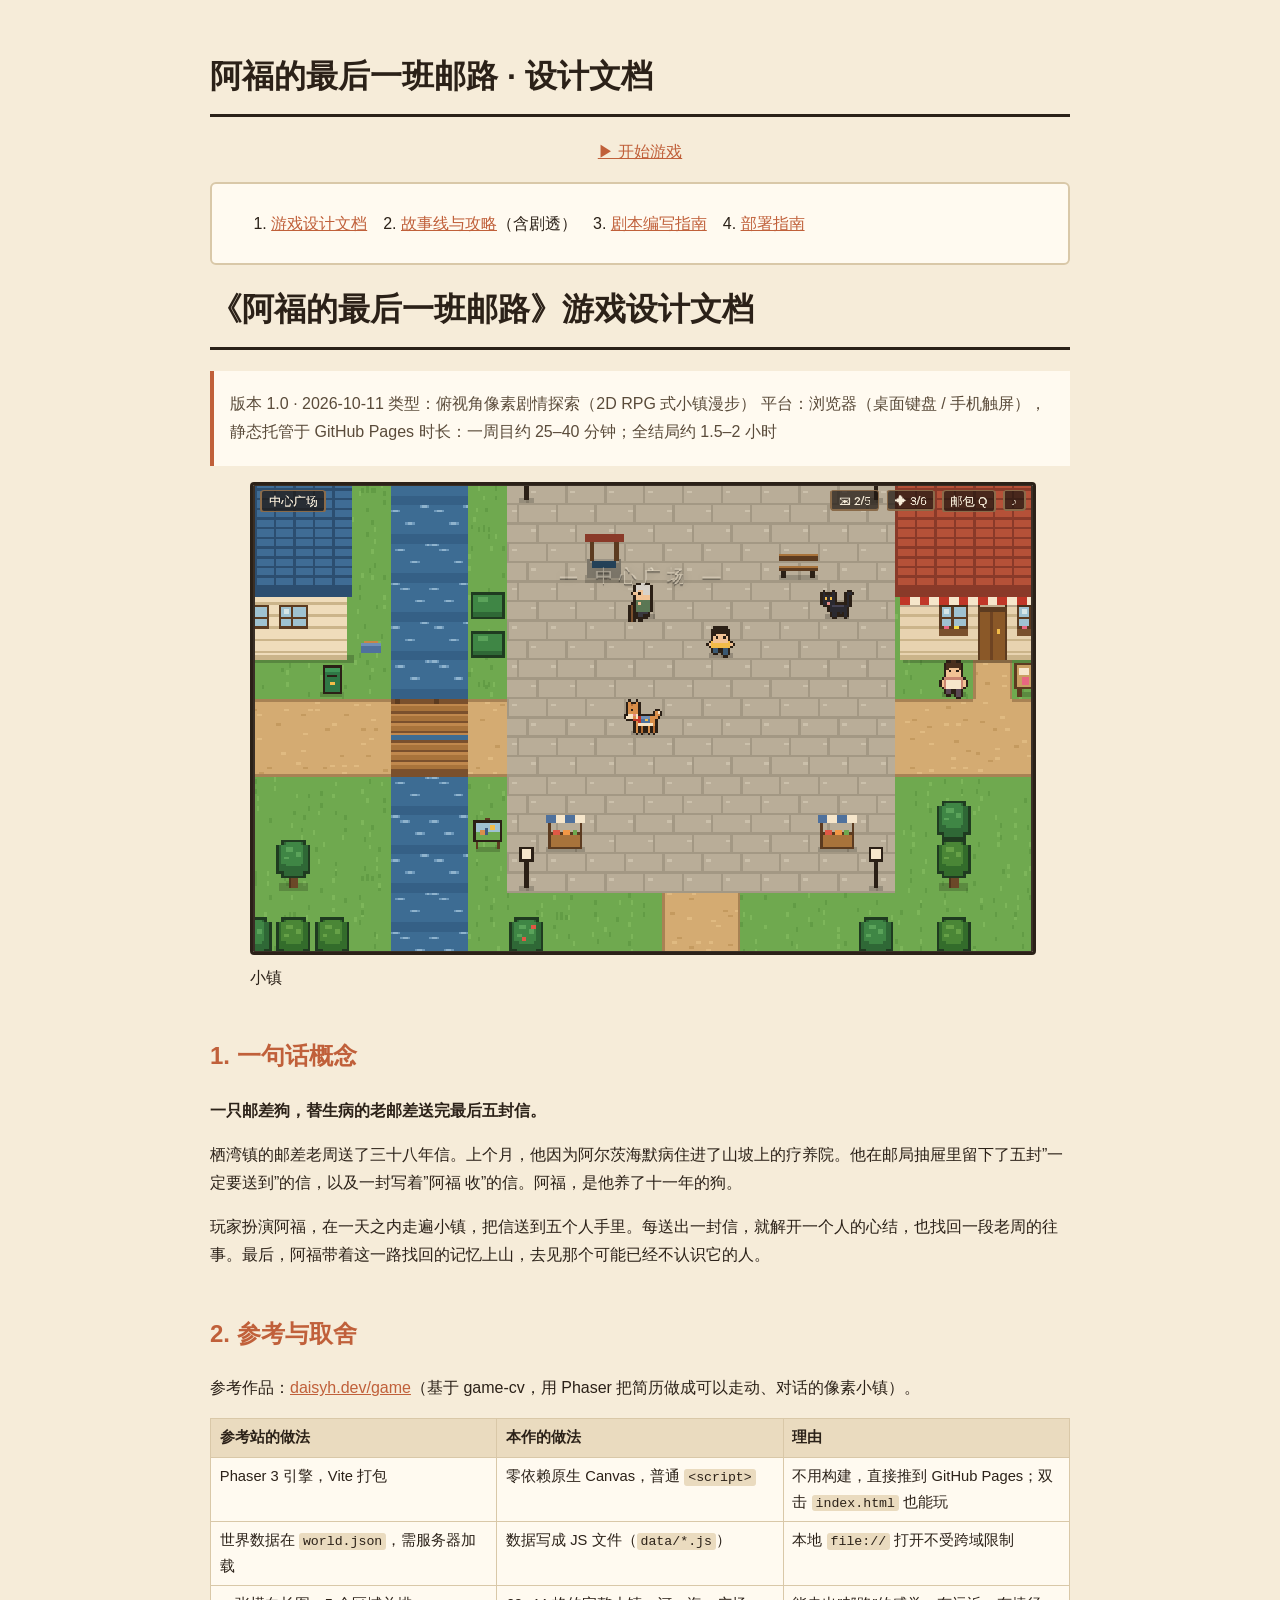
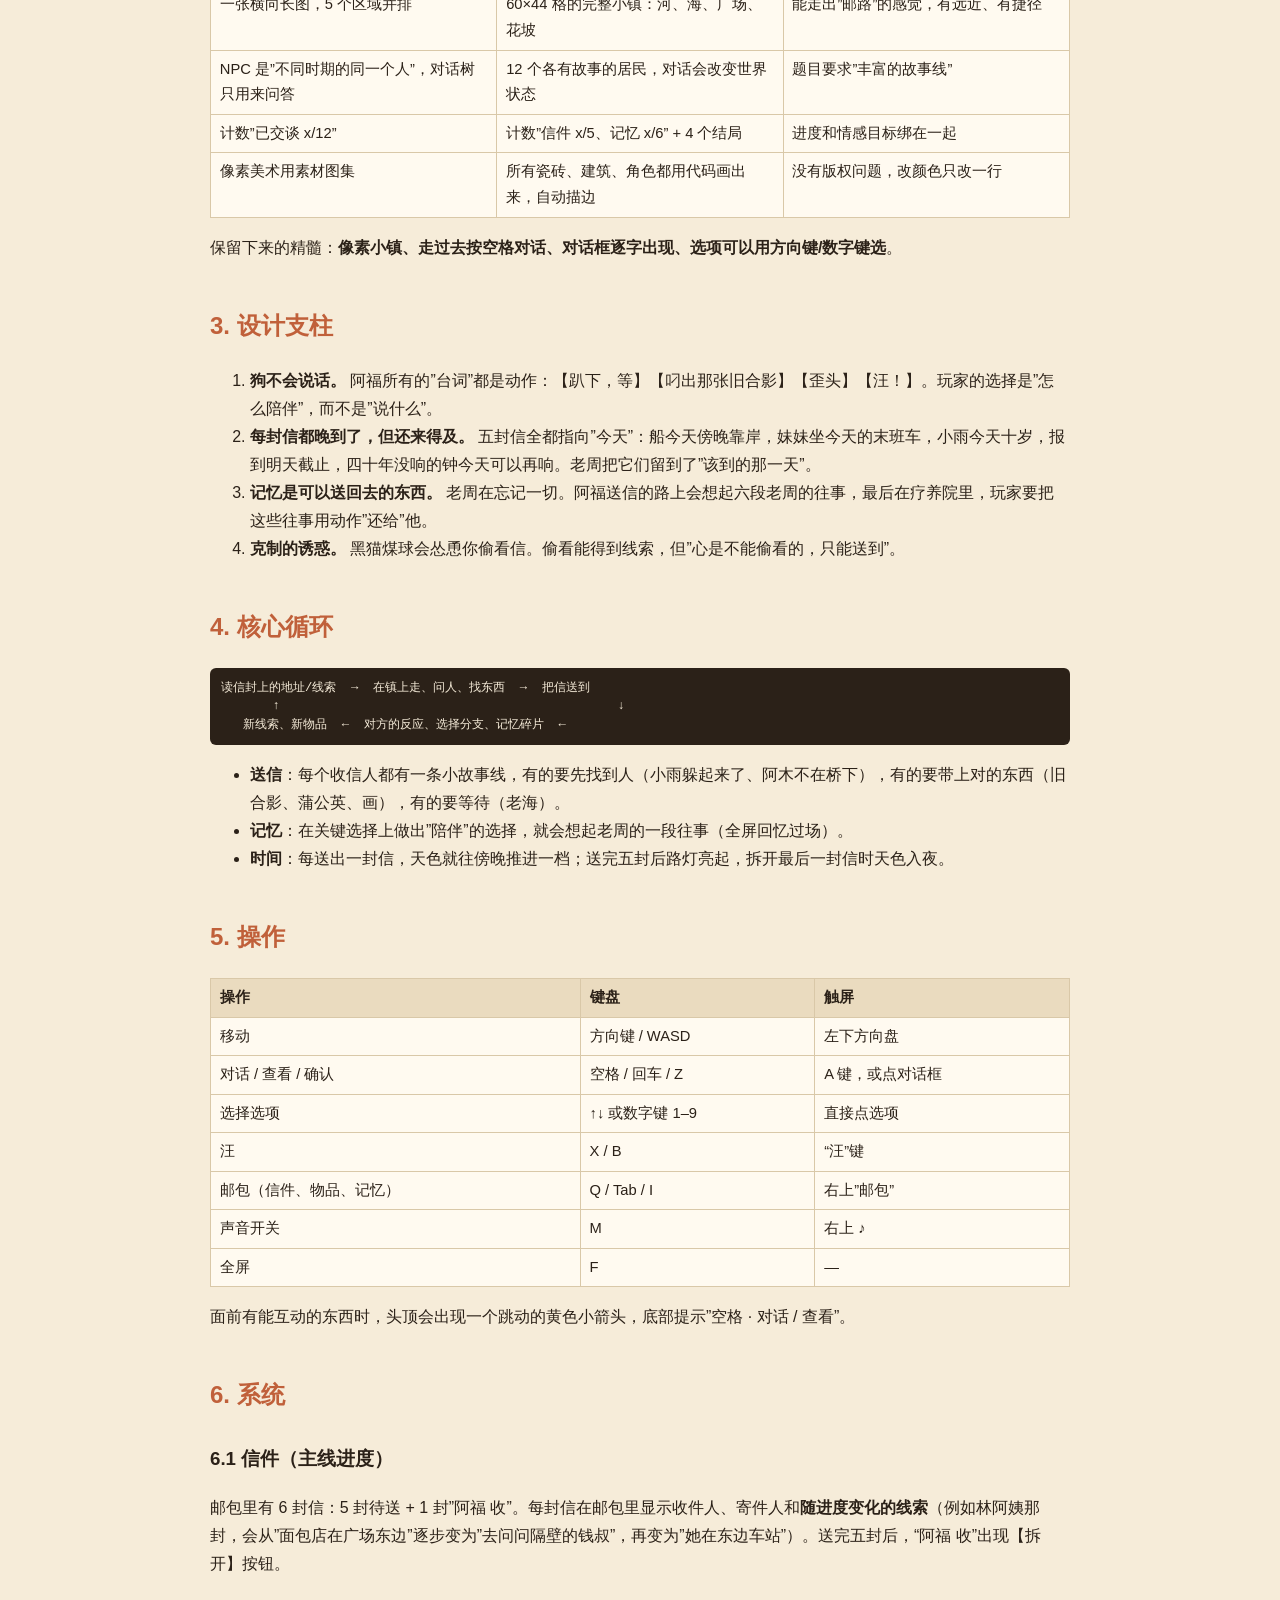
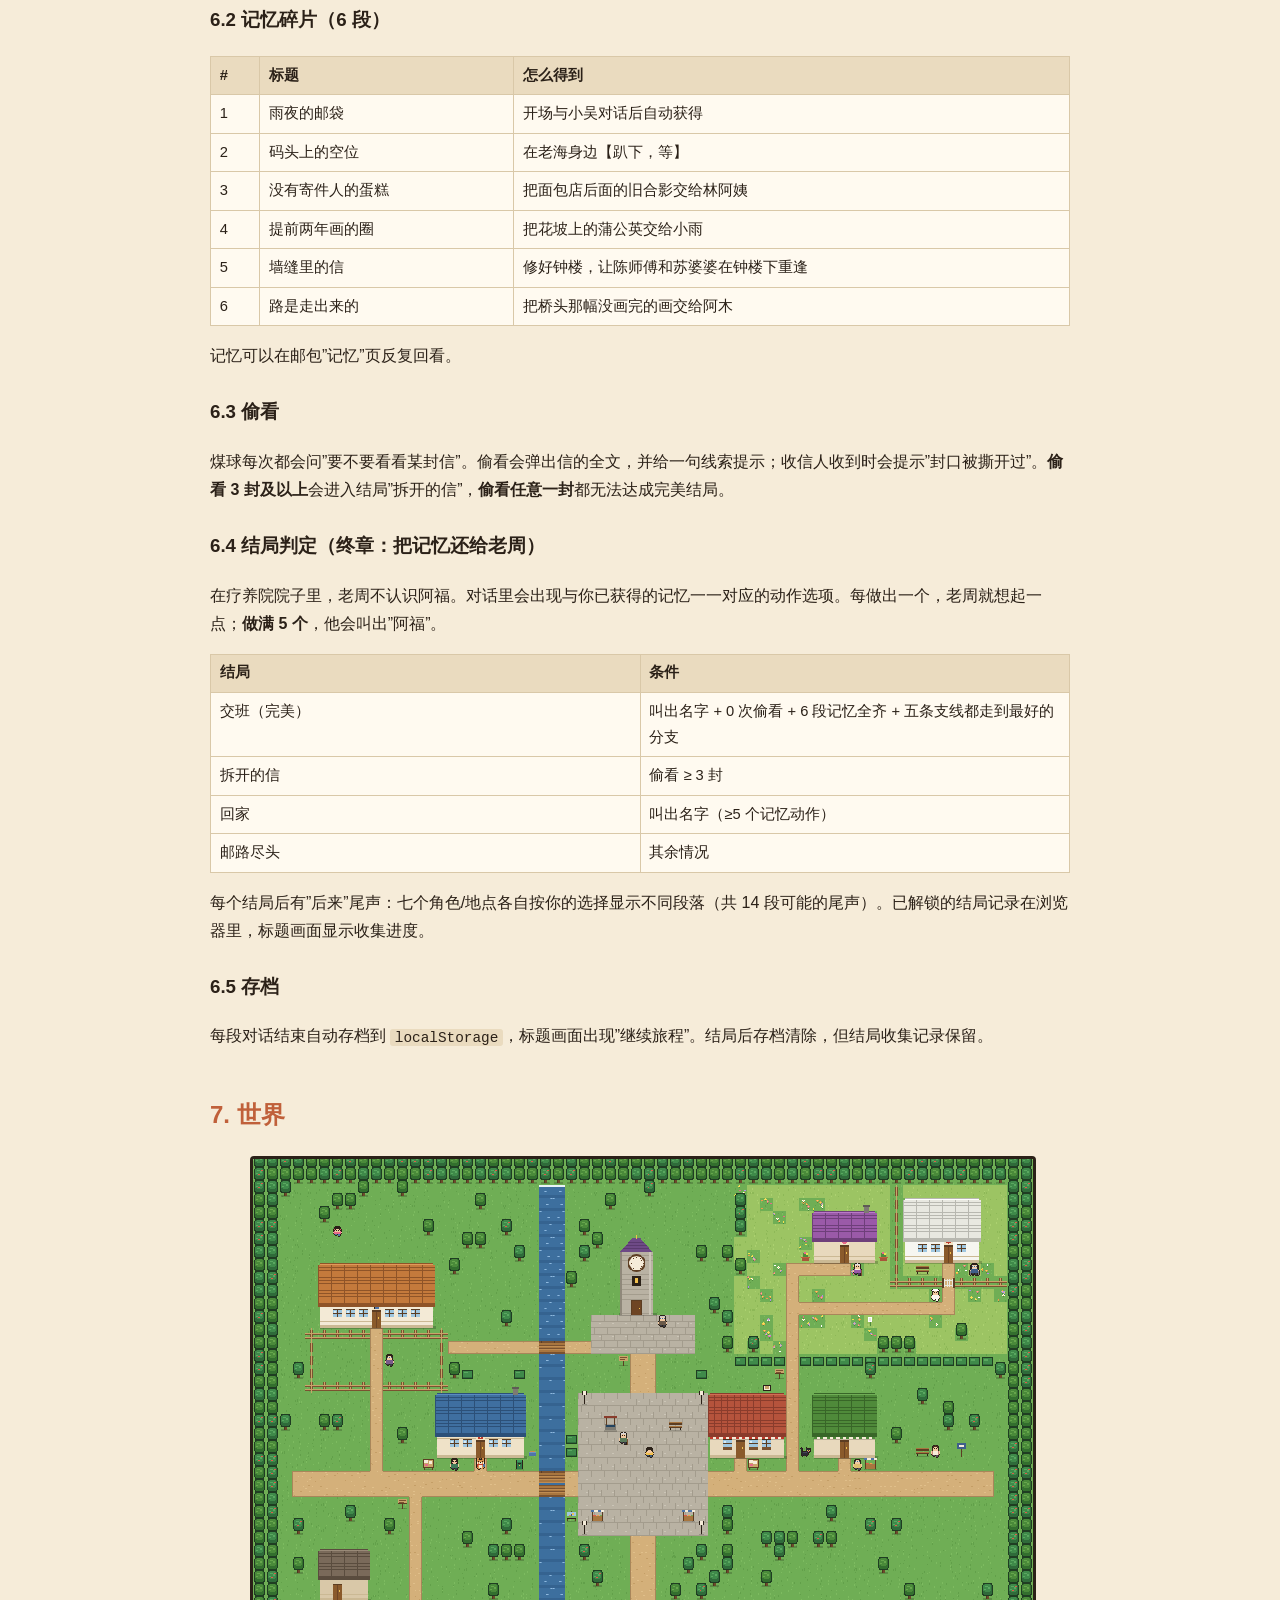
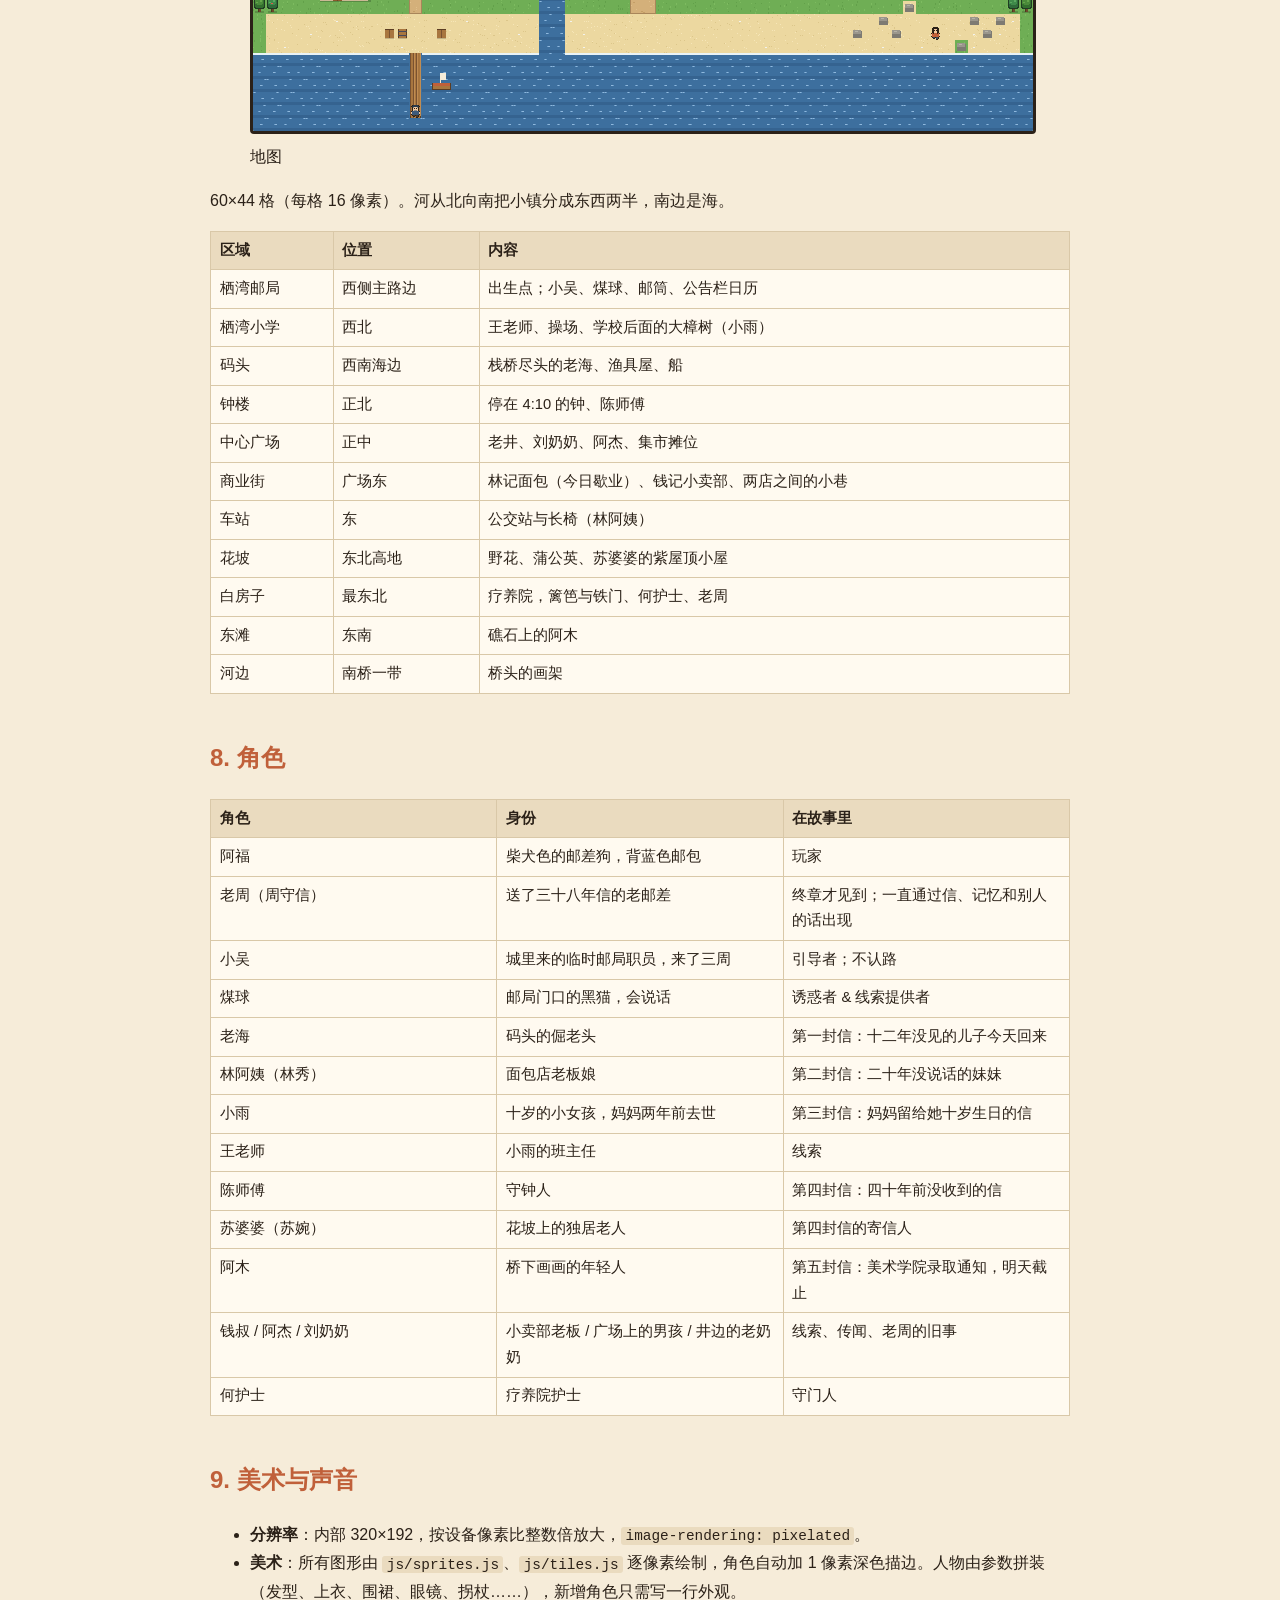
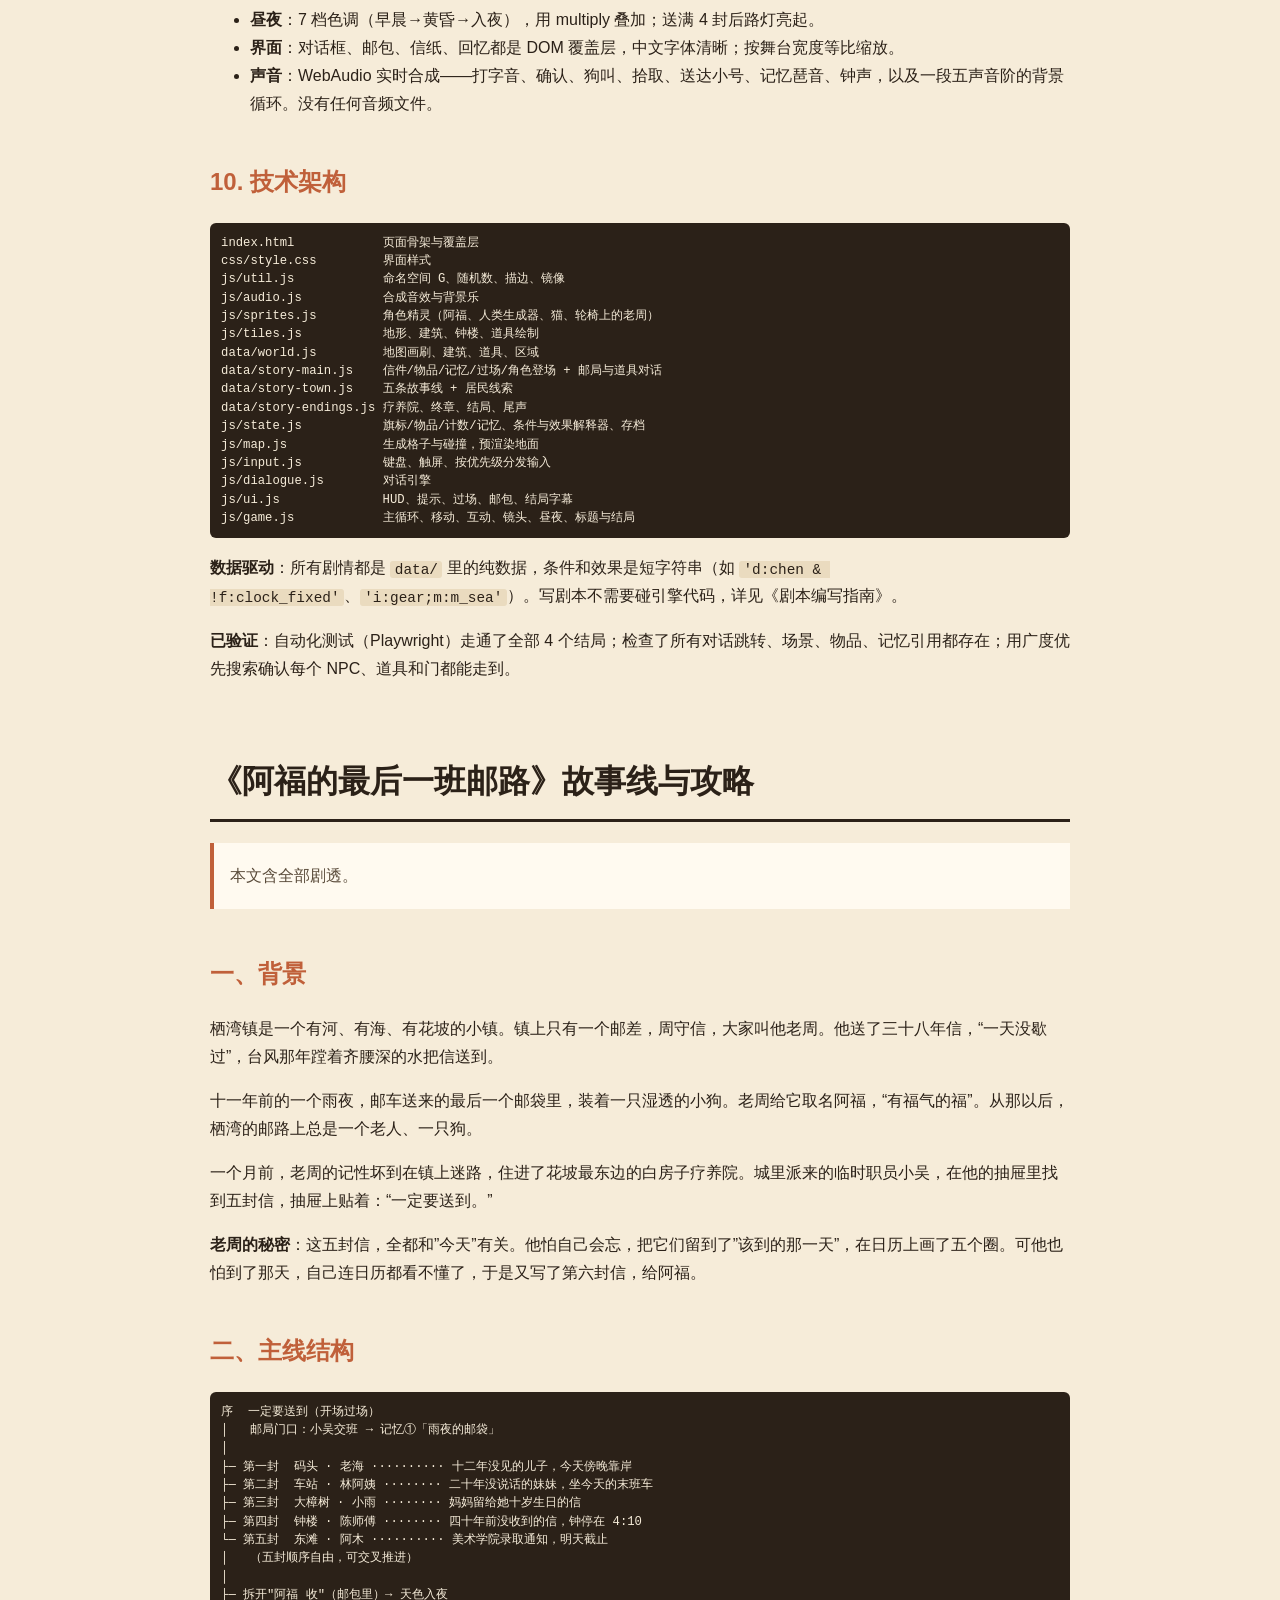
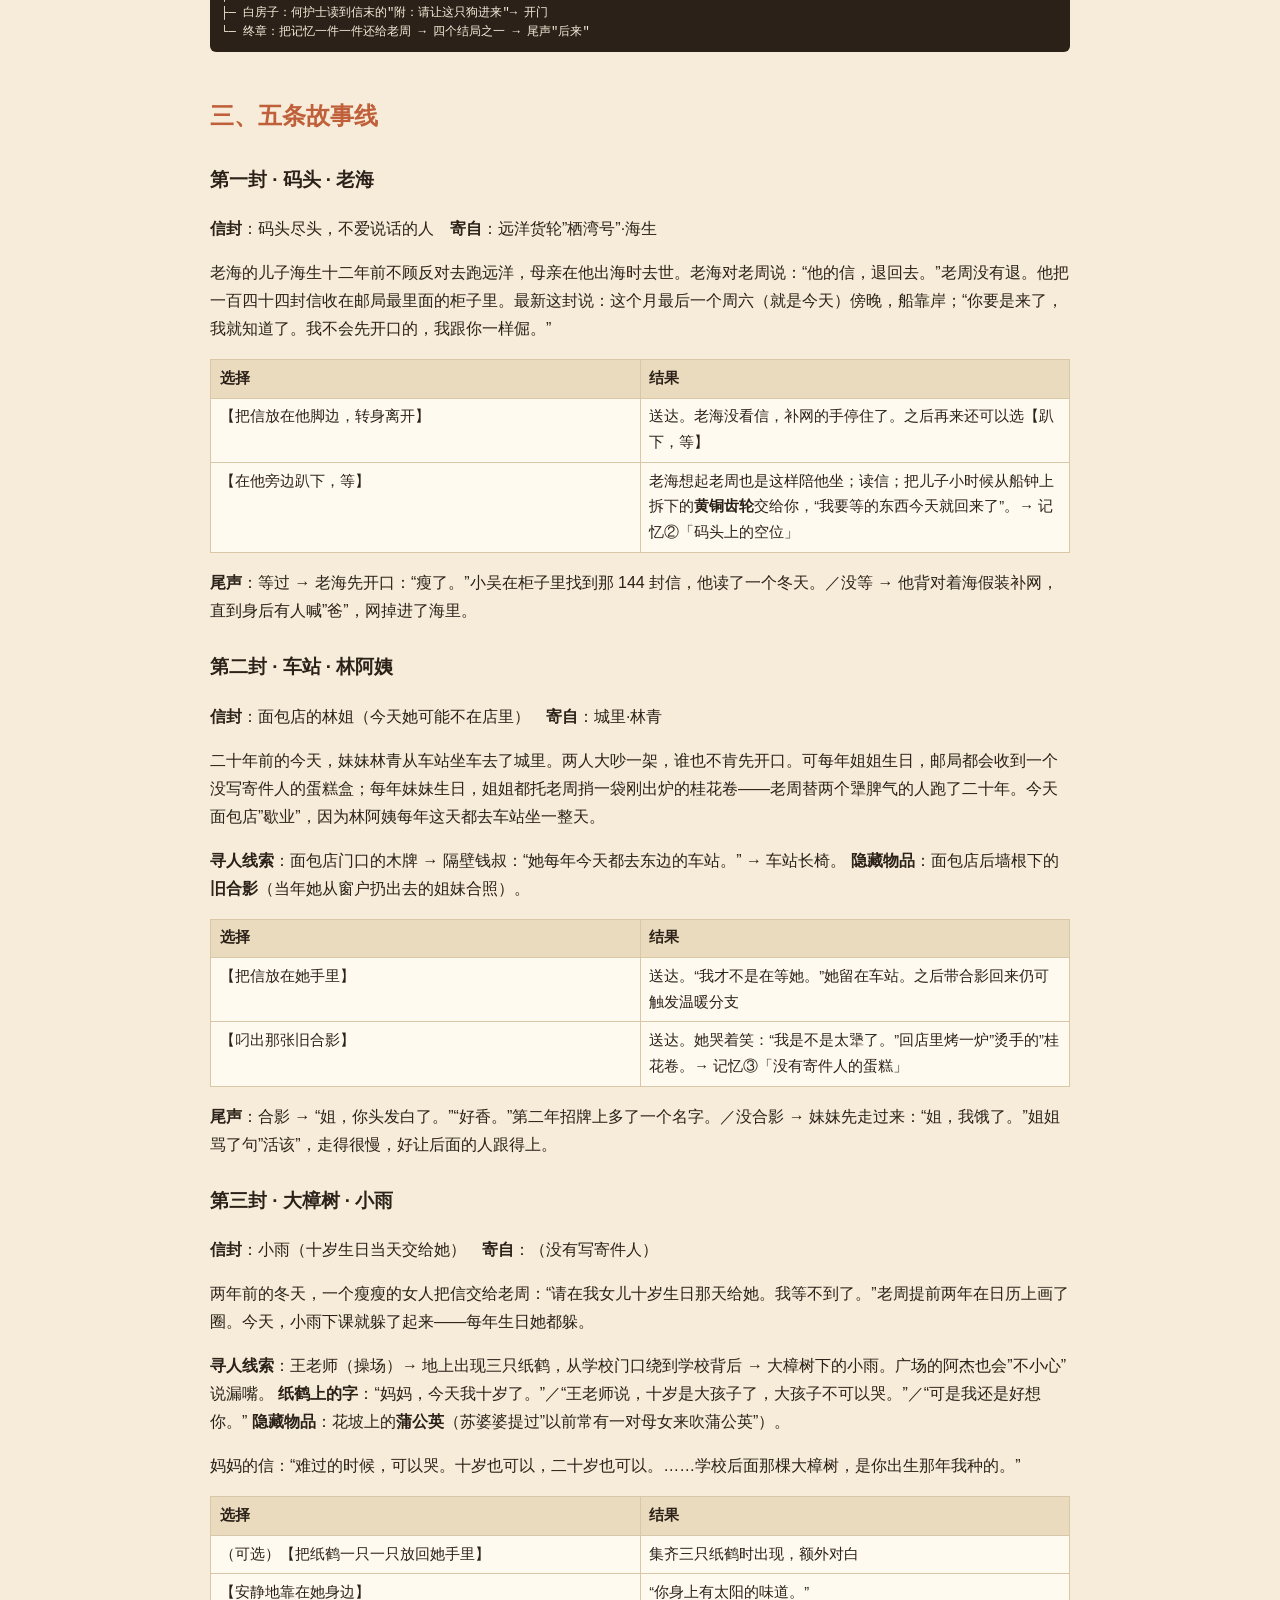
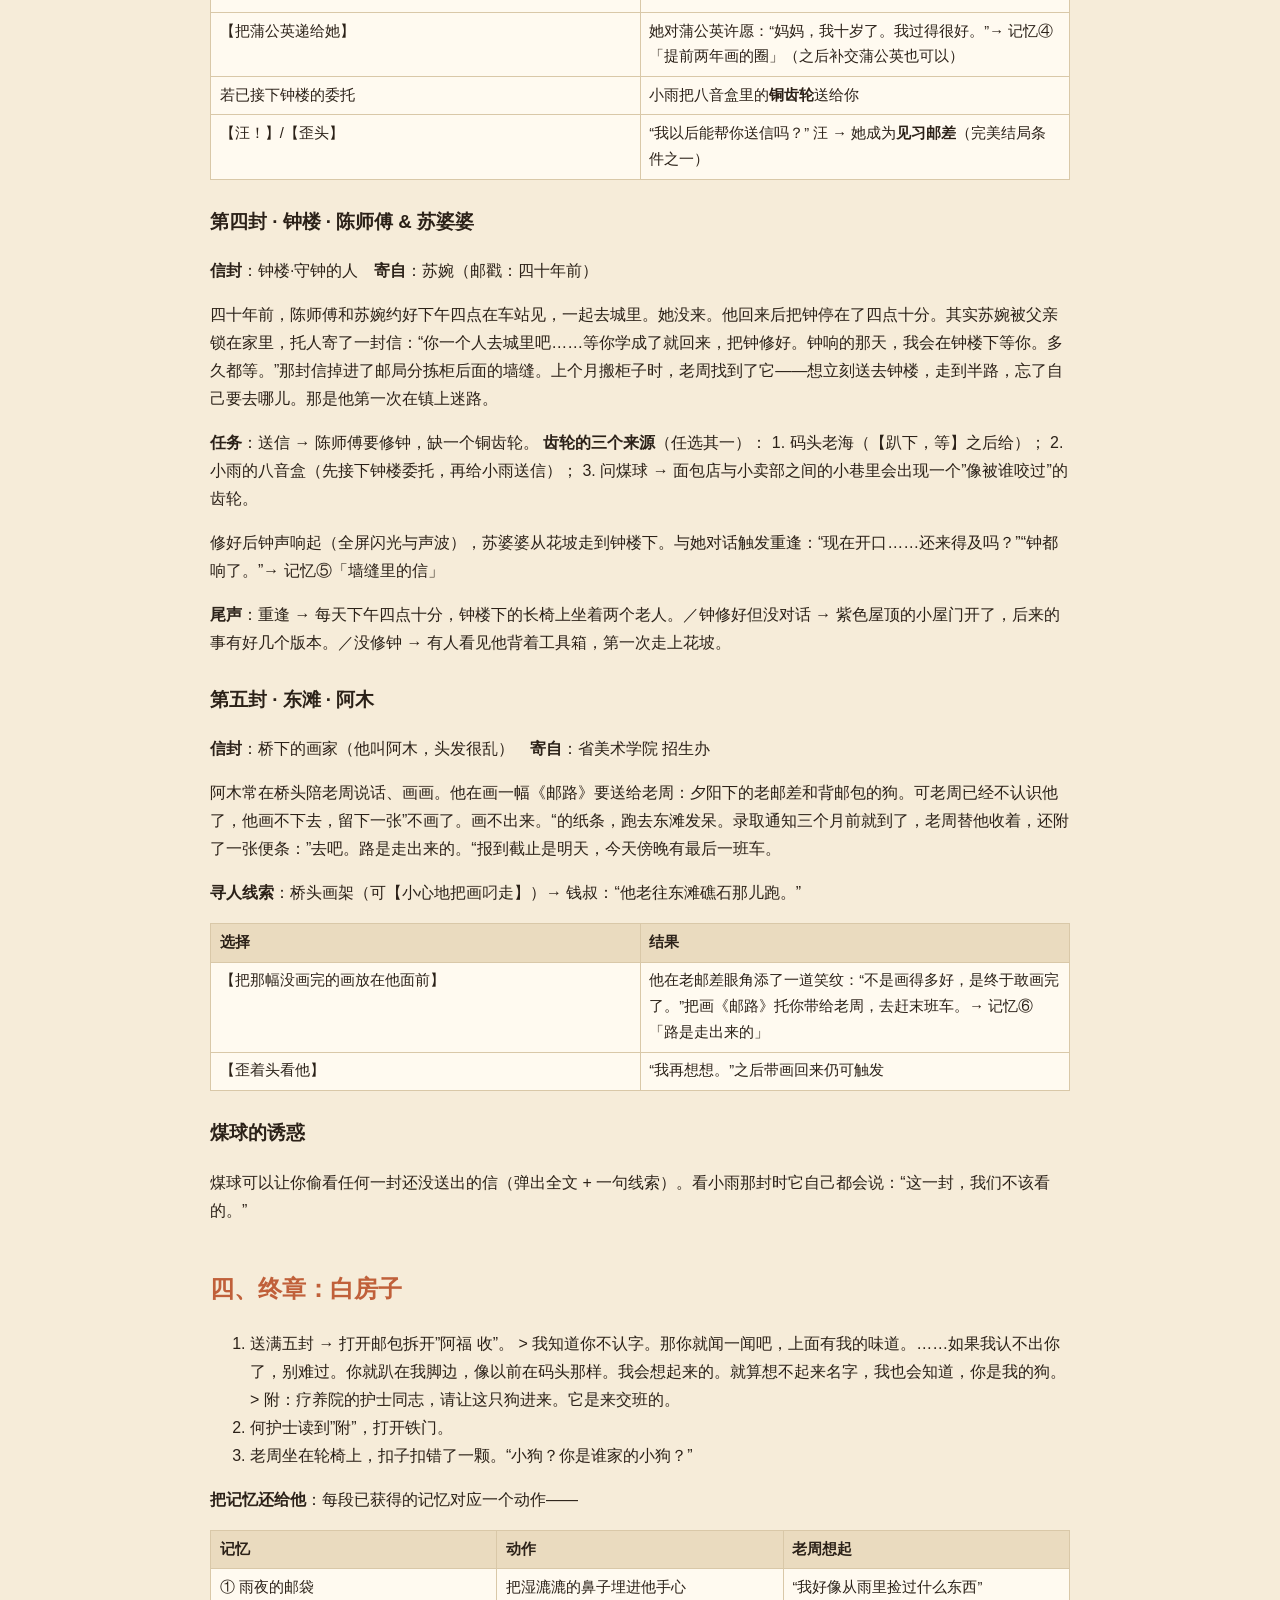
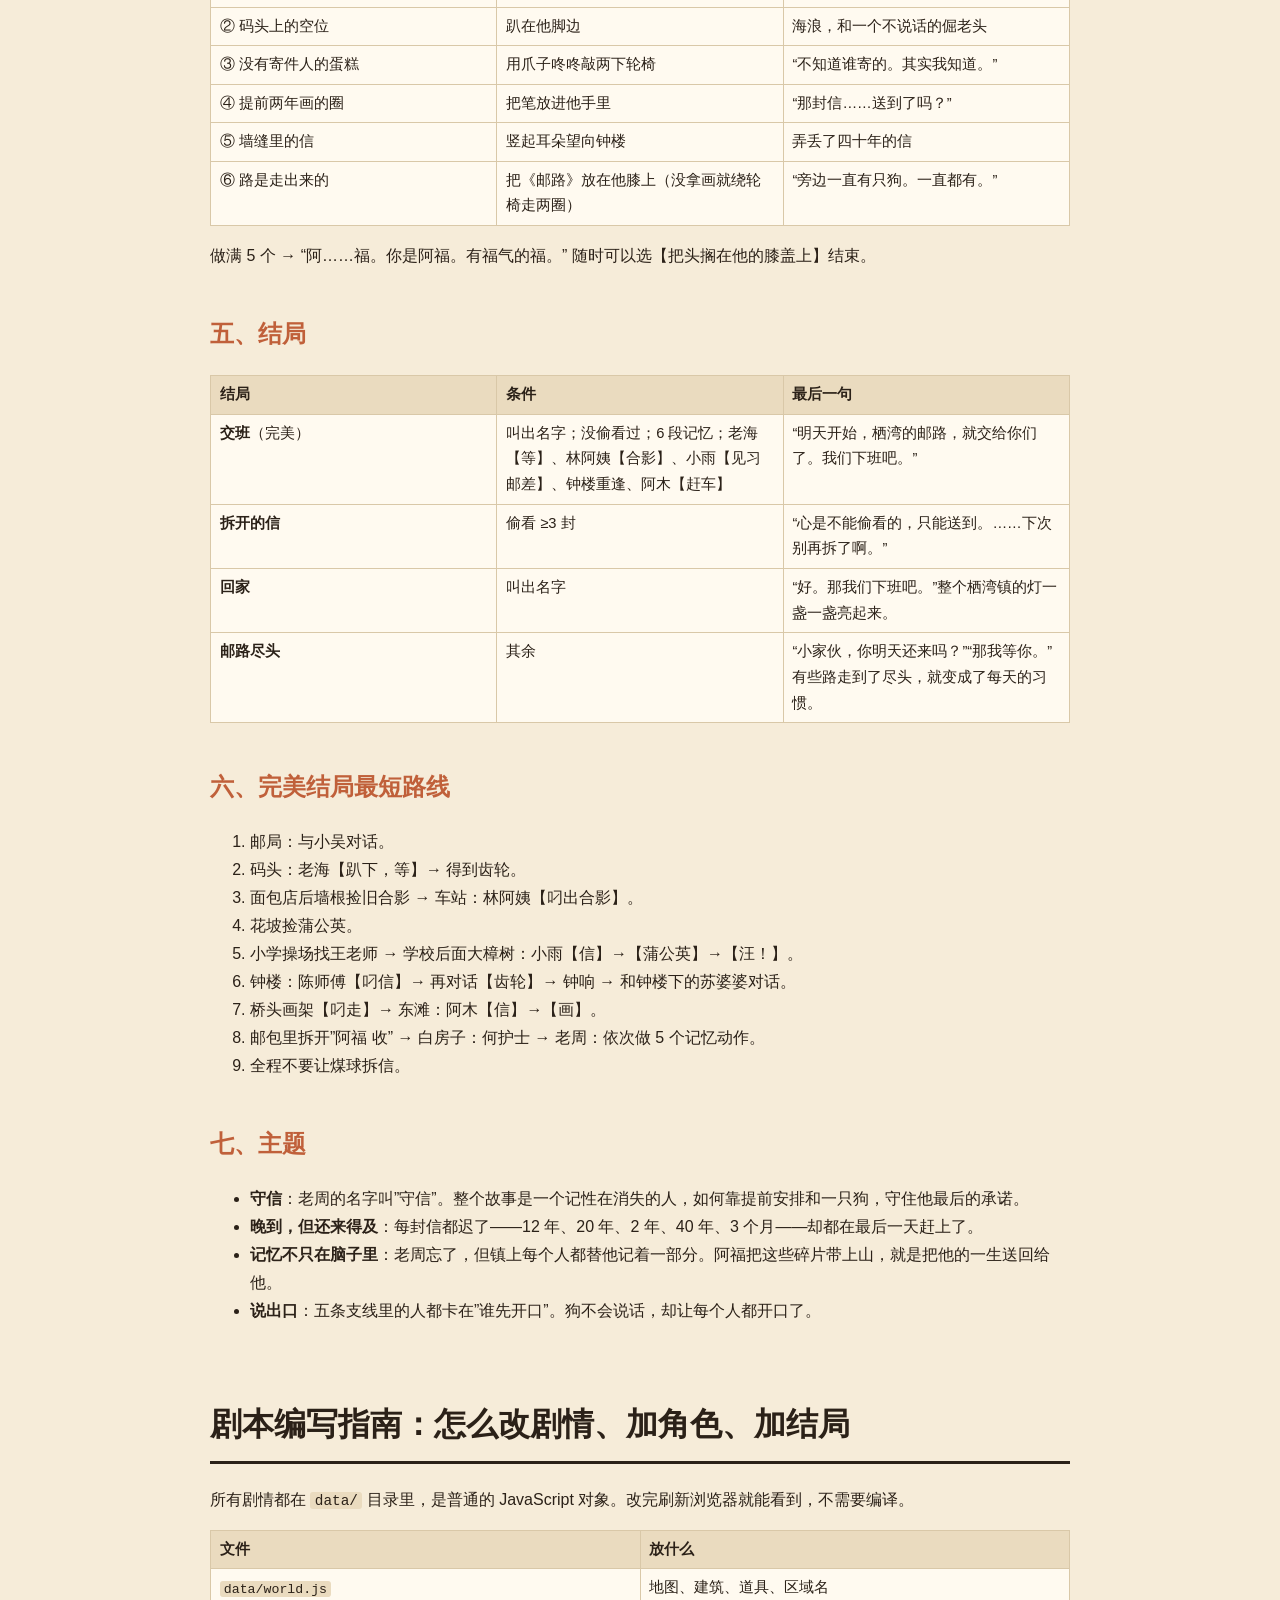
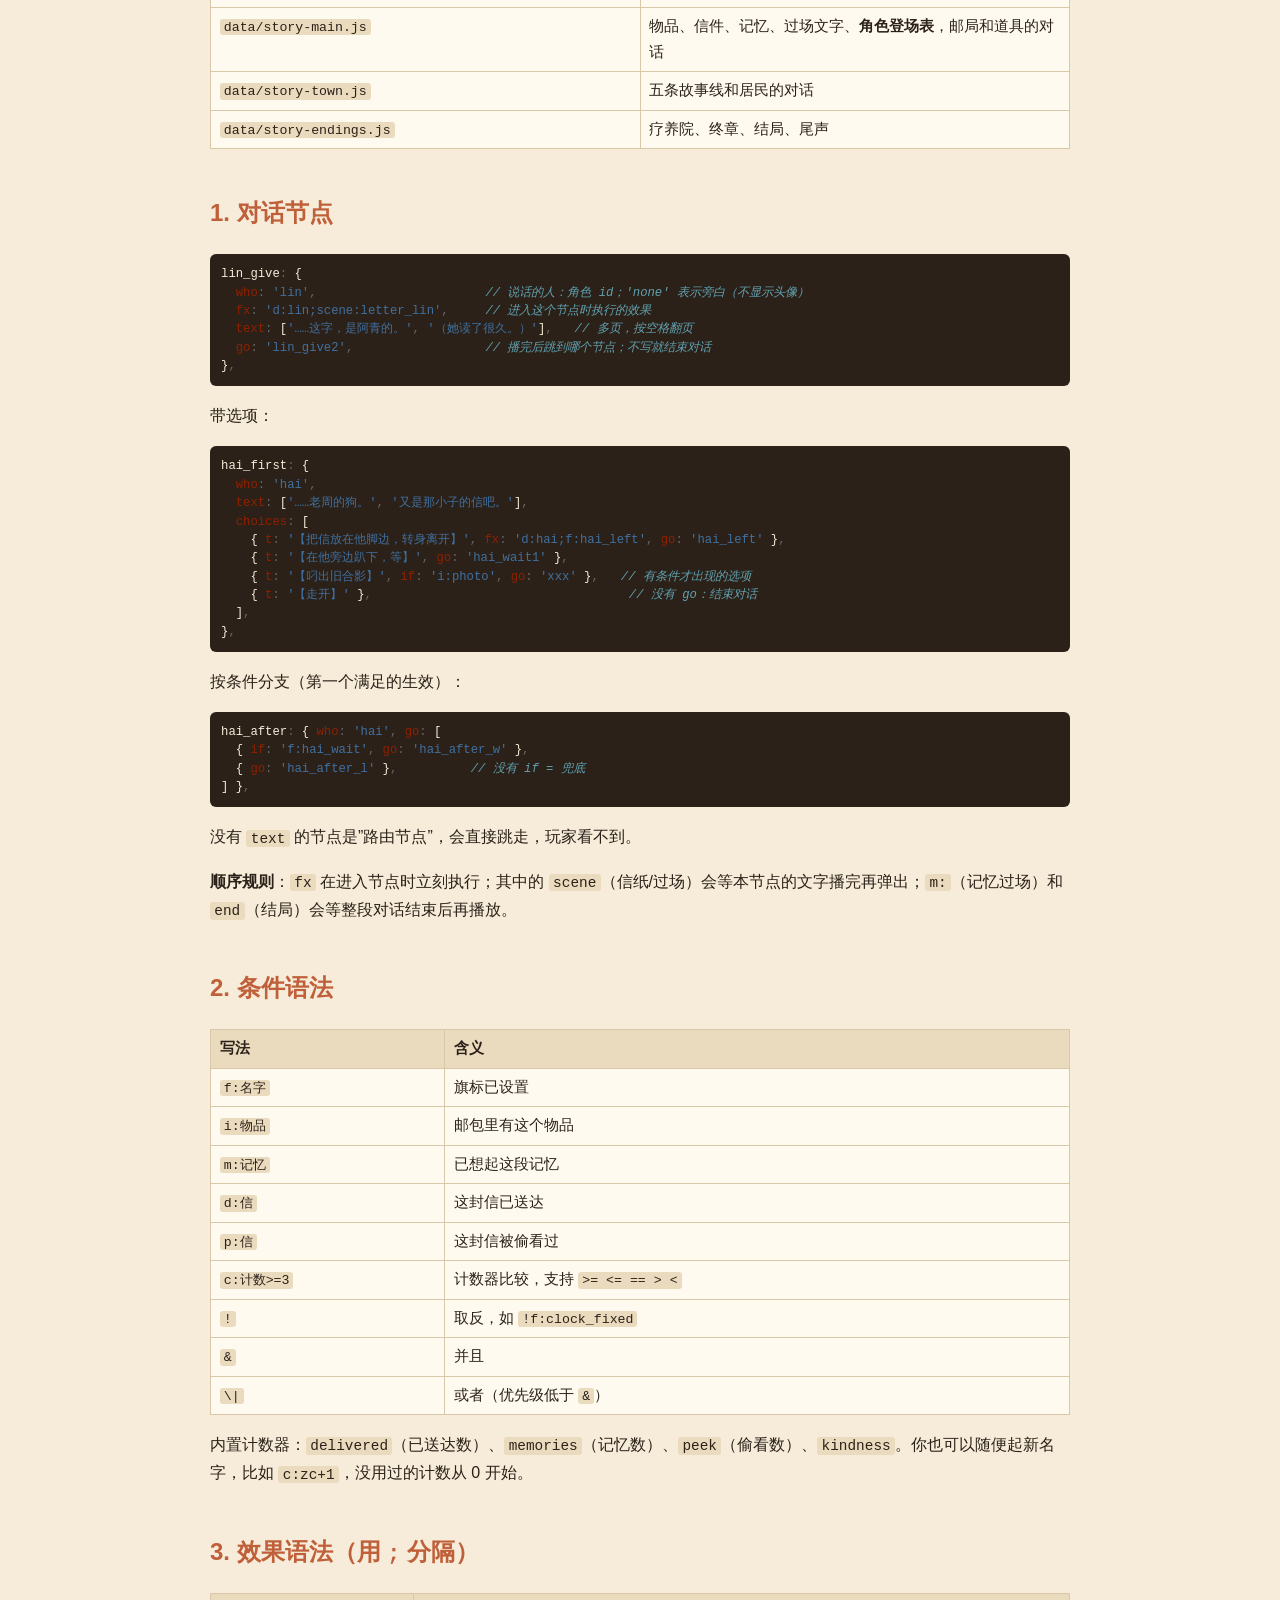
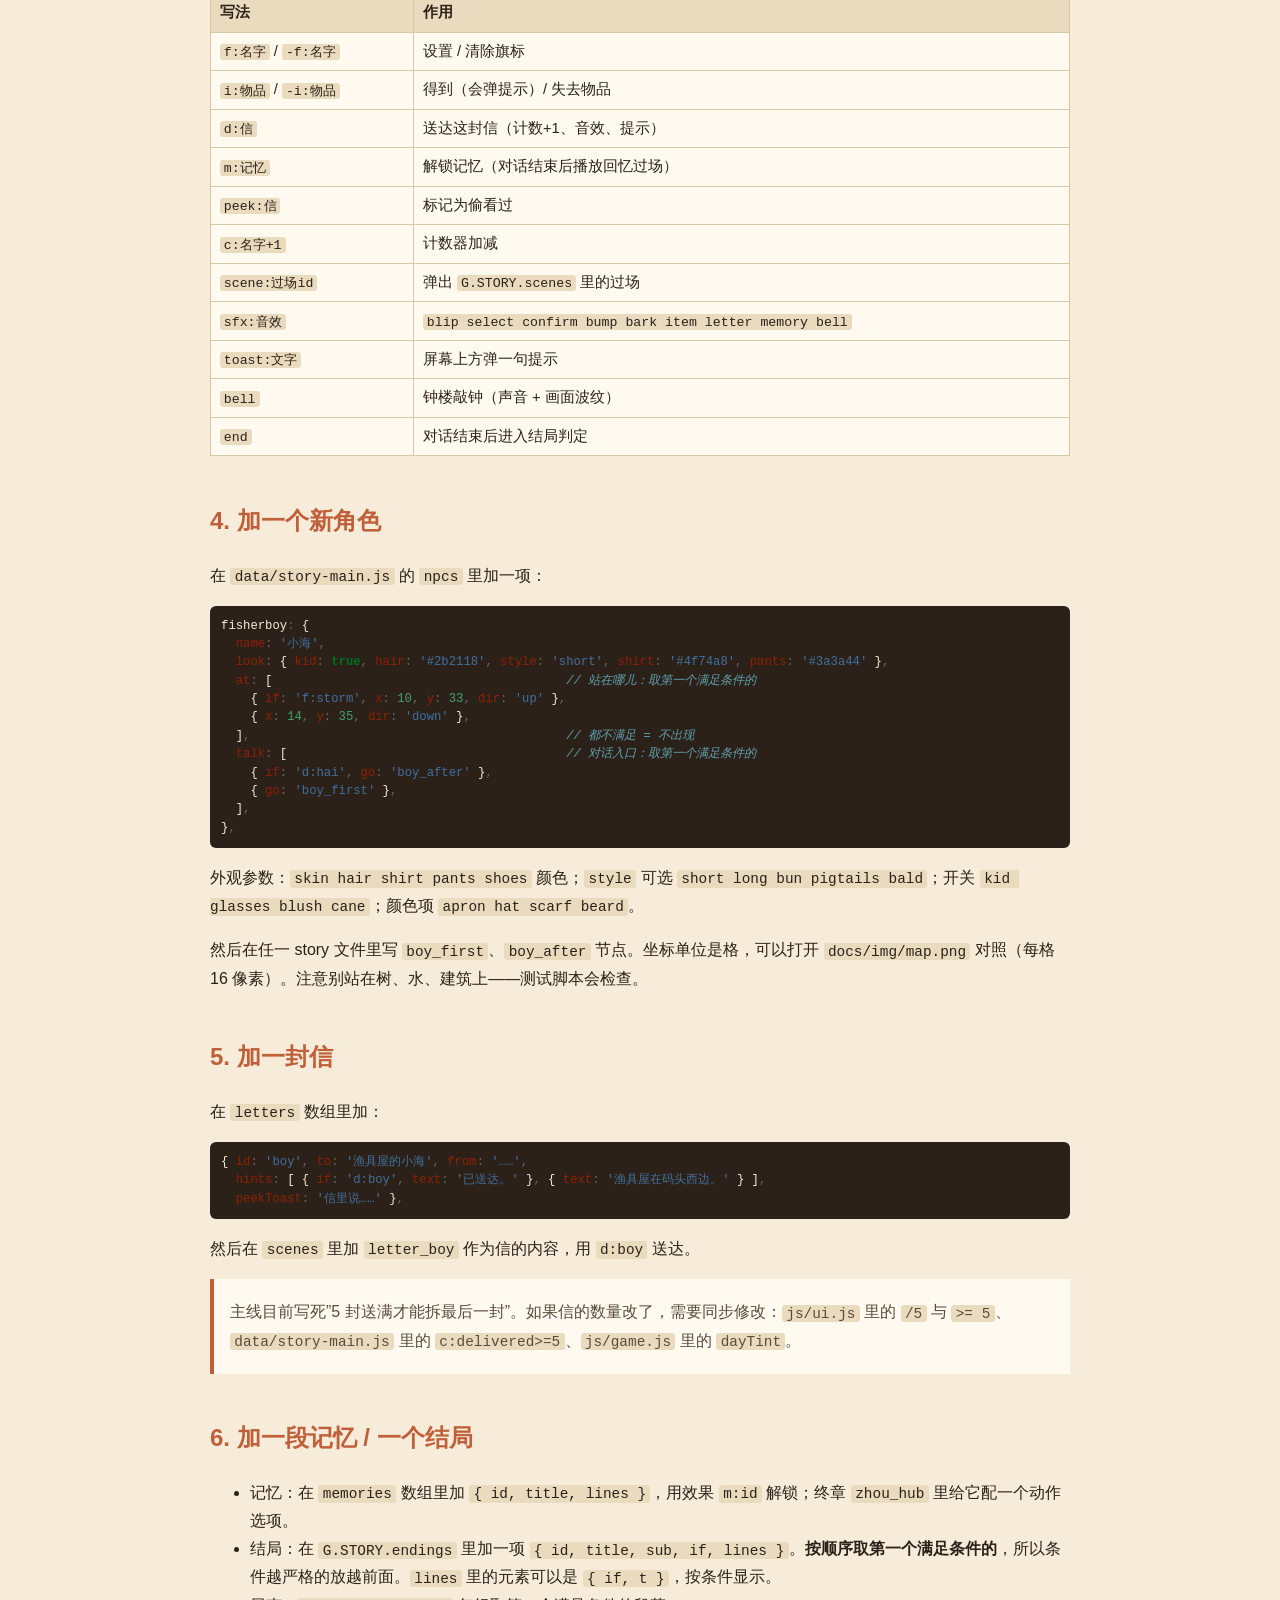
==== docs/index.html @ d3c2f581 "Initial Commit" ====
<!DOCTYPE html>
<html xmlns="http://www.w3.org/1999/xhtml" lang="zh-CN" xml:lang="zh-CN">
<head>
  <meta charset="utf-8" />
  <meta name="generator" content="pandoc" />
  <meta name="viewport" content="width=device-width, initial-scale=1.0, user-scalable=yes" />
  <title>阿福的最后一班邮路 · 设计文档</title>
  <style>
    code{white-space: pre-wrap;}
    span.smallcaps{font-variant: small-caps;}
    div.columns{display: flex; gap: min(4vw, 1.5em);}
    div.column{flex: auto; overflow-x: auto;}
    div.hanging-indent{margin-left: 1.5em; text-indent: -1.5em;}
    /* The extra [class] is a hack that increases specificity enough to
       override a similar rule in reveal.js */
    ul.task-list[class]{list-style: none;}
    ul.task-list li input[type="checkbox"] {
      font-size: inherit;
      width: 0.8em;
      margin: 0 0.8em 0.2em -1.6em;
      vertical-align: middle;
    }
    .display.math{display: block; text-align: center; margin: 0.5rem auto;}
    /* CSS for syntax highlighting */
    pre > code.sourceCode { white-space: pre; position: relative; }
    pre > code.sourceCode > span { line-height: 1.25; }
    pre > code.sourceCode > span:empty { height: 1.2em; }
    .sourceCode { overflow: visible; }
    code.sourceCode > span { color: inherit; text-decoration: inherit; }
    div.sourceCode { margin: 1em 0; }
    pre.sourceCode { margin: 0; }
    @media screen {
    div.sourceCode { overflow: auto; }
    }
    @media print {
    pre > code.sourceCode { white-space: pre-wrap; }
    pre > code.sourceCode > span { display: inline-block; text-indent: -5em; padding-left: 5em; }
    }
    pre.numberSource code
      { counter-reset: source-line 0; }
    pre.numberSource code > span
      { position: relative; left: -4em; counter-increment: source-line; }
    pre.numberSource code > span > a:first-child::before
      { content: counter(source-line);
        position: relative; left: -1em; text-align: right; vertical-align: baseline;
        border: none; display: inline-block;
        -webkit-touch-callout: none; -webkit-user-select: none;
        -khtml-user-select: none; -moz-user-select: none;
        -ms-user-select: none; user-select: none;
        padding: 0 4px; width: 4em;
        color: #aaaaaa;
      }
    pre.numberSource { margin-left: 3em; border-left: 1px solid #aaaaaa;  padding-left: 4px; }
    div.sourceCode
      {   }
    @media screen {
    pre > code.sourceCode > span > a:first-child::before { text-decoration: underline; }
    }
    code span.al { color: #ff0000; font-weight: bold; } /* Alert */
    code span.an { color: #60a0b0; font-weight: bold; font-style: italic; } /* Annotation */
    code span.at { color: #7d9029; } /* Attribute */
    code span.bn { color: #40a070; } /* BaseN */
    code span.bu { color: #008000; } /* BuiltIn */
    code span.cf { color: #007020; font-weight: bold; } /* ControlFlow */
    code span.ch { color: #4070a0; } /* Char */
    code span.cn { color: #880000; } /* Constant */
    code span.co { color: #60a0b0; font-style: italic; } /* Comment */
    code span.cv { color: #60a0b0; font-weight: bold; font-style: italic; } /* CommentVar */
    code span.do { color: #ba2121; font-style: italic; } /* Documentation */
    code span.dt { color: #902000; } /* DataType */
    code span.dv { color: #40a070; } /* DecVal */
    code span.er { color: #ff0000; font-weight: bold; } /* Error */
    code span.ex { } /* Extension */
    code span.fl { color: #40a070; } /* Float */
    code span.fu { color: #06287e; } /* Function */
    code span.im { color: #008000; font-weight: bold; } /* Import */
    code span.in { color: #60a0b0; font-weight: bold; font-style: italic; } /* Information */
    code span.kw { color: #007020; font-weight: bold; } /* Keyword */
    code span.op { color: #666666; } /* Operator */
    code span.ot { color: #007020; } /* Other */
    code span.pp { color: #bc7a00; } /* Preprocessor */
    code span.sc { color: #4070a0; } /* SpecialChar */
    code span.ss { color: #bb6688; } /* SpecialString */
    code span.st { color: #4070a0; } /* String */
    code span.va { color: #19177c; } /* Variable */
    code span.vs { color: #4070a0; } /* VerbatimString */
    code span.wa { color: #60a0b0; font-weight: bold; font-style: italic; } /* Warning */
  </style>
  <link rel="stylesheet" href="doc.css" />
</head>
<body>
<header id="title-block-header">
<h1 class="title">阿福的最后一班邮路 · 设计文档</h1>
</header>
<p style="text-align:center">
<a href="../">▶ 开始游戏</a>
</p>
<nav class="toc">
<ol type="1">
<li><a href="#阿福的最后一班邮路游戏设计文档">游戏设计文档</a>　2. <a
href="#阿福的最后一班邮路故事线与攻略">故事线与攻略</a>（含剧透）　3. <a
href="#剧本编写指南怎么改剧情加角色加结局">剧本编写指南</a>　4. <a
href="#部署指南发布到-github-pages">部署指南</a></li>
</ol>
</nav>
<h1
id="阿福的最后一班邮路游戏设计文档">《阿福的最后一班邮路》游戏设计文档</h1>
<blockquote>
<p>版本 1.0 · 2026-10-11 类型：俯视角像素剧情探索（2D RPG 式小镇漫步）
平台：浏览器（桌面键盘 / 手机触屏），静态托管于 GitHub Pages
时长：一周目约 25–40 分钟；全结局约 1.5–2 小时</p>
</blockquote>
<figure>
<img src="img/town.png" alt="小镇" />
<figcaption aria-hidden="true">小镇</figcaption>
</figure>
<h2 id="一句话概念">1. 一句话概念</h2>
<p><strong>一只邮差狗，替生病的老邮差送完最后五封信。</strong></p>
<p>栖湾镇的邮差老周送了三十八年信。上个月，他因为阿尔茨海默病住进了山坡上的疗养院。他在邮局抽屉里留下了五封”一定要送到”的信，以及一封写着”阿福
收”的信。阿福，是他养了十一年的狗。</p>
<p>玩家扮演阿福，在一天之内走遍小镇，把信送到五个人手里。每送出一封信，就解开一个人的心结，也找回一段老周的往事。最后，阿福带着这一路找回的记忆上山，去见那个可能已经不认识它的人。</p>
<h2 id="参考与取舍">2. 参考与取舍</h2>
<p>参考作品：<a href="https://daisyh.dev/game">daisyh.dev/game</a>（基于
game-cv，用 Phaser 把简历做成可以走动、对话的像素小镇）。</p>
<table>
<colgroup>
<col style="width: 33%" />
<col style="width: 33%" />
<col style="width: 33%" />
</colgroup>
<thead>
<tr class="header">
<th>参考站的做法</th>
<th>本作的做法</th>
<th>理由</th>
</tr>
</thead>
<tbody>
<tr class="odd">
<td>Phaser 3 引擎，Vite 打包</td>
<td>零依赖原生 Canvas，普通 <code>&lt;script&gt;</code></td>
<td>不用构建，直接推到 GitHub Pages；双击 <code>index.html</code>
也能玩</td>
</tr>
<tr class="even">
<td>世界数据在 <code>world.json</code>，需服务器加载</td>
<td>数据写成 JS 文件（<code>data/*.js</code>）</td>
<td>本地 <code>file://</code> 打开不受跨域限制</td>
</tr>
<tr class="odd">
<td>一张横向长图，5 个区域并排</td>
<td>60×44 格的完整小镇：河、海、广场、花坡</td>
<td>能走出”邮路”的感觉，有远近、有捷径</td>
</tr>
<tr class="even">
<td>NPC 是”不同时期的同一个人”，对话树只用来问答</td>
<td>12 个各有故事的居民，对话会改变世界状态</td>
<td>题目要求”丰富的故事线”</td>
</tr>
<tr class="odd">
<td>计数”已交谈 x/12”</td>
<td>计数”信件 x/5、记忆 x/6” + 4 个结局</td>
<td>进度和情感目标绑在一起</td>
</tr>
<tr class="even">
<td>像素美术用素材图集</td>
<td>所有瓷砖、建筑、角色都用代码画出来，自动描边</td>
<td>没有版权问题，改颜色只改一行</td>
</tr>
</tbody>
</table>
<p>保留下来的精髓：<strong>像素小镇、走过去按空格对话、对话框逐字出现、选项可以用方向键/数字键选</strong>。</p>
<h2 id="设计支柱">3. 设计支柱</h2>
<ol type="1">
<li><strong>狗不会说话。</strong>
阿福所有的”台词”都是动作：【趴下，等】【叼出那张旧合影】【歪头】【汪！】。玩家的选择是”怎么陪伴”，而不是”说什么”。</li>
<li><strong>每封信都晚到了，但还来得及。</strong>
五封信全都指向”今天”：船今天傍晚靠岸，妹妹坐今天的末班车，小雨今天十岁，报到明天截止，四十年没响的钟今天可以再响。老周把它们留到了”该到的那一天”。</li>
<li><strong>记忆是可以送回去的东西。</strong>
老周在忘记一切。阿福送信的路上会想起六段老周的往事，最后在疗养院里，玩家要把这些往事用动作”还给”他。</li>
<li><strong>克制的诱惑。</strong>
黑猫煤球会怂恿你偷看信。偷看能得到线索，但”心是不能偷看的，只能送到”。</li>
</ol>
<h2 id="核心循环">4. 核心循环</h2>
<pre><code>读信封上的地址/线索  →  在镇上走、问人、找东西  →  把信送到
       ↑                                              ↓
   新线索、新物品  ←  对方的反应、选择分支、记忆碎片  ←</code></pre>
<ul>
<li><strong>送信</strong>：每个收信人都有一条小故事线，有的要先找到人（小雨躲起来了、阿木不在桥下），有的要带上对的东西（旧合影、蒲公英、画），有的要等待（老海）。</li>
<li><strong>记忆</strong>：在关键选择上做出”陪伴”的选择，就会想起老周的一段往事（全屏回忆过场）。</li>
<li><strong>时间</strong>：每送出一封信，天色就往傍晚推进一档；送完五封后路灯亮起，拆开最后一封信时天色入夜。</li>
</ul>
<h2 id="操作">5. 操作</h2>
<table>
<thead>
<tr class="header">
<th>操作</th>
<th>键盘</th>
<th>触屏</th>
</tr>
</thead>
<tbody>
<tr class="odd">
<td>移动</td>
<td>方向键 / WASD</td>
<td>左下方向盘</td>
</tr>
<tr class="even">
<td>对话 / 查看 / 确认</td>
<td>空格 / 回车 / Z</td>
<td>A 键，或点对话框</td>
</tr>
<tr class="odd">
<td>选择选项</td>
<td>↑↓ 或数字键 1–9</td>
<td>直接点选项</td>
</tr>
<tr class="even">
<td>汪</td>
<td>X / B</td>
<td>“汪”键</td>
</tr>
<tr class="odd">
<td>邮包（信件、物品、记忆）</td>
<td>Q / Tab / I</td>
<td>右上”邮包”</td>
</tr>
<tr class="even">
<td>声音开关</td>
<td>M</td>
<td>右上 ♪</td>
</tr>
<tr class="odd">
<td>全屏</td>
<td>F</td>
<td>—</td>
</tr>
</tbody>
</table>
<p>面前有能互动的东西时，头顶会出现一个跳动的黄色小箭头，底部提示”空格 ·
对话 / 查看”。</p>
<h2 id="系统">6. 系统</h2>
<h3 id="信件主线进度">6.1 信件（主线进度）</h3>
<p>邮包里有 6 封信：5 封待送 + 1 封”阿福
收”。每封信在邮包里显示收件人、寄件人和<strong>随进度变化的线索</strong>（例如林阿姨那封，会从”面包店在广场东边”逐步变为”去问问隔壁的钱叔”，再变为”她在东边车站”）。送完五封后，“阿福
收”出现【拆开】按钮。</p>
<h3 id="记忆碎片6-段">6.2 记忆碎片（6 段）</h3>
<table>
<thead>
<tr class="header">
<th>#</th>
<th>标题</th>
<th>怎么得到</th>
</tr>
</thead>
<tbody>
<tr class="odd">
<td>1</td>
<td>雨夜的邮袋</td>
<td>开场与小吴对话后自动获得</td>
</tr>
<tr class="even">
<td>2</td>
<td>码头上的空位</td>
<td>在老海身边【趴下，等】</td>
</tr>
<tr class="odd">
<td>3</td>
<td>没有寄件人的蛋糕</td>
<td>把面包店后面的旧合影交给林阿姨</td>
</tr>
<tr class="even">
<td>4</td>
<td>提前两年画的圈</td>
<td>把花坡上的蒲公英交给小雨</td>
</tr>
<tr class="odd">
<td>5</td>
<td>墙缝里的信</td>
<td>修好钟楼，让陈师傅和苏婆婆在钟楼下重逢</td>
</tr>
<tr class="even">
<td>6</td>
<td>路是走出来的</td>
<td>把桥头那幅没画完的画交给阿木</td>
</tr>
</tbody>
</table>
<p>记忆可以在邮包”记忆”页反复回看。</p>
<h3 id="偷看">6.3 偷看</h3>
<p>煤球每次都会问”要不要看看某封信”。偷看会弹出信的全文，并给一句线索提示；收信人收到时会提示”封口被撕开过”。<strong>偷看
3
封及以上</strong>会进入结局”拆开的信”，<strong>偷看任意一封</strong>都无法达成完美结局。</p>
<h3 id="结局判定终章把记忆还给老周">6.4
结局判定（终章：把记忆还给老周）</h3>
<p>在疗养院院子里，老周不认识阿福。对话里会出现与你已获得的记忆一一对应的动作选项。每做出一个，老周就想起一点；<strong>做满
5 个</strong>，他会叫出”阿福”。</p>
<table>
<colgroup>
<col style="width: 50%" />
<col style="width: 50%" />
</colgroup>
<thead>
<tr class="header">
<th>结局</th>
<th>条件</th>
</tr>
</thead>
<tbody>
<tr class="odd">
<td>交班（完美）</td>
<td>叫出名字 + 0 次偷看 + 6 段记忆全齐 + 五条支线都走到最好的分支</td>
</tr>
<tr class="even">
<td>拆开的信</td>
<td>偷看 ≥ 3 封</td>
</tr>
<tr class="odd">
<td>回家</td>
<td>叫出名字（≥5 个记忆动作）</td>
</tr>
<tr class="even">
<td>邮路尽头</td>
<td>其余情况</td>
</tr>
</tbody>
</table>
<p>每个结局后有”后来”尾声：七个角色/地点各自按你的选择显示不同段落（共
14
段可能的尾声）。已解锁的结局记录在浏览器里，标题画面显示收集进度。</p>
<h3 id="存档">6.5 存档</h3>
<p>每段对话结束自动存档到
<code>localStorage</code>，标题画面出现”继续旅程”。结局后存档清除，但结局收集记录保留。</p>
<h2 id="世界">7. 世界</h2>
<figure>
<img src="img/map.png" alt="地图" />
<figcaption aria-hidden="true">地图</figcaption>
</figure>
<p>60×44 格（每格 16
像素）。河从北向南把小镇分成东西两半，南边是海。</p>
<table>
<thead>
<tr class="header">
<th>区域</th>
<th>位置</th>
<th>内容</th>
</tr>
</thead>
<tbody>
<tr class="odd">
<td>栖湾邮局</td>
<td>西侧主路边</td>
<td>出生点；小吴、煤球、邮筒、公告栏日历</td>
</tr>
<tr class="even">
<td>栖湾小学</td>
<td>西北</td>
<td>王老师、操场、学校后面的大樟树（小雨）</td>
</tr>
<tr class="odd">
<td>码头</td>
<td>西南海边</td>
<td>栈桥尽头的老海、渔具屋、船</td>
</tr>
<tr class="even">
<td>钟楼</td>
<td>正北</td>
<td>停在 4:10 的钟、陈师傅</td>
</tr>
<tr class="odd">
<td>中心广场</td>
<td>正中</td>
<td>老井、刘奶奶、阿杰、集市摊位</td>
</tr>
<tr class="even">
<td>商业街</td>
<td>广场东</td>
<td>林记面包（今日歇业）、钱记小卖部、两店之间的小巷</td>
</tr>
<tr class="odd">
<td>车站</td>
<td>东</td>
<td>公交站与长椅（林阿姨）</td>
</tr>
<tr class="even">
<td>花坡</td>
<td>东北高地</td>
<td>野花、蒲公英、苏婆婆的紫屋顶小屋</td>
</tr>
<tr class="odd">
<td>白房子</td>
<td>最东北</td>
<td>疗养院，篱笆与铁门、何护士、老周</td>
</tr>
<tr class="even">
<td>东滩</td>
<td>东南</td>
<td>礁石上的阿木</td>
</tr>
<tr class="odd">
<td>河边</td>
<td>南桥一带</td>
<td>桥头的画架</td>
</tr>
</tbody>
</table>
<h2 id="角色">8. 角色</h2>
<table>
<colgroup>
<col style="width: 33%" />
<col style="width: 33%" />
<col style="width: 33%" />
</colgroup>
<thead>
<tr class="header">
<th>角色</th>
<th>身份</th>
<th>在故事里</th>
</tr>
</thead>
<tbody>
<tr class="odd">
<td>阿福</td>
<td>柴犬色的邮差狗，背蓝色邮包</td>
<td>玩家</td>
</tr>
<tr class="even">
<td>老周（周守信）</td>
<td>送了三十八年信的老邮差</td>
<td>终章才见到；一直通过信、记忆和别人的话出现</td>
</tr>
<tr class="odd">
<td>小吴</td>
<td>城里来的临时邮局职员，来了三周</td>
<td>引导者；不认路</td>
</tr>
<tr class="even">
<td>煤球</td>
<td>邮局门口的黑猫，会说话</td>
<td>诱惑者 &amp; 线索提供者</td>
</tr>
<tr class="odd">
<td>老海</td>
<td>码头的倔老头</td>
<td>第一封信：十二年没见的儿子今天回来</td>
</tr>
<tr class="even">
<td>林阿姨（林秀）</td>
<td>面包店老板娘</td>
<td>第二封信：二十年没说话的妹妹</td>
</tr>
<tr class="odd">
<td>小雨</td>
<td>十岁的小女孩，妈妈两年前去世</td>
<td>第三封信：妈妈留给她十岁生日的信</td>
</tr>
<tr class="even">
<td>王老师</td>
<td>小雨的班主任</td>
<td>线索</td>
</tr>
<tr class="odd">
<td>陈师傅</td>
<td>守钟人</td>
<td>第四封信：四十年前没收到的信</td>
</tr>
<tr class="even">
<td>苏婆婆（苏婉）</td>
<td>花坡上的独居老人</td>
<td>第四封信的寄信人</td>
</tr>
<tr class="odd">
<td>阿木</td>
<td>桥下画画的年轻人</td>
<td>第五封信：美术学院录取通知，明天截止</td>
</tr>
<tr class="even">
<td>钱叔 / 阿杰 / 刘奶奶</td>
<td>小卖部老板 / 广场上的男孩 / 井边的老奶奶</td>
<td>线索、传闻、老周的旧事</td>
</tr>
<tr class="odd">
<td>何护士</td>
<td>疗养院护士</td>
<td>守门人</td>
</tr>
</tbody>
</table>
<h2 id="美术与声音">9. 美术与声音</h2>
<ul>
<li><strong>分辨率</strong>：内部
320×192，按设备像素比整数倍放大，<code>image-rendering: pixelated</code>。</li>
<li><strong>美术</strong>：所有图形由
<code>js/sprites.js</code>、<code>js/tiles.js</code>
逐像素绘制，角色自动加 1
像素深色描边。人物由参数拼装（发型、上衣、围裙、眼镜、拐杖……），新增角色只需写一行外观。</li>
<li><strong>昼夜</strong>：7 档色调（早晨→黄昏→入夜），用 multiply
叠加；送满 4 封后路灯亮起。</li>
<li><strong>界面</strong>：对话框、邮包、信纸、回忆都是 DOM
覆盖层，中文字体清晰；按舞台宽度等比缩放。</li>
<li><strong>声音</strong>：WebAudio
实时合成——打字音、确认、狗叫、拾取、送达小号、记忆琶音、钟声，以及一段五声音阶的背景循环。没有任何音频文件。</li>
</ul>
<h2 id="技术架构">10. 技术架构</h2>
<pre><code>index.html            页面骨架与覆盖层
css/style.css         界面样式
js/util.js            命名空间 G、随机数、描边、镜像
js/audio.js           合成音效与背景乐
js/sprites.js         角色精灵（阿福、人类生成器、猫、轮椅上的老周）
js/tiles.js           地形、建筑、钟楼、道具绘制
data/world.js         地图画刷、建筑、道具、区域
data/story-main.js    信件/物品/记忆/过场/角色登场 + 邮局与道具对话
data/story-town.js    五条故事线 + 居民线索
data/story-endings.js 疗养院、终章、结局、尾声
js/state.js           旗标/物品/计数/记忆、条件与效果解释器、存档
js/map.js             生成格子与碰撞，预渲染地面
js/input.js           键盘、触屏、按优先级分发输入
js/dialogue.js        对话引擎
js/ui.js              HUD、提示、过场、邮包、结局字幕
js/game.js            主循环、移动、互动、镜头、昼夜、标题与结局</code></pre>
<p><strong>数据驱动</strong>：所有剧情都是 <code>data/</code>
里的纯数据，条件和效果是短字符串（如
<code>'d:chen &amp; !f:clock_fixed'</code>、<code>'i:gear;m:m_sea'</code>）。写剧本不需要碰引擎代码，详见《剧本编写指南》。</p>
<p><strong>已验证</strong>：自动化测试（Playwright）走通了全部 4
个结局；检查了所有对话跳转、场景、物品、记忆引用都存在；用广度优先搜索确认每个
NPC、道具和门都能走到。</p>
<h1
id="阿福的最后一班邮路故事线与攻略">《阿福的最后一班邮路》故事线与攻略</h1>
<blockquote>
<p>本文含全部剧透。</p>
</blockquote>
<h2 id="一背景">一、背景</h2>
<p>栖湾镇是一个有河、有海、有花坡的小镇。镇上只有一个邮差，周守信，大家叫他老周。他送了三十八年信，“一天没歇过”，台风那年蹚着齐腰深的水把信送到。</p>
<p>十一年前的一个雨夜，邮车送来的最后一个邮袋里，装着一只湿透的小狗。老周给它取名阿福，“有福气的福”。从那以后，栖湾的邮路上总是一个老人、一只狗。</p>
<p>一个月前，老周的记性坏到在镇上迷路，住进了花坡最东边的白房子疗养院。城里派来的临时职员小吴，在他的抽屉里找到五封信，抽屉上贴着：“一定要送到。”</p>
<p><strong>老周的秘密</strong>：这五封信，全都和”今天”有关。他怕自己会忘，把它们留到了”该到的那一天”，在日历上画了五个圈。可他也怕到了那天，自己连日历都看不懂了，于是又写了第六封信，给阿福。</p>
<h2 id="二主线结构">二、主线结构</h2>
<pre><code>序  一定要送到（开场过场）
│   邮局门口：小吴交班 → 记忆①「雨夜的邮袋」
│
├─ 第一封  码头 · 老海 ·········· 十二年没见的儿子，今天傍晚靠岸
├─ 第二封  车站 · 林阿姨 ········ 二十年没说话的妹妹，坐今天的末班车
├─ 第三封  大樟树 · 小雨 ········ 妈妈留给她十岁生日的信
├─ 第四封  钟楼 · 陈师傅 ········ 四十年前没收到的信，钟停在 4:10
└─ 第五封  东滩 · 阿木 ·········· 美术学院录取通知，明天截止
│   （五封顺序自由，可交叉推进）
│
├─ 拆开&quot;阿福 收&quot;（邮包里）→ 天色入夜
├─ 白房子：何护士读到信末的&quot;附：请让这只狗进来&quot;→ 开门
└─ 终章：把记忆一件一件还给老周 → 四个结局之一 → 尾声&quot;后来&quot;</code></pre>
<h2 id="三五条故事线">三、五条故事线</h2>
<h3 id="第一封-码头-老海">第一封 · 码头 · 老海</h3>
<p><strong>信封</strong>：码头尽头，不爱说话的人　<strong>寄自</strong>：远洋货轮”栖湾号”·海生</p>
<p>老海的儿子海生十二年前不顾反对去跑远洋，母亲在他出海时去世。老海对老周说：“他的信，退回去。”老周没有退。他把一百四十四封信收在邮局最里面的柜子里。最新这封说：这个月最后一个周六（就是今天）傍晚，船靠岸；“你要是来了，我就知道了。我不会先开口的，我跟你一样倔。”</p>
<table>
<colgroup>
<col style="width: 50%" />
<col style="width: 50%" />
</colgroup>
<thead>
<tr class="header">
<th>选择</th>
<th>结果</th>
</tr>
</thead>
<tbody>
<tr class="odd">
<td>【把信放在他脚边，转身离开】</td>
<td>送达。老海没看信，补网的手停住了。之后再来还可以选【趴下，等】</td>
</tr>
<tr class="even">
<td>【在他旁边趴下，等】</td>
<td>老海想起老周也是这样陪他坐；读信；把儿子小时候从船钟上拆下的<strong>黄铜齿轮</strong>交给你，“我要等的东西今天就回来了”。→
记忆②「码头上的空位」</td>
</tr>
</tbody>
</table>
<p><strong>尾声</strong>：等过 → 老海先开口：“瘦了。”小吴在柜子里找到那
144 封信，他读了一个冬天。／没等 →
他背对着海假装补网，直到身后有人喊”爸”，网掉进了海里。</p>
<h3 id="第二封-车站-林阿姨">第二封 · 车站 · 林阿姨</h3>
<p><strong>信封</strong>：面包店的林姐（今天她可能不在店里）　<strong>寄自</strong>：城里·林青</p>
<p>二十年前的今天，妹妹林青从车站坐车去了城里。两人大吵一架，谁也不肯先开口。可每年姐姐生日，邮局都会收到一个没写寄件人的蛋糕盒；每年妹妹生日，姐姐都托老周捎一袋刚出炉的桂花卷——老周替两个犟脾气的人跑了二十年。今天面包店”歇业”，因为林阿姨每年这天都去车站坐一整天。</p>
<p><strong>寻人线索</strong>：面包店门口的木牌 →
隔壁钱叔：“她每年今天都去东边的车站。” → 车站长椅。
<strong>隐藏物品</strong>：面包店后墙根下的<strong>旧合影</strong>（当年她从窗户扔出去的姐妹合照）。</p>
<table>
<colgroup>
<col style="width: 50%" />
<col style="width: 50%" />
</colgroup>
<thead>
<tr class="header">
<th>选择</th>
<th>结果</th>
</tr>
</thead>
<tbody>
<tr class="odd">
<td>【把信放在她手里】</td>
<td>送达。“我才不是在等她。”她留在车站。之后带合影回来仍可触发温暖分支</td>
</tr>
<tr class="even">
<td>【叼出那张旧合影】</td>
<td>送达。她哭着笑：“我是不是太犟了。”回店里烤一炉”烫手的”桂花卷。→
记忆③「没有寄件人的蛋糕」</td>
</tr>
</tbody>
</table>
<p><strong>尾声</strong>：合影 →
“姐，你头发白了。”“好香。”第二年招牌上多了一个名字。／没合影 →
妹妹先走过来：“姐，我饿了。”姐姐骂了句”活该”，走得很慢，好让后面的人跟得上。</p>
<h3 id="第三封-大樟树-小雨">第三封 · 大樟树 · 小雨</h3>
<p><strong>信封</strong>：小雨（十岁生日当天交给她）　<strong>寄自</strong>：（没有写寄件人）</p>
<p>两年前的冬天，一个瘦瘦的女人把信交给老周：“请在我女儿十岁生日那天给她。我等不到了。”老周提前两年在日历上画了圈。今天，小雨下课就躲了起来——每年生日她都躲。</p>
<p><strong>寻人线索</strong>：王老师（操场）→
地上出现三只纸鹤，从学校门口绕到学校背后 →
大樟树下的小雨。广场的阿杰也会”不小心”说漏嘴。
<strong>纸鹤上的字</strong>：“妈妈，今天我十岁了。”／“王老师说，十岁是大孩子了，大孩子不可以哭。”／“可是我还是好想你。”
<strong>隐藏物品</strong>：花坡上的<strong>蒲公英</strong>（苏婆婆提过”以前常有一对母女来吹蒲公英”）。</p>
<p>妈妈的信：“难过的时候，可以哭。十岁也可以，二十岁也可以。……学校后面那棵大樟树，是你出生那年我种的。”</p>
<table>
<colgroup>
<col style="width: 50%" />
<col style="width: 50%" />
</colgroup>
<thead>
<tr class="header">
<th>选择</th>
<th>结果</th>
</tr>
</thead>
<tbody>
<tr class="odd">
<td>（可选）【把纸鹤一只一只放回她手里】</td>
<td>集齐三只纸鹤时出现，额外对白</td>
</tr>
<tr class="even">
<td>【安静地靠在她身边】</td>
<td>“你身上有太阳的味道。”</td>
</tr>
<tr class="odd">
<td>【把蒲公英递给她】</td>
<td>她对蒲公英许愿：“妈妈，我十岁了。我过得很好。”→
记忆④「提前两年画的圈」（之后补交蒲公英也可以）</td>
</tr>
<tr class="even">
<td>若已接下钟楼的委托</td>
<td>小雨把八音盒里的<strong>铜齿轮</strong>送给你</td>
</tr>
<tr class="odd">
<td>【汪！】/【歪头】</td>
<td>“我以后能帮你送信吗？” 汪 →
她成为<strong>见习邮差</strong>（完美结局条件之一）</td>
</tr>
</tbody>
</table>
<h3 id="第四封-钟楼-陈师傅-苏婆婆">第四封 · 钟楼 · 陈师傅 &amp;
苏婆婆</h3>
<p><strong>信封</strong>：钟楼·守钟的人　<strong>寄自</strong>：苏婉（邮戳：四十年前）</p>
<p>四十年前，陈师傅和苏婉约好下午四点在车站见，一起去城里。她没来。他回来后把钟停在了四点十分。其实苏婉被父亲锁在家里，托人寄了一封信：“你一个人去城里吧……等你学成了就回来，把钟修好。钟响的那天，我会在钟楼下等你。多久都等。”那封信掉进了邮局分拣柜后面的墙缝。上个月搬柜子时，老周找到了它——想立刻送去钟楼，走到半路，忘了自己要去哪儿。那是他第一次在镇上迷路。</p>
<p><strong>任务</strong>：送信 → 陈师傅要修钟，缺一个铜齿轮。
<strong>齿轮的三个来源</strong>（任选其一）： 1.
码头老海（【趴下，等】之后给）； 2.
小雨的八音盒（先接下钟楼委托，再给小雨送信）； 3. 问煤球 →
面包店与小卖部之间的小巷里会出现一个”像被谁咬过”的齿轮。</p>
<p>修好后钟声响起（全屏闪光与声波），苏婆婆从花坡走到钟楼下。与她对话触发重逢：“现在开口……还来得及吗？”“钟都响了。”→
记忆⑤「墙缝里的信」</p>
<p><strong>尾声</strong>：重逢 →
每天下午四点十分，钟楼下的长椅上坐着两个老人。／钟修好但没对话 →
紫色屋顶的小屋门开了，后来的事有好几个版本。／没修钟 →
有人看见他背着工具箱，第一次走上花坡。</p>
<h3 id="第五封-东滩-阿木">第五封 · 东滩 · 阿木</h3>
<p><strong>信封</strong>：桥下的画家（他叫阿木，头发很乱）　<strong>寄自</strong>：省美术学院
招生办</p>
<p>阿木常在桥头陪老周说话、画画。他在画一幅《邮路》要送给老周：夕阳下的老邮差和背邮包的狗。可老周已经不认识他了，他画不下去，留下一张”不画了。画不出来。“的纸条，跑去东滩发呆。录取通知三个月前就到了，老周替他收着，还附了一张便条：”去吧。路是走出来的。“报到截止是明天，今天傍晚有最后一班车。</p>
<p><strong>寻人线索</strong>：桥头画架（可【小心地把画叼走】）→
钱叔：“他老往东滩礁石那儿跑。”</p>
<table>
<colgroup>
<col style="width: 50%" />
<col style="width: 50%" />
</colgroup>
<thead>
<tr class="header">
<th>选择</th>
<th>结果</th>
</tr>
</thead>
<tbody>
<tr class="odd">
<td>【把那幅没画完的画放在他面前】</td>
<td>他在老邮差眼角添了一道笑纹：“不是画得多好，是终于敢画完了。”把画《邮路》托你带给老周，去赶末班车。→
记忆⑥「路是走出来的」</td>
</tr>
<tr class="even">
<td>【歪着头看他】</td>
<td>“我再想想。”之后带画回来仍可触发</td>
</tr>
</tbody>
</table>
<h3 id="煤球的诱惑">煤球的诱惑</h3>
<p>煤球可以让你偷看任何一封还没送出的信（弹出全文 +
一句线索）。看小雨那封时它自己都会说：“这一封，我们不该看的。”</p>
<h2 id="四终章白房子">四、终章：白房子</h2>
<ol type="1">
<li>送满五封 → 打开邮包拆开”阿福 收”。 &gt;
我知道你不认字。那你就闻一闻吧，上面有我的味道。……如果我认不出你了，别难过。你就趴在我脚边，像以前在码头那样。我会想起来的。就算想不起来名字，我也会知道，你是我的狗。
&gt; 附：疗养院的护士同志，请让这只狗进来。它是来交班的。</li>
<li>何护士读到”附”，打开铁门。</li>
<li>老周坐在轮椅上，扣子扣错了一颗。“小狗？你是谁家的小狗？”</li>
</ol>
<p><strong>把记忆还给他</strong>：每段已获得的记忆对应一个动作——</p>
<table>
<colgroup>
<col style="width: 33%" />
<col style="width: 33%" />
<col style="width: 33%" />
</colgroup>
<thead>
<tr class="header">
<th>记忆</th>
<th>动作</th>
<th>老周想起</th>
</tr>
</thead>
<tbody>
<tr class="odd">
<td>① 雨夜的邮袋</td>
<td>把湿漉漉的鼻子埋进他手心</td>
<td>“我好像从雨里捡过什么东西”</td>
</tr>
<tr class="even">
<td>② 码头上的空位</td>
<td>趴在他脚边</td>
<td>海浪，和一个不说话的倔老头</td>
</tr>
<tr class="odd">
<td>③ 没有寄件人的蛋糕</td>
<td>用爪子咚咚敲两下轮椅</td>
<td>“不知道谁寄的。其实我知道。”</td>
</tr>
<tr class="even">
<td>④ 提前两年画的圈</td>
<td>把笔放进他手里</td>
<td>“那封信……送到了吗？”</td>
</tr>
<tr class="odd">
<td>⑤ 墙缝里的信</td>
<td>竖起耳朵望向钟楼</td>
<td>弄丢了四十年的信</td>
</tr>
<tr class="even">
<td>⑥ 路是走出来的</td>
<td>把《邮路》放在他膝上（没拿画就绕轮椅走两圈）</td>
<td>“旁边一直有只狗。一直都有。”</td>
</tr>
</tbody>
</table>
<p>做满 5 个 → “阿……福。你是阿福。有福气的福。”
随时可以选【把头搁在他的膝盖上】结束。</p>
<h2 id="五结局">五、结局</h2>
<table>
<colgroup>
<col style="width: 33%" />
<col style="width: 33%" />
<col style="width: 33%" />
</colgroup>
<thead>
<tr class="header">
<th>结局</th>
<th>条件</th>
<th>最后一句</th>
</tr>
</thead>
<tbody>
<tr class="odd">
<td><strong>交班</strong>（完美）</td>
<td>叫出名字；没偷看过；6
段记忆；老海【等】、林阿姨【合影】、小雨【见习邮差】、钟楼重逢、阿木【赶车】</td>
<td>“明天开始，栖湾的邮路，就交给你们了。我们下班吧。”</td>
</tr>
<tr class="even">
<td><strong>拆开的信</strong></td>
<td>偷看 ≥3 封</td>
<td>“心是不能偷看的，只能送到。……下次别再拆了啊。”</td>
</tr>
<tr class="odd">
<td><strong>回家</strong></td>
<td>叫出名字</td>
<td>“好。那我们下班吧。”整个栖湾镇的灯一盏一盏亮起来。</td>
</tr>
<tr class="even">
<td><strong>邮路尽头</strong></td>
<td>其余</td>
<td>“小家伙，你明天还来吗？”“那我等你。”有些路走到了尽头，就变成了每天的习惯。</td>
</tr>
</tbody>
</table>
<h2 id="六完美结局最短路线">六、完美结局最短路线</h2>
<ol type="1">
<li>邮局：与小吴对话。</li>
<li>码头：老海【趴下，等】→ 得到齿轮。</li>
<li>面包店后墙根捡旧合影 → 车站：林阿姨【叼出合影】。</li>
<li>花坡捡蒲公英。</li>
<li>小学操场找王老师 →
学校后面大樟树：小雨【信】→【蒲公英】→【汪！】。</li>
<li>钟楼：陈师傅【叼信】→ 再对话【齿轮】→ 钟响 →
和钟楼下的苏婆婆对话。</li>
<li>桥头画架【叼走】→ 东滩：阿木【信】→【画】。</li>
<li>邮包里拆开”阿福 收” → 白房子：何护士 → 老周：依次做 5
个记忆动作。</li>
<li>全程不要让煤球拆信。</li>
</ol>
<h2 id="七主题">七、主题</h2>
<ul>
<li><strong>守信</strong>：老周的名字叫”守信”。整个故事是一个记性在消失的人，如何靠提前安排和一只狗，守住他最后的承诺。</li>
<li><strong>晚到，但还来得及</strong>：每封信都迟了——12 年、20 年、2
年、40 年、3 个月——却都在最后一天赶上了。</li>
<li><strong>记忆不只在脑子里</strong>：老周忘了，但镇上每个人都替他记着一部分。阿福把这些碎片带上山，就是把他的一生送回给他。</li>
<li><strong>说出口</strong>：五条支线里的人都卡在”谁先开口”。狗不会说话，却让每个人都开口了。</li>
</ul>
<h1
id="剧本编写指南怎么改剧情加角色加结局">剧本编写指南：怎么改剧情、加角色、加结局</h1>
<p>所有剧情都在 <code>data/</code> 目录里，是普通的 JavaScript
对象。改完刷新浏览器就能看到，不需要编译。</p>
<table>
<colgroup>
<col style="width: 50%" />
<col style="width: 50%" />
</colgroup>
<thead>
<tr class="header">
<th>文件</th>
<th>放什么</th>
</tr>
</thead>
<tbody>
<tr class="odd">
<td><code>data/world.js</code></td>
<td>地图、建筑、道具、区域名</td>
</tr>
<tr class="even">
<td><code>data/story-main.js</code></td>
<td>物品、信件、记忆、过场文字、<strong>角色登场表</strong>，邮局和道具的对话</td>
</tr>
<tr class="odd">
<td><code>data/story-town.js</code></td>
<td>五条故事线和居民的对话</td>
</tr>
<tr class="even">
<td><code>data/story-endings.js</code></td>
<td>疗养院、终章、结局、尾声</td>
</tr>
</tbody>
</table>
<h2 id="对话节点">1. 对话节点</h2>
<div class="sourceCode" id="cb4"><pre class="sourceCode js"><code class="sourceCode javascript"><span id="cb4-1"><a href="#cb4-1" aria-hidden="true" tabindex="-1"></a>lin_give<span class="op">:</span> {</span>
<span id="cb4-2"><a href="#cb4-2" aria-hidden="true" tabindex="-1"></a>  <span class="dt">who</span><span class="op">:</span> <span class="st">&#39;lin&#39;</span><span class="op">,</span>                       <span class="co">// 说话的人：角色 id；&#39;none&#39; 表示旁白（不显示头像）</span></span>
<span id="cb4-3"><a href="#cb4-3" aria-hidden="true" tabindex="-1"></a>  <span class="dt">fx</span><span class="op">:</span> <span class="st">&#39;d:lin;scene:letter_lin&#39;</span><span class="op">,</span>     <span class="co">// 进入这个节点时执行的效果</span></span>
<span id="cb4-4"><a href="#cb4-4" aria-hidden="true" tabindex="-1"></a>  <span class="dt">text</span><span class="op">:</span> [<span class="st">&#39;……这字，是阿青的。&#39;</span><span class="op">,</span> <span class="st">&#39;（她读了很久。）&#39;</span>]<span class="op">,</span>   <span class="co">// 多页，按空格翻页</span></span>
<span id="cb4-5"><a href="#cb4-5" aria-hidden="true" tabindex="-1"></a>  <span class="dt">go</span><span class="op">:</span> <span class="st">&#39;lin_give2&#39;</span><span class="op">,</span>                  <span class="co">// 播完后跳到哪个节点；不写就结束对话</span></span>
<span id="cb4-6"><a href="#cb4-6" aria-hidden="true" tabindex="-1"></a>}<span class="op">,</span></span></code></pre></div>
<p>带选项：</p>
<div class="sourceCode" id="cb5"><pre class="sourceCode js"><code class="sourceCode javascript"><span id="cb5-1"><a href="#cb5-1" aria-hidden="true" tabindex="-1"></a>hai_first<span class="op">:</span> {</span>
<span id="cb5-2"><a href="#cb5-2" aria-hidden="true" tabindex="-1"></a>  <span class="dt">who</span><span class="op">:</span> <span class="st">&#39;hai&#39;</span><span class="op">,</span></span>
<span id="cb5-3"><a href="#cb5-3" aria-hidden="true" tabindex="-1"></a>  <span class="dt">text</span><span class="op">:</span> [<span class="st">&#39;……老周的狗。&#39;</span><span class="op">,</span> <span class="st">&#39;又是那小子的信吧。&#39;</span>]<span class="op">,</span></span>
<span id="cb5-4"><a href="#cb5-4" aria-hidden="true" tabindex="-1"></a>  <span class="dt">choices</span><span class="op">:</span> [</span>
<span id="cb5-5"><a href="#cb5-5" aria-hidden="true" tabindex="-1"></a>    { <span class="dt">t</span><span class="op">:</span> <span class="st">&#39;【把信放在他脚边，转身离开】&#39;</span><span class="op">,</span> <span class="dt">fx</span><span class="op">:</span> <span class="st">&#39;d:hai;f:hai_left&#39;</span><span class="op">,</span> <span class="dt">go</span><span class="op">:</span> <span class="st">&#39;hai_left&#39;</span> }<span class="op">,</span></span>
<span id="cb5-6"><a href="#cb5-6" aria-hidden="true" tabindex="-1"></a>    { <span class="dt">t</span><span class="op">:</span> <span class="st">&#39;【在他旁边趴下，等】&#39;</span><span class="op">,</span> <span class="dt">go</span><span class="op">:</span> <span class="st">&#39;hai_wait1&#39;</span> }<span class="op">,</span></span>
<span id="cb5-7"><a href="#cb5-7" aria-hidden="true" tabindex="-1"></a>    { <span class="dt">t</span><span class="op">:</span> <span class="st">&#39;【叼出旧合影】&#39;</span><span class="op">,</span> <span class="dt">if</span><span class="op">:</span> <span class="st">&#39;i:photo&#39;</span><span class="op">,</span> <span class="dt">go</span><span class="op">:</span> <span class="st">&#39;xxx&#39;</span> }<span class="op">,</span>   <span class="co">// 有条件才出现的选项</span></span>
<span id="cb5-8"><a href="#cb5-8" aria-hidden="true" tabindex="-1"></a>    { <span class="dt">t</span><span class="op">:</span> <span class="st">&#39;【走开】&#39;</span> }<span class="op">,</span>                                   <span class="co">// 没有 go：结束对话</span></span>
<span id="cb5-9"><a href="#cb5-9" aria-hidden="true" tabindex="-1"></a>  ]<span class="op">,</span></span>
<span id="cb5-10"><a href="#cb5-10" aria-hidden="true" tabindex="-1"></a>}<span class="op">,</span></span></code></pre></div>
<p>按条件分支（第一个满足的生效）：</p>
<div class="sourceCode" id="cb6"><pre class="sourceCode js"><code class="sourceCode javascript"><span id="cb6-1"><a href="#cb6-1" aria-hidden="true" tabindex="-1"></a>hai_after<span class="op">:</span> { <span class="dt">who</span><span class="op">:</span> <span class="st">&#39;hai&#39;</span><span class="op">,</span> <span class="dt">go</span><span class="op">:</span> [</span>
<span id="cb6-2"><a href="#cb6-2" aria-hidden="true" tabindex="-1"></a>  { <span class="dt">if</span><span class="op">:</span> <span class="st">&#39;f:hai_wait&#39;</span><span class="op">,</span> <span class="dt">go</span><span class="op">:</span> <span class="st">&#39;hai_after_w&#39;</span> }<span class="op">,</span></span>
<span id="cb6-3"><a href="#cb6-3" aria-hidden="true" tabindex="-1"></a>  { <span class="dt">go</span><span class="op">:</span> <span class="st">&#39;hai_after_l&#39;</span> }<span class="op">,</span>          <span class="co">// 没有 if = 兜底</span></span>
<span id="cb6-4"><a href="#cb6-4" aria-hidden="true" tabindex="-1"></a>] }<span class="op">,</span></span></code></pre></div>
<p>没有 <code>text</code>
的节点是”路由节点”，会直接跳走，玩家看不到。</p>
<p><strong>顺序规则</strong>：<code>fx</code>
在进入节点时立刻执行；其中的
<code>scene</code>（信纸/过场）会等本节点的文字播完再弹出；<code>m:</code>（记忆过场）和
<code>end</code>（结局）会等整段对话结束后再播放。</p>
<h2 id="条件语法">2. 条件语法</h2>
<table>
<thead>
<tr class="header">
<th>写法</th>
<th>含义</th>
</tr>
</thead>
<tbody>
<tr class="odd">
<td><code>f:名字</code></td>
<td>旗标已设置</td>
</tr>
<tr class="even">
<td><code>i:物品</code></td>
<td>邮包里有这个物品</td>
</tr>
<tr class="odd">
<td><code>m:记忆</code></td>
<td>已想起这段记忆</td>
</tr>
<tr class="even">
<td><code>d:信</code></td>
<td>这封信已送达</td>
</tr>
<tr class="odd">
<td><code>p:信</code></td>
<td>这封信被偷看过</td>
</tr>
<tr class="even">
<td><code>c:计数&gt;=3</code></td>
<td>计数器比较，支持 <code>&gt;= &lt;= == &gt; &lt;</code></td>
</tr>
<tr class="odd">
<td><code>!</code></td>
<td>取反，如 <code>!f:clock_fixed</code></td>
</tr>
<tr class="even">
<td><code>&amp;</code></td>
<td>并且</td>
</tr>
<tr class="odd">
<td><code>\|</code></td>
<td>或者（优先级低于 <code>&amp;</code>）</td>
</tr>
</tbody>
</table>
<p>内置计数器：<code>delivered</code>（已送达数）、<code>memories</code>（记忆数）、<code>peek</code>（偷看数）、<code>kindness</code>。你也可以随便起新名字，比如
<code>c:zc+1</code>，没用过的计数从 0 开始。</p>
<h2 id="效果语法用-分隔">3. 效果语法（用 <code>;</code> 分隔）</h2>
<table>
<thead>
<tr class="header">
<th>写法</th>
<th>作用</th>
</tr>
</thead>
<tbody>
<tr class="odd">
<td><code>f:名字</code> / <code>-f:名字</code></td>
<td>设置 / 清除旗标</td>
</tr>
<tr class="even">
<td><code>i:物品</code> / <code>-i:物品</code></td>
<td>得到（会弹提示）/ 失去物品</td>
</tr>
<tr class="odd">
<td><code>d:信</code></td>
<td>送达这封信（计数+1、音效、提示）</td>
</tr>
<tr class="even">
<td><code>m:记忆</code></td>
<td>解锁记忆（对话结束后播放回忆过场）</td>
</tr>
<tr class="odd">
<td><code>peek:信</code></td>
<td>标记为偷看过</td>
</tr>
<tr class="even">
<td><code>c:名字+1</code></td>
<td>计数器加减</td>
</tr>
<tr class="odd">
<td><code>scene:过场id</code></td>
<td>弹出 <code>G.STORY.scenes</code> 里的过场</td>
</tr>
<tr class="even">
<td><code>sfx:音效</code></td>
<td><code>blip select confirm bump bark item letter memory bell</code></td>
</tr>
<tr class="odd">
<td><code>toast:文字</code></td>
<td>屏幕上方弹一句提示</td>
</tr>
<tr class="even">
<td><code>bell</code></td>
<td>钟楼敲钟（声音 + 画面波纹）</td>
</tr>
<tr class="odd">
<td><code>end</code></td>
<td>对话结束后进入结局判定</td>
</tr>
</tbody>
</table>
<h2 id="加一个新角色">4. 加一个新角色</h2>
<p>在 <code>data/story-main.js</code> 的 <code>npcs</code>
里加一项：</p>
<div class="sourceCode" id="cb7"><pre class="sourceCode js"><code class="sourceCode javascript"><span id="cb7-1"><a href="#cb7-1" aria-hidden="true" tabindex="-1"></a>fisherboy<span class="op">:</span> {</span>
<span id="cb7-2"><a href="#cb7-2" aria-hidden="true" tabindex="-1"></a>  <span class="dt">name</span><span class="op">:</span> <span class="st">&#39;小海&#39;</span><span class="op">,</span></span>
<span id="cb7-3"><a href="#cb7-3" aria-hidden="true" tabindex="-1"></a>  <span class="dt">look</span><span class="op">:</span> { <span class="dt">kid</span><span class="op">:</span> <span class="kw">true</span><span class="op">,</span> <span class="dt">hair</span><span class="op">:</span> <span class="st">&#39;#2b2118&#39;</span><span class="op">,</span> <span class="dt">style</span><span class="op">:</span> <span class="st">&#39;short&#39;</span><span class="op">,</span> <span class="dt">shirt</span><span class="op">:</span> <span class="st">&#39;#4f74a8&#39;</span><span class="op">,</span> <span class="dt">pants</span><span class="op">:</span> <span class="st">&#39;#3a3a44&#39;</span> }<span class="op">,</span></span>
<span id="cb7-4"><a href="#cb7-4" aria-hidden="true" tabindex="-1"></a>  <span class="dt">at</span><span class="op">:</span> [                                        <span class="co">// 站在哪儿：取第一个满足条件的</span></span>
<span id="cb7-5"><a href="#cb7-5" aria-hidden="true" tabindex="-1"></a>    { <span class="dt">if</span><span class="op">:</span> <span class="st">&#39;f:storm&#39;</span><span class="op">,</span> <span class="dt">x</span><span class="op">:</span> <span class="dv">10</span><span class="op">,</span> <span class="dt">y</span><span class="op">:</span> <span class="dv">33</span><span class="op">,</span> <span class="dt">dir</span><span class="op">:</span> <span class="st">&#39;up&#39;</span> }<span class="op">,</span></span>
<span id="cb7-6"><a href="#cb7-6" aria-hidden="true" tabindex="-1"></a>    { <span class="dt">x</span><span class="op">:</span> <span class="dv">14</span><span class="op">,</span> <span class="dt">y</span><span class="op">:</span> <span class="dv">35</span><span class="op">,</span> <span class="dt">dir</span><span class="op">:</span> <span class="st">&#39;down&#39;</span> }<span class="op">,</span></span>
<span id="cb7-7"><a href="#cb7-7" aria-hidden="true" tabindex="-1"></a>  ]<span class="op">,</span>                                           <span class="co">// 都不满足 = 不出现</span></span>
<span id="cb7-8"><a href="#cb7-8" aria-hidden="true" tabindex="-1"></a>  <span class="dt">talk</span><span class="op">:</span> [                                      <span class="co">// 对话入口：取第一个满足条件的</span></span>
<span id="cb7-9"><a href="#cb7-9" aria-hidden="true" tabindex="-1"></a>    { <span class="dt">if</span><span class="op">:</span> <span class="st">&#39;d:hai&#39;</span><span class="op">,</span> <span class="dt">go</span><span class="op">:</span> <span class="st">&#39;boy_after&#39;</span> }<span class="op">,</span></span>
<span id="cb7-10"><a href="#cb7-10" aria-hidden="true" tabindex="-1"></a>    { <span class="dt">go</span><span class="op">:</span> <span class="st">&#39;boy_first&#39;</span> }<span class="op">,</span></span>
<span id="cb7-11"><a href="#cb7-11" aria-hidden="true" tabindex="-1"></a>  ]<span class="op">,</span></span>
<span id="cb7-12"><a href="#cb7-12" aria-hidden="true" tabindex="-1"></a>}<span class="op">,</span></span></code></pre></div>
<p>外观参数：<code>skin hair shirt pants shoes</code>
颜色；<code>style</code> 可选
<code>short long bun pigtails bald</code>；开关
<code>kid glasses blush cane</code>；颜色项
<code>apron hat scarf beard</code>。</p>
<p>然后在任一 story 文件里写
<code>boy_first</code>、<code>boy_after</code>
节点。坐标单位是格，可以打开 <code>docs/img/map.png</code> 对照（每格 16
像素）。注意别站在树、水、建筑上——测试脚本会检查。</p>
<h2 id="加一封信">5. 加一封信</h2>
<p>在 <code>letters</code> 数组里加：</p>
<div class="sourceCode" id="cb8"><pre class="sourceCode js"><code class="sourceCode javascript"><span id="cb8-1"><a href="#cb8-1" aria-hidden="true" tabindex="-1"></a>{ <span class="dt">id</span><span class="op">:</span> <span class="st">&#39;boy&#39;</span><span class="op">,</span> <span class="dt">to</span><span class="op">:</span> <span class="st">&#39;渔具屋的小海&#39;</span><span class="op">,</span> <span class="dt">from</span><span class="op">:</span> <span class="st">&#39;……&#39;</span><span class="op">,</span></span>
<span id="cb8-2"><a href="#cb8-2" aria-hidden="true" tabindex="-1"></a>  <span class="dt">hints</span><span class="op">:</span> [ { <span class="dt">if</span><span class="op">:</span> <span class="st">&#39;d:boy&#39;</span><span class="op">,</span> <span class="dt">text</span><span class="op">:</span> <span class="st">&#39;已送达。&#39;</span> }<span class="op">,</span> { <span class="dt">text</span><span class="op">:</span> <span class="st">&#39;渔具屋在码头西边。&#39;</span> } ]<span class="op">,</span></span>
<span id="cb8-3"><a href="#cb8-3" aria-hidden="true" tabindex="-1"></a>  <span class="dt">peekToast</span><span class="op">:</span> <span class="st">&#39;信里说……&#39;</span> }<span class="op">,</span></span></code></pre></div>
<p>然后在 <code>scenes</code> 里加 <code>letter_boy</code>
作为信的内容，用 <code>d:boy</code> 送达。</p>
<blockquote>
<p>主线目前写死”5
封送满才能拆最后一封”。如果信的数量改了，需要同步修改：<code>js/ui.js</code>
里的 <code>/5</code> 与
<code>&gt;= 5</code>、<code>data/story-main.js</code> 里的
<code>c:delivered&gt;=5</code>、<code>js/game.js</code> 里的
<code>dayTint</code>。</p>
</blockquote>
<h2 id="加一段记忆-一个结局">6. 加一段记忆 / 一个结局</h2>
<ul>
<li>记忆：在 <code>memories</code> 数组里加
<code>{ id, title, lines }</code>，用效果 <code>m:id</code> 解锁；终章
<code>zhou_hub</code> 里给它配一个动作选项。</li>
<li>结局：在 <code>G.STORY.endings</code> 里加一项
<code>{ id, title, sub, if, lines }</code>。<strong>按顺序取第一个满足条件的</strong>，所以条件越严格的放越前面。<code>lines</code>
里的元素可以是 <code>{ if, t }</code>，按条件显示。</li>
<li>尾声：<code>G.STORY.epilogues</code>
每组取第一个满足条件的段落。</li>
</ul>
<h2 id="改地图">7. 改地图</h2>
<p><code>data/world.js</code> 的 <code>build(m)</code>
用画刷画地图：</p>
<div class="sourceCode" id="cb9"><pre class="sourceCode js"><code class="sourceCode javascript"><span id="cb9-1"><a href="#cb9-1" aria-hidden="true" tabindex="-1"></a>m<span class="op">.</span><span class="fu">fill</span>(<span class="st">&#39;g&#39;</span>)<span class="op">;</span>                 <span class="co">// 全部铺草</span></span>
<span id="cb9-2"><a href="#cb9-2" aria-hidden="true" tabindex="-1"></a>m<span class="op">.</span><span class="fu">rect</span>(x<span class="op">,</span> y<span class="op">,</span> w<span class="op">,</span> h<span class="op">,</span> <span class="st">&#39;w&#39;</span>)<span class="op">;</span>     <span class="co">// 画矩形</span></span>
<span id="cb9-3"><a href="#cb9-3" aria-hidden="true" tabindex="-1"></a>m<span class="op">.</span><span class="fu">set</span>(x<span class="op">,</span> y<span class="op">,</span> <span class="st">&#39;t&#39;</span>)<span class="op">;</span>            <span class="co">// 单格</span></span>
<span id="cb9-4"><a href="#cb9-4" aria-hidden="true" tabindex="-1"></a>m<span class="op">.</span><span class="fu">frame</span>(x<span class="op">,</span> y<span class="op">,</span> w<span class="op">,</span> h<span class="op">,</span> <span class="st">&#39;e&#39;</span>)<span class="op">;</span>    <span class="co">// 空心框（篱笆）</span></span>
<span id="cb9-5"><a href="#cb9-5" aria-hidden="true" tabindex="-1"></a>m<span class="op">.</span><span class="fu">scatter</span>(x<span class="op">,</span> y<span class="op">,</span> w<span class="op">,</span> h<span class="op">,</span> <span class="st">&#39;f&#39;</span><span class="op">,</span> <span class="fl">0.12</span><span class="op">,</span> <span class="st">&#39;h&#39;</span>)<span class="op">;</span>   <span class="co">// 在花坡草地上随机撒野花</span></span>
<span id="cb9-6"><a href="#cb9-6" aria-hidden="true" tabindex="-1"></a>m<span class="op">.</span><span class="fu">forest</span>(<span class="fl">0.09</span><span class="op">,</span> <span class="dv">7</span>)<span class="op">;</span>           <span class="co">// 随机种树（自动避开路、建筑、道具、角色）</span></span></code></pre></div>
<p>地形字符：<code>g</code> 草地 <code>h</code> 花坡 <code>f</code> 野花
<code>p</code> 土路 <code>o</code> 石板 <code>s</code> 沙滩
<code>w</code> 水 <code>b</code> 桥 <code>k</code> 栈桥 <code>t</code>
树 <code>u</code> 灌木 <code>e</code> 篱笆 <code>r</code> 礁石。</p>
<p>建筑：<code>{ id, name, x, y, w, h, door, icon, roof, wall, awning, chimney }</code>，门在底边第
<code>door</code> 列。门前对话的节点名是 <code>door_建筑id</code>。</p>
<p>道具：<code>{ kind, x, y, solid, talk, if }</code>。<code>kind</code>
见 <code>js/tiles.js</code> 的
<code>prop()</code>：<code>mailbox sign board lamp bench crate barrel well boat easel crane gear photo dandelion gate stall bowl busstop flowerpot spark</code>。<code>talk</code>
以 <code>pick_</code> 开头的道具，踩上去就会自动触发。</p>
<h2 id="自测清单">8. 自测清单</h2>
<ul>
<li>浏览器控制台没有”找不到对话节点 / 未知条件 / 未知效果”的警告。</li>
<li>每个新角色身边至少有一格能走到。</li>
<li>新的道具/物品，在需要它的地方之前一定拿得到（避免卡关）。</li>
<li>每个结局都至少走一遍。</li>
</ul>
<h1 id="部署指南发布到-github-pages">部署指南：发布到 GitHub Pages</h1>
<p>游戏是纯静态文件，没有构建步骤。下面三种方式任选一种。</p>
<h2 id="方式-a单独一个仓库推荐">方式 A：单独一个仓库（推荐）</h2>
<ol type="1">
<li><p>在 GitHub 新建仓库，比如 <code>afu-mail-route</code>。</p></li>
<li><p>把整个 <code>afu-mail-route/</code>
文件夹的内容推上去（<code>index.html</code> 要在仓库根目录）：</p>
<div class="sourceCode" id="cb10"><pre
class="sourceCode bash"><code class="sourceCode bash"><span id="cb10-1"><a href="#cb10-1" aria-hidden="true" tabindex="-1"></a><span class="bu">cd</span> afu-mail-route</span>
<span id="cb10-2"><a href="#cb10-2" aria-hidden="true" tabindex="-1"></a><span class="fu">git</span> init <span class="kw">&amp;&amp;</span> <span class="fu">git</span> add . <span class="kw">&amp;&amp;</span> <span class="fu">git</span> commit <span class="at">-m</span> <span class="st">&quot;阿福的最后一班邮路&quot;</span></span>
<span id="cb10-3"><a href="#cb10-3" aria-hidden="true" tabindex="-1"></a><span class="fu">git</span> branch <span class="at">-M</span> main</span>
<span id="cb10-4"><a href="#cb10-4" aria-hidden="true" tabindex="-1"></a><span class="fu">git</span> remote add origin git@github.com:你的用户名/afu-mail-route.git</span>
<span id="cb10-5"><a href="#cb10-5" aria-hidden="true" tabindex="-1"></a><span class="fu">git</span> push <span class="at">-u</span> origin main</span></code></pre></div></li>
<li><p>仓库 → <strong>Settings → Pages</strong> → Build and deployment
选 <strong>Deploy from a branch</strong>，分支 <code>main</code>，目录
<code>/ (root)</code>，保存。</p></li>
<li><p>一两分钟后访问
<code>https://你的用户名.github.io/afu-mail-route/</code>。</p></li>
</ol>
<p>仓库里已经带了 <code>.nojekyll</code>，GitHub 不会用 Jekyll
处理这些文件。</p>
<h2 id="方式-b用-github-actions-部署">方式 B：用 GitHub Actions
部署</h2>
<p>仓库里自带 <code>.github/workflows/pages.yml</code>。在
<strong>Settings → Pages</strong> 里把 Source 改成 <strong>GitHub
Actions</strong>，之后每次推送到 <code>main</code> 都会自动发布。</p>
<h2 id="方式-c放进已有的个人站比如-jekyll-博客">方式
C：放进已有的个人站（比如 Jekyll 博客）</h2>
<p>把整个文件夹复制到站点仓库的一个子目录，例如 <code>game/</code>：</p>
<pre><code>你的站点仓库/
├── _config.yml
├── game/            ← 整个 afu-mail-route 的内容
│   ├── index.html
│   ├── css/ js/ data/ docs/
│   └── cover.png</code></pre>
<p>访问
<code>https://你的站点/game/</code>。所有路径都是相对路径，放在任何子目录都能用。</p>
<p>Jekyll 站点需要注意： - 文件夹名不要以下划线开头（Jekyll 会忽略
<code>_xxx</code> 目录）。 - 如果 <code>_config.yml</code> 里有
<code>exclude</code> 规则，确认没有排除 <code>game/</code>。 -
想在博客导航里加入口，链接到 <code>/game/</code>
即可；想嵌进文章里可以用：
<code>html   &lt;iframe src="/game/" style="width:100%;aspect-ratio:5/3;border:0" allow="fullscreen"&gt;&lt;/iframe&gt;</code></p>
<h2 id="本地试玩">本地试玩</h2>
<ul>
<li><p>直接双击 <code>index.html</code> 就能玩（脚本不是 ES module，不受
<code>file://</code> 限制）。</p></li>
<li><p>或者起一个本地服务器：</p>
<div class="sourceCode" id="cb12"><pre
class="sourceCode bash"><code class="sourceCode bash"><span id="cb12-1"><a href="#cb12-1" aria-hidden="true" tabindex="-1"></a><span class="ex">python3</span> <span class="at">-m</span> http.server 8000</span>
<span id="cb12-2"><a href="#cb12-2" aria-hidden="true" tabindex="-1"></a><span class="co"># 打开 http://localhost:8000</span></span></code></pre></div></li>
</ul>
<h2 id="自定义域名">自定义域名</h2>
<p>在仓库根目录加一个 <code>CNAME</code> 文件写上域名，再到域名服务商把
CNAME 记录指向 <code>你的用户名.github.io</code>。</p>
<h2 id="分享卡片">分享卡片</h2>
<p><code>index.html</code> 里已经写了
<code>og:title</code>、<code>og:description</code>、<code>og:image</code>（<code>cover.png</code>）。部分平台要求
<code>og:image</code> 是绝对地址，部署后可以改成
<code>https://你的用户名.github.io/afu-mail-route/cover.png</code>。</p>
<h2 id="常见问题">常见问题</h2>
<table>
<colgroup>
<col style="width: 50%" />
<col style="width: 50%" />
</colgroup>
<thead>
<tr class="header">
<th>现象</th>
<th>处理</th>
</tr>
</thead>
<tbody>
<tr class="odd">
<td>打开是 404</td>
<td>等 1–2 分钟；确认 Pages 的分支和目录设置正确；确认
<code>index.html</code> 在所选目录的根部</td>
</tr>
<tr class="even">
<td>画面空白</td>
<td>打开浏览器控制台看报错；常见原因是只上传了部分文件夹，<code>js/</code>、<code>data/</code>
都要上传</td>
</tr>
<tr class="odd">
<td>没有声音</td>
<td>浏览器要求先有一次点击/按键才能出声；也可能按了 M 静音</td>
</tr>
<tr class="even">
<td>想清空进度</td>
<td>标题画面点”新的一天”；或浏览器控制台执行
<code>localStorage.clear()</code>（结局收集也会清掉）</td>
</tr>
<tr class="odd">
<td>手机上按钮太小</td>
<td>横屏游玩；触屏按钮会随画面放大</td>
</tr>
</tbody>
</table>
</body>
</html>
---- docs/doc.css ----
body{font-family:"Noto Sans CJK SC","PingFang SC","Microsoft YaHei",sans-serif;max-width:860px;margin:0 auto;padding:2em 1.4em 4em;color:#2b2118;background:#f6ecd9;line-height:1.75}
h1{border-bottom:3px solid #2b2118;padding-bottom:.3em;margin-top:2.2em}h1:first-of-type{margin-top:.5em}
h2{color:#c0603a;margin-top:1.8em}h3{margin-top:1.4em}
table{border-collapse:collapse;width:100%;margin:1em 0;font-size:.92em;background:#fffaf0}
th,td{border:1px solid #d9c8a8;padding:.4em .6em;text-align:left;vertical-align:top}th{background:#eadbbf}
pre{background:#2b2118;color:#f6ecd9;padding:1em;border-radius:6px;overflow-x:auto;font-size:.85em;line-height:1.5}
code{font-family:"Noto Sans Mono CJK SC",monospace;font-size:.9em}p code,td code,li code{background:#eadbbf;padding:.05em .3em;border-radius:3px}
blockquote{border-left:4px solid #c0603a;margin:1em 0;padding:.2em 1em;background:#fffaf0;color:#5a4b3a}
img{max-width:100%;image-rendering:pixelated;border:3px solid #2b2118;border-radius:4px}
a{color:#c0603a}nav.toc{background:#fffaf0;border:2px solid #d9c8a8;padding:.6em 1.2em;border-radius:6px}
.pb{page-break-before:always}
@media print{body{background:#fff;max-width:none;padding:0}pre{white-space:pre-wrap}h1{page-break-before:always}h1:first-of-type{page-break-before:avoid}table,img{page-break-inside:avoid}}
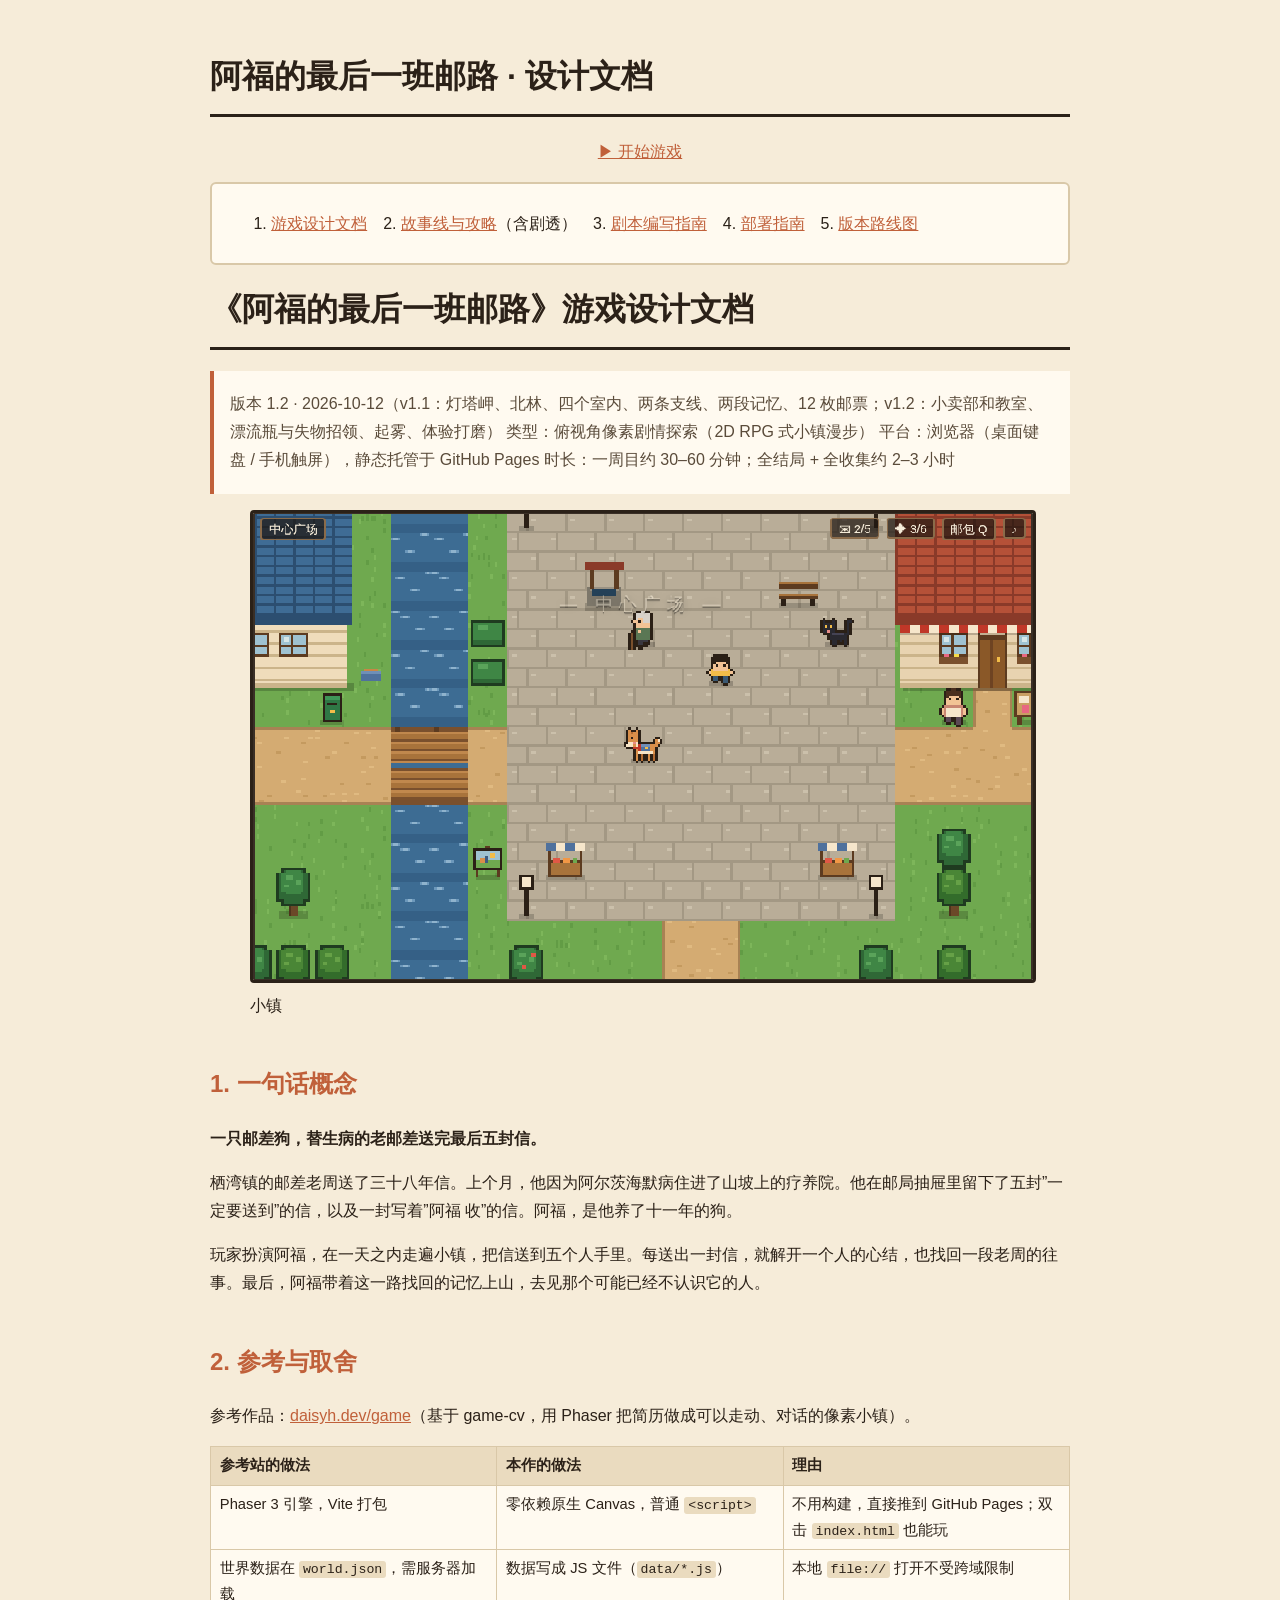
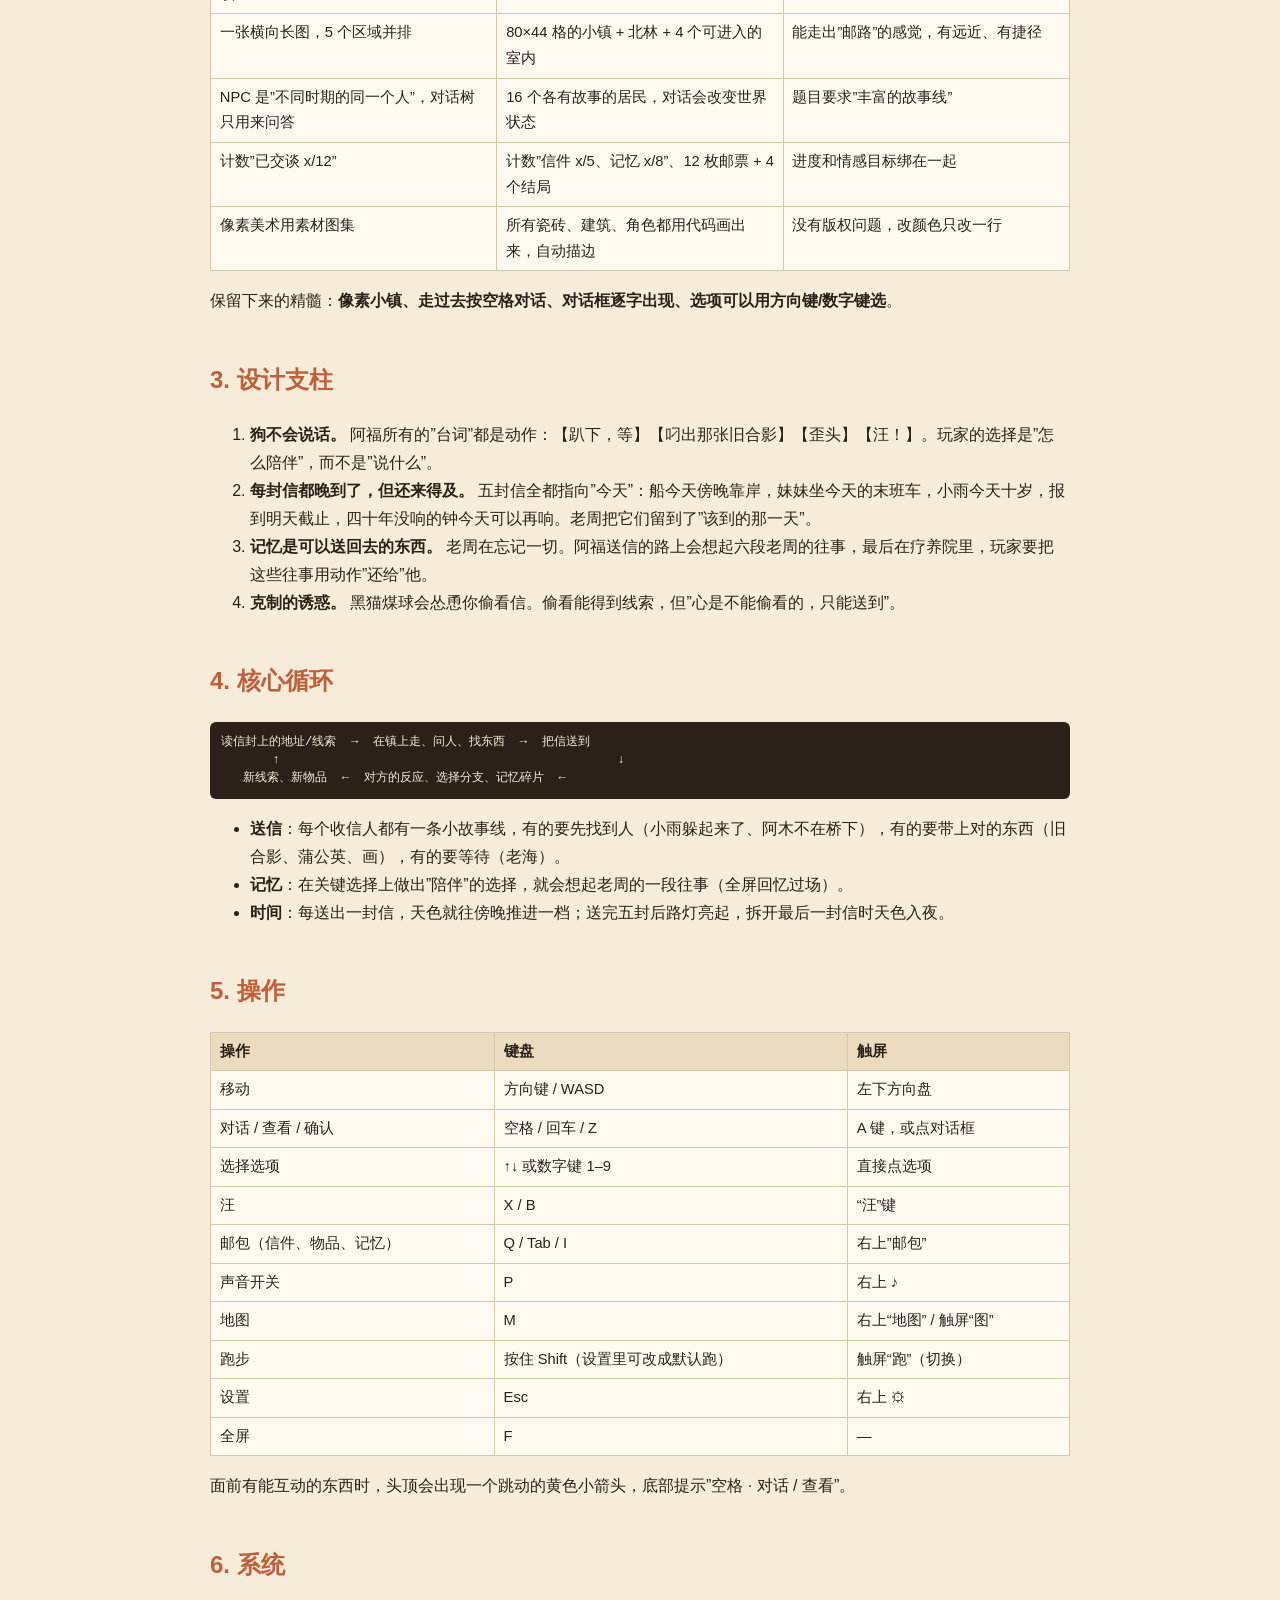
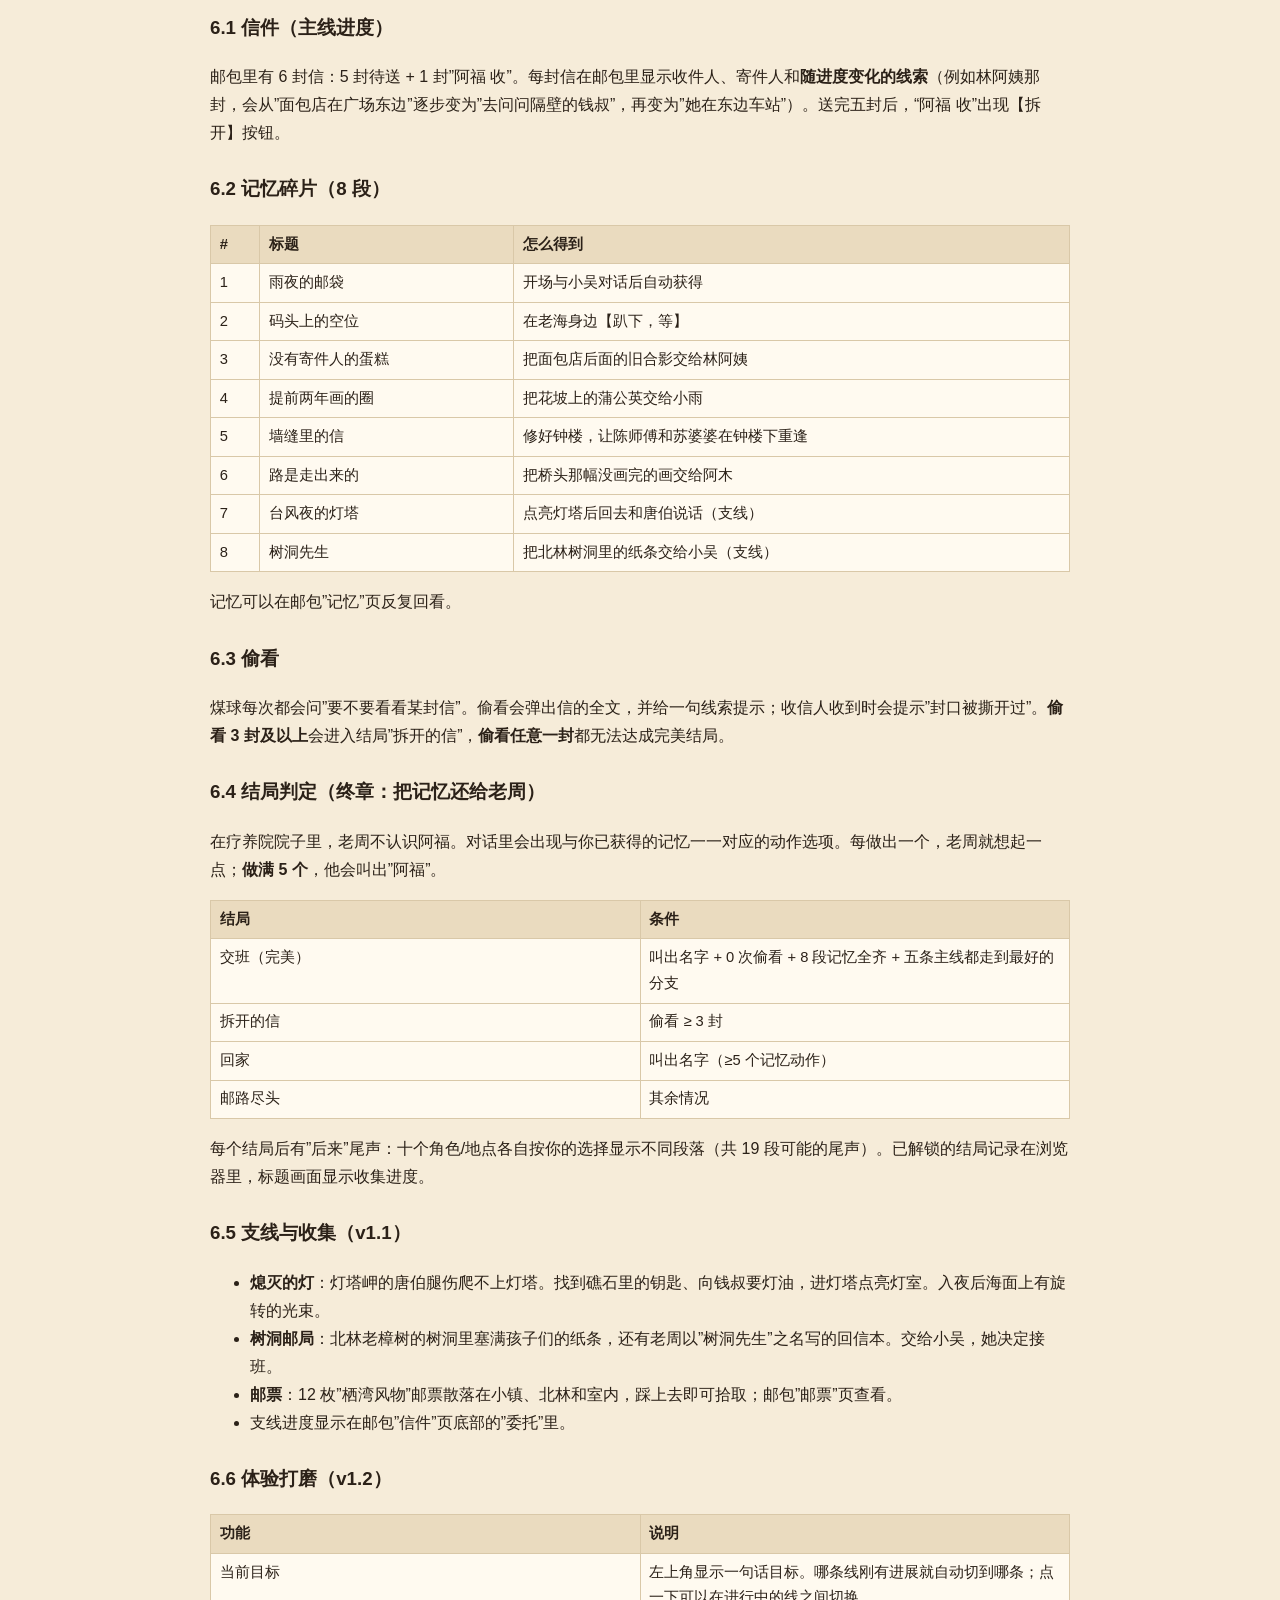
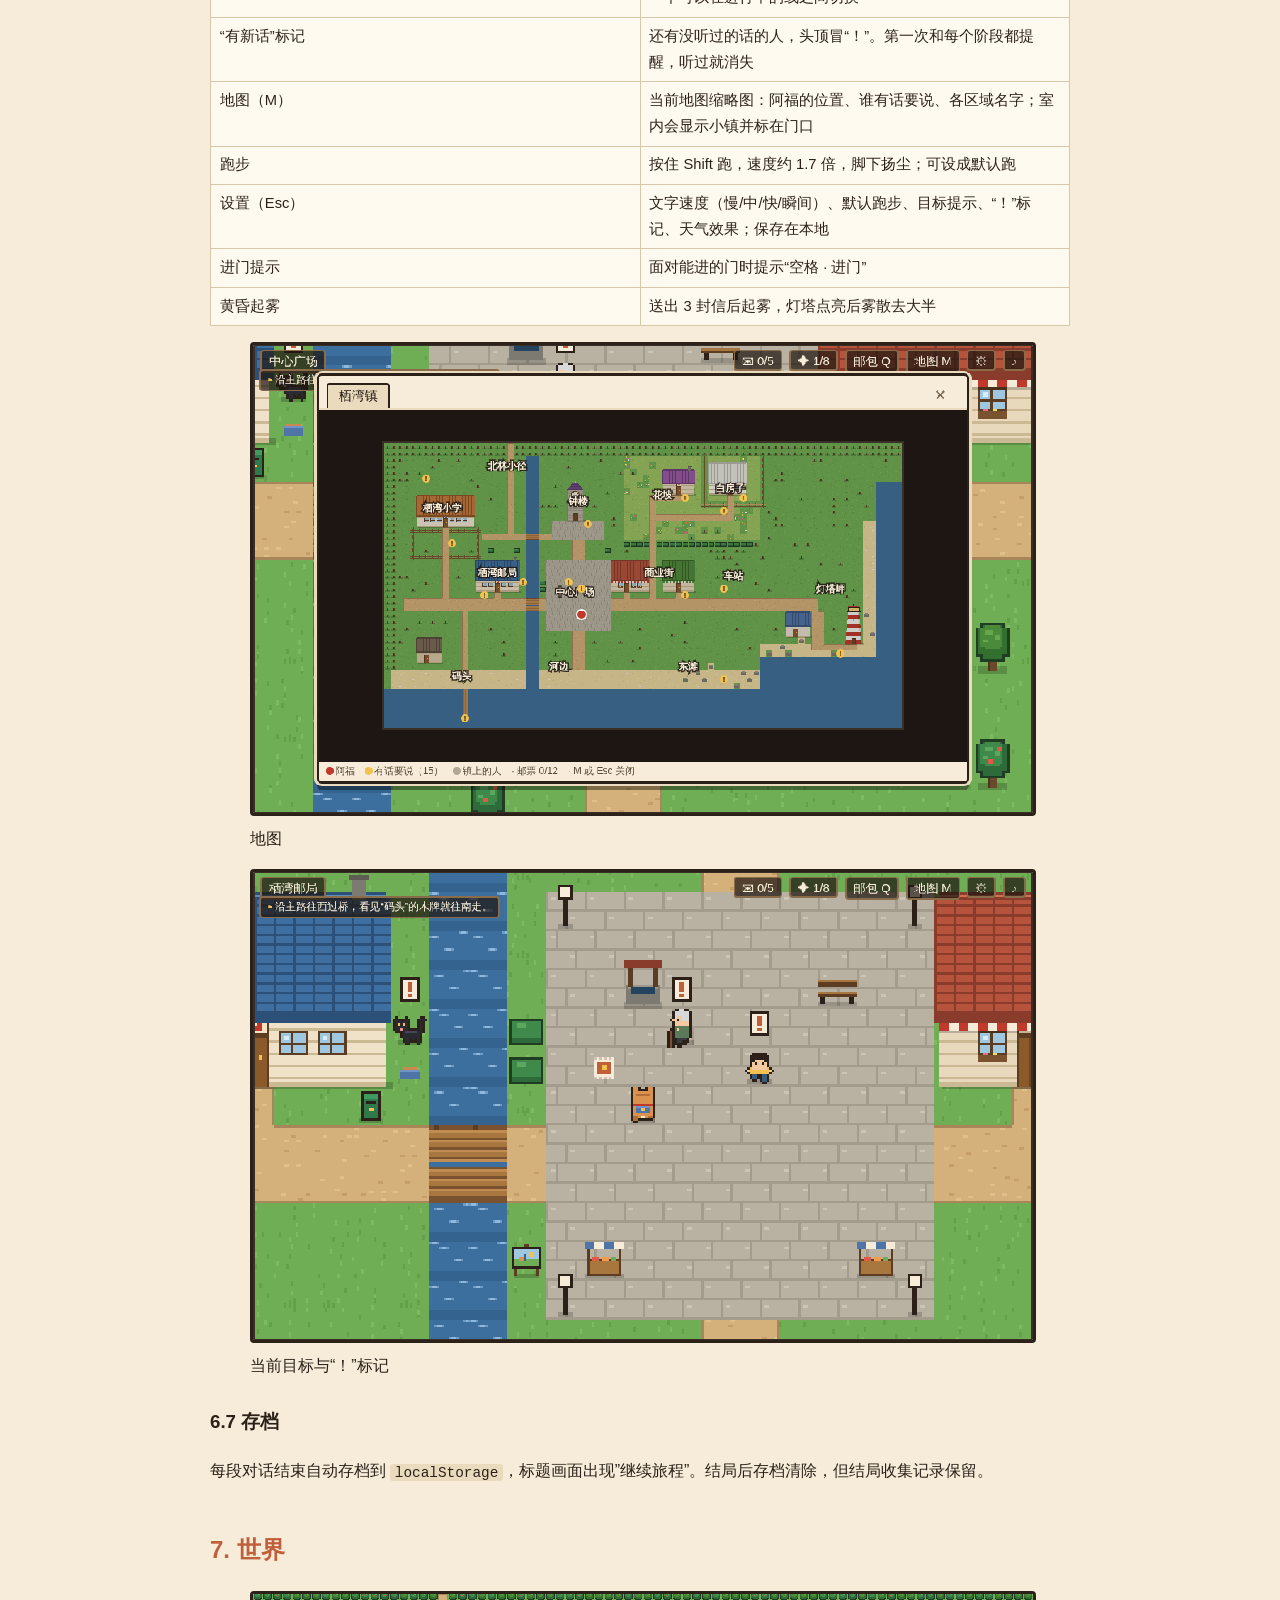
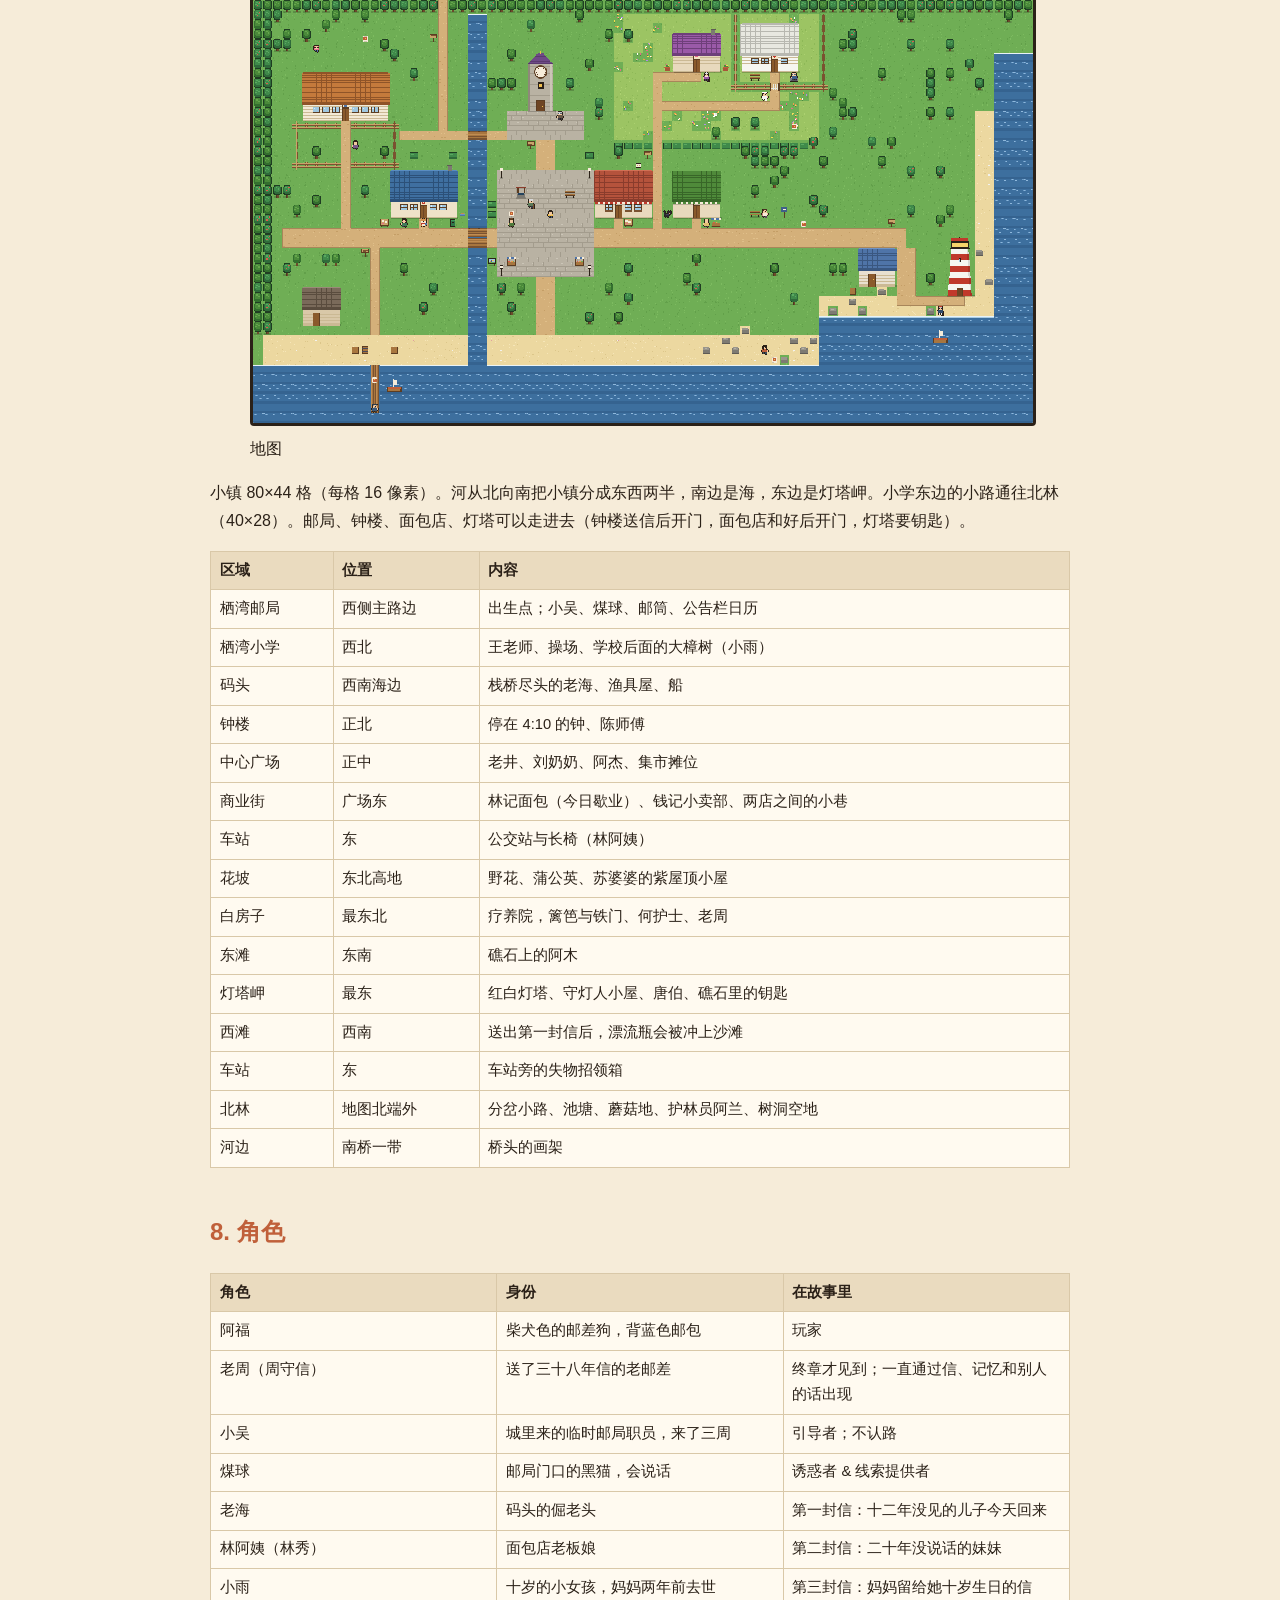
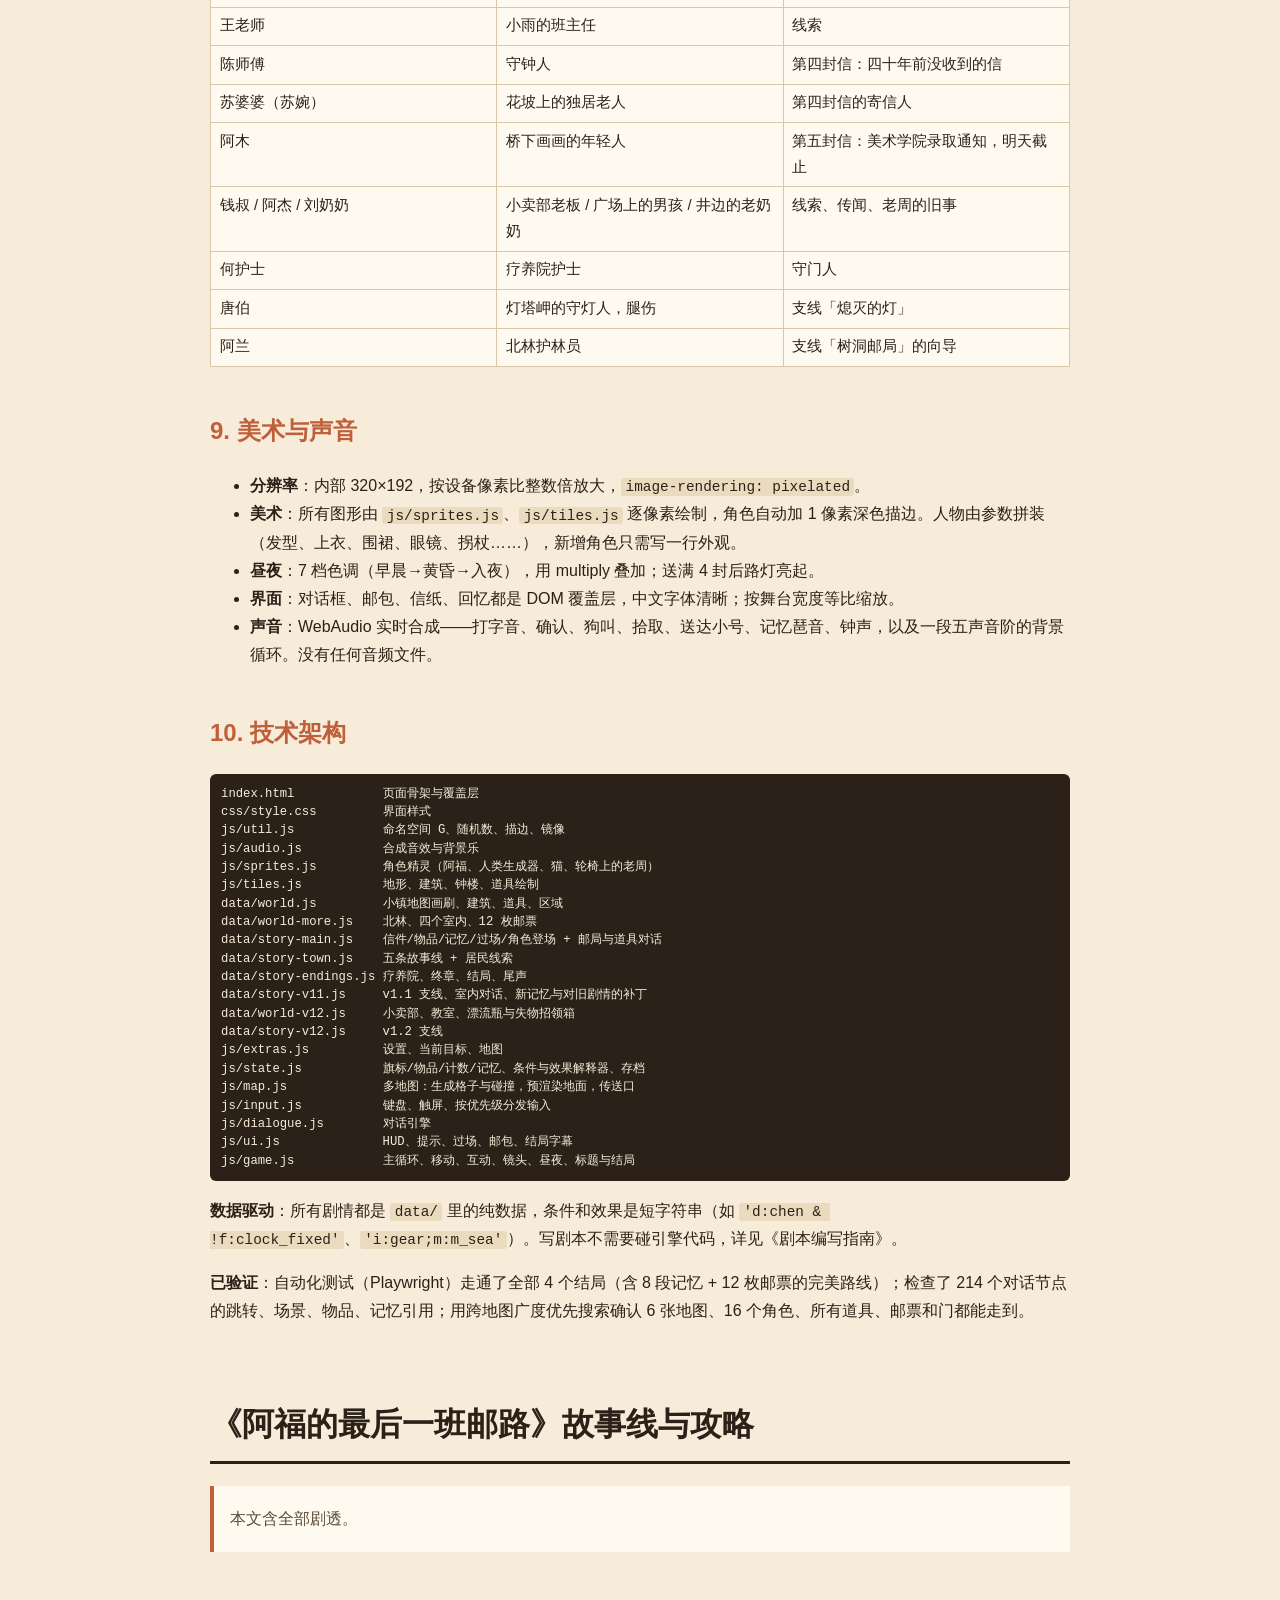
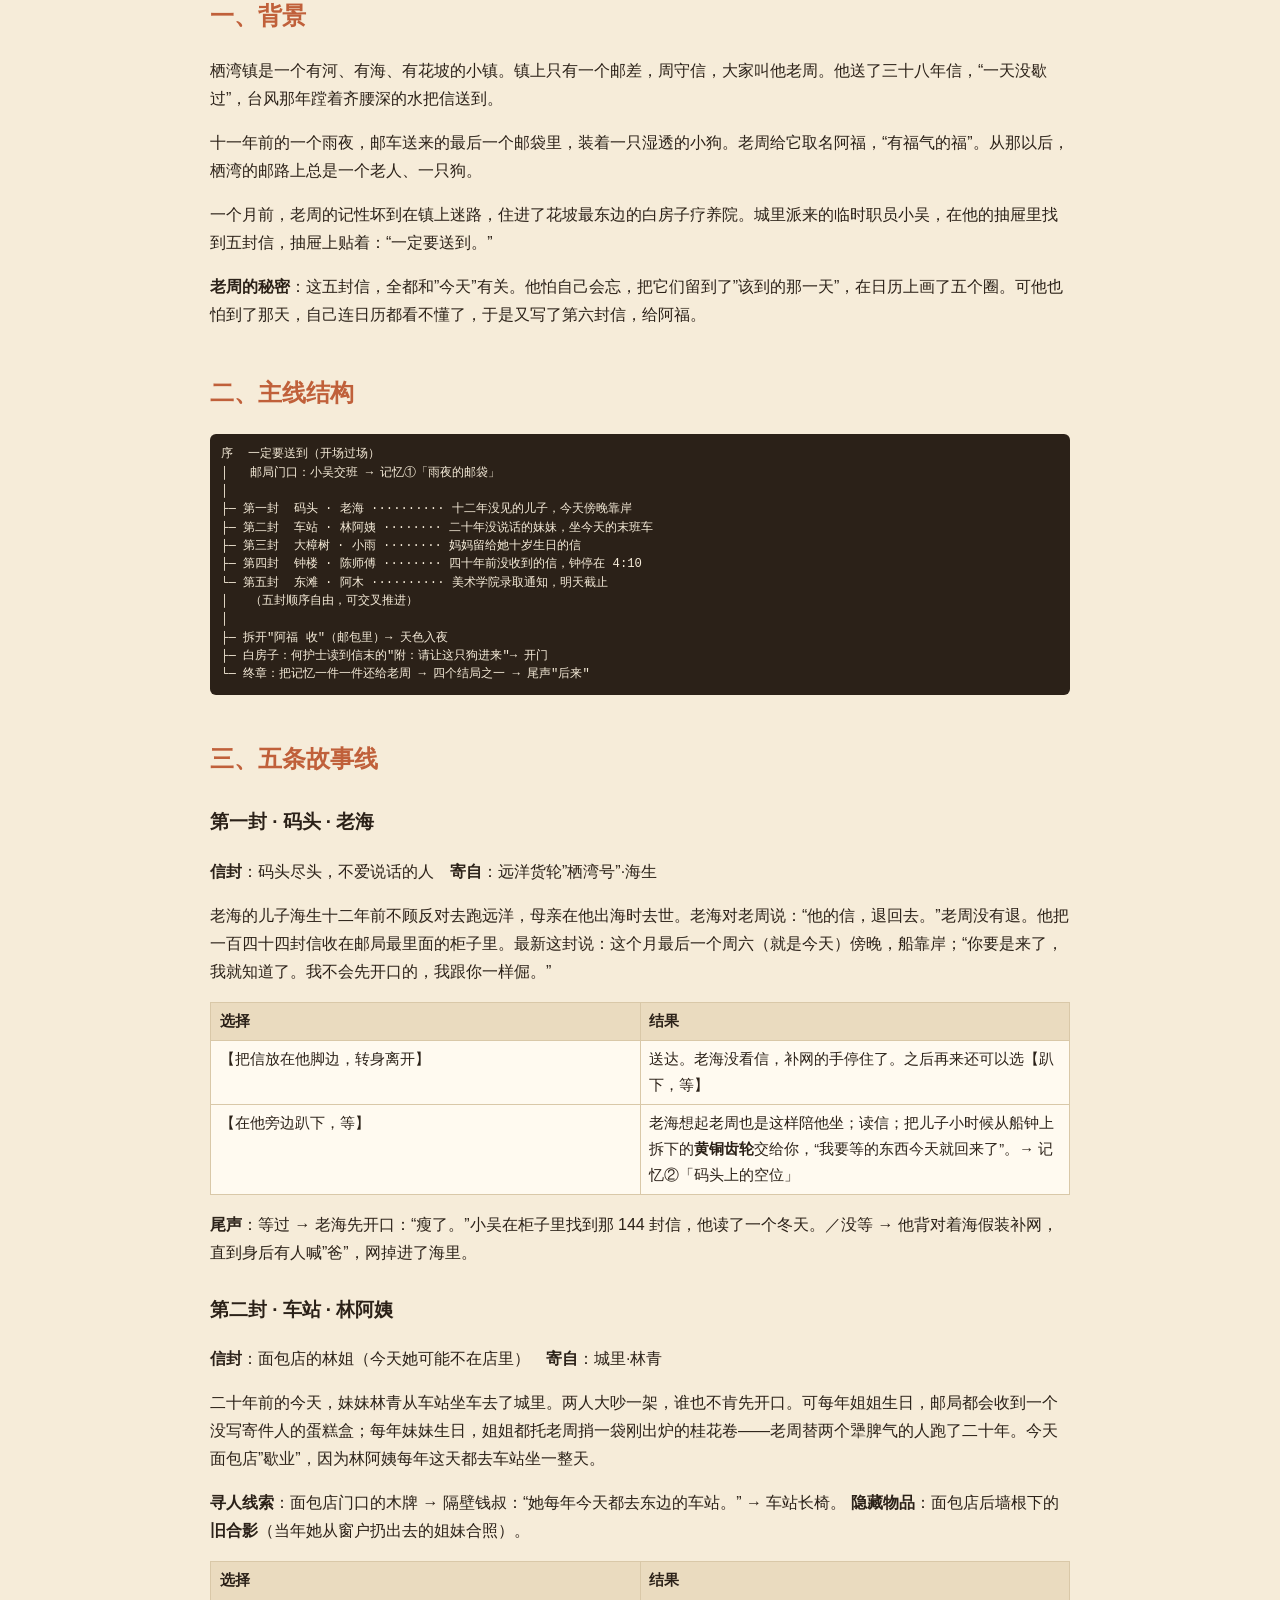
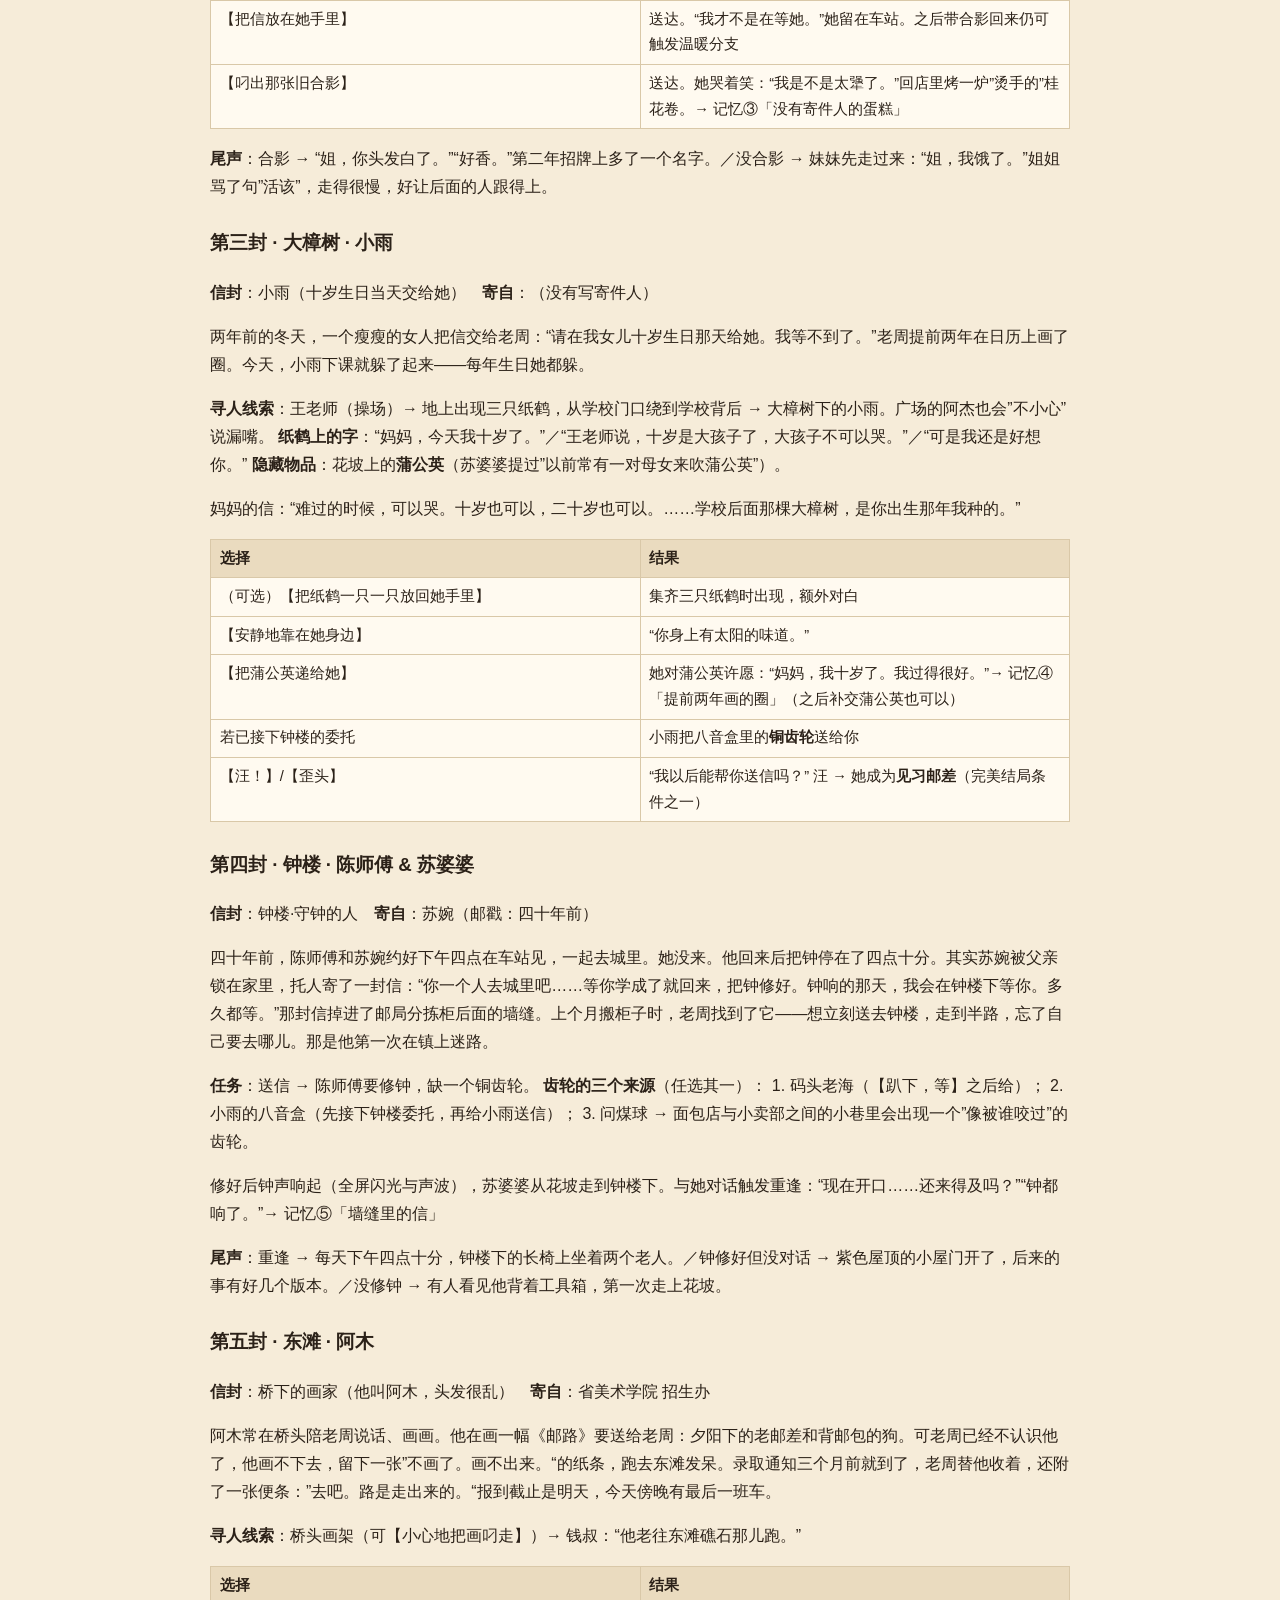
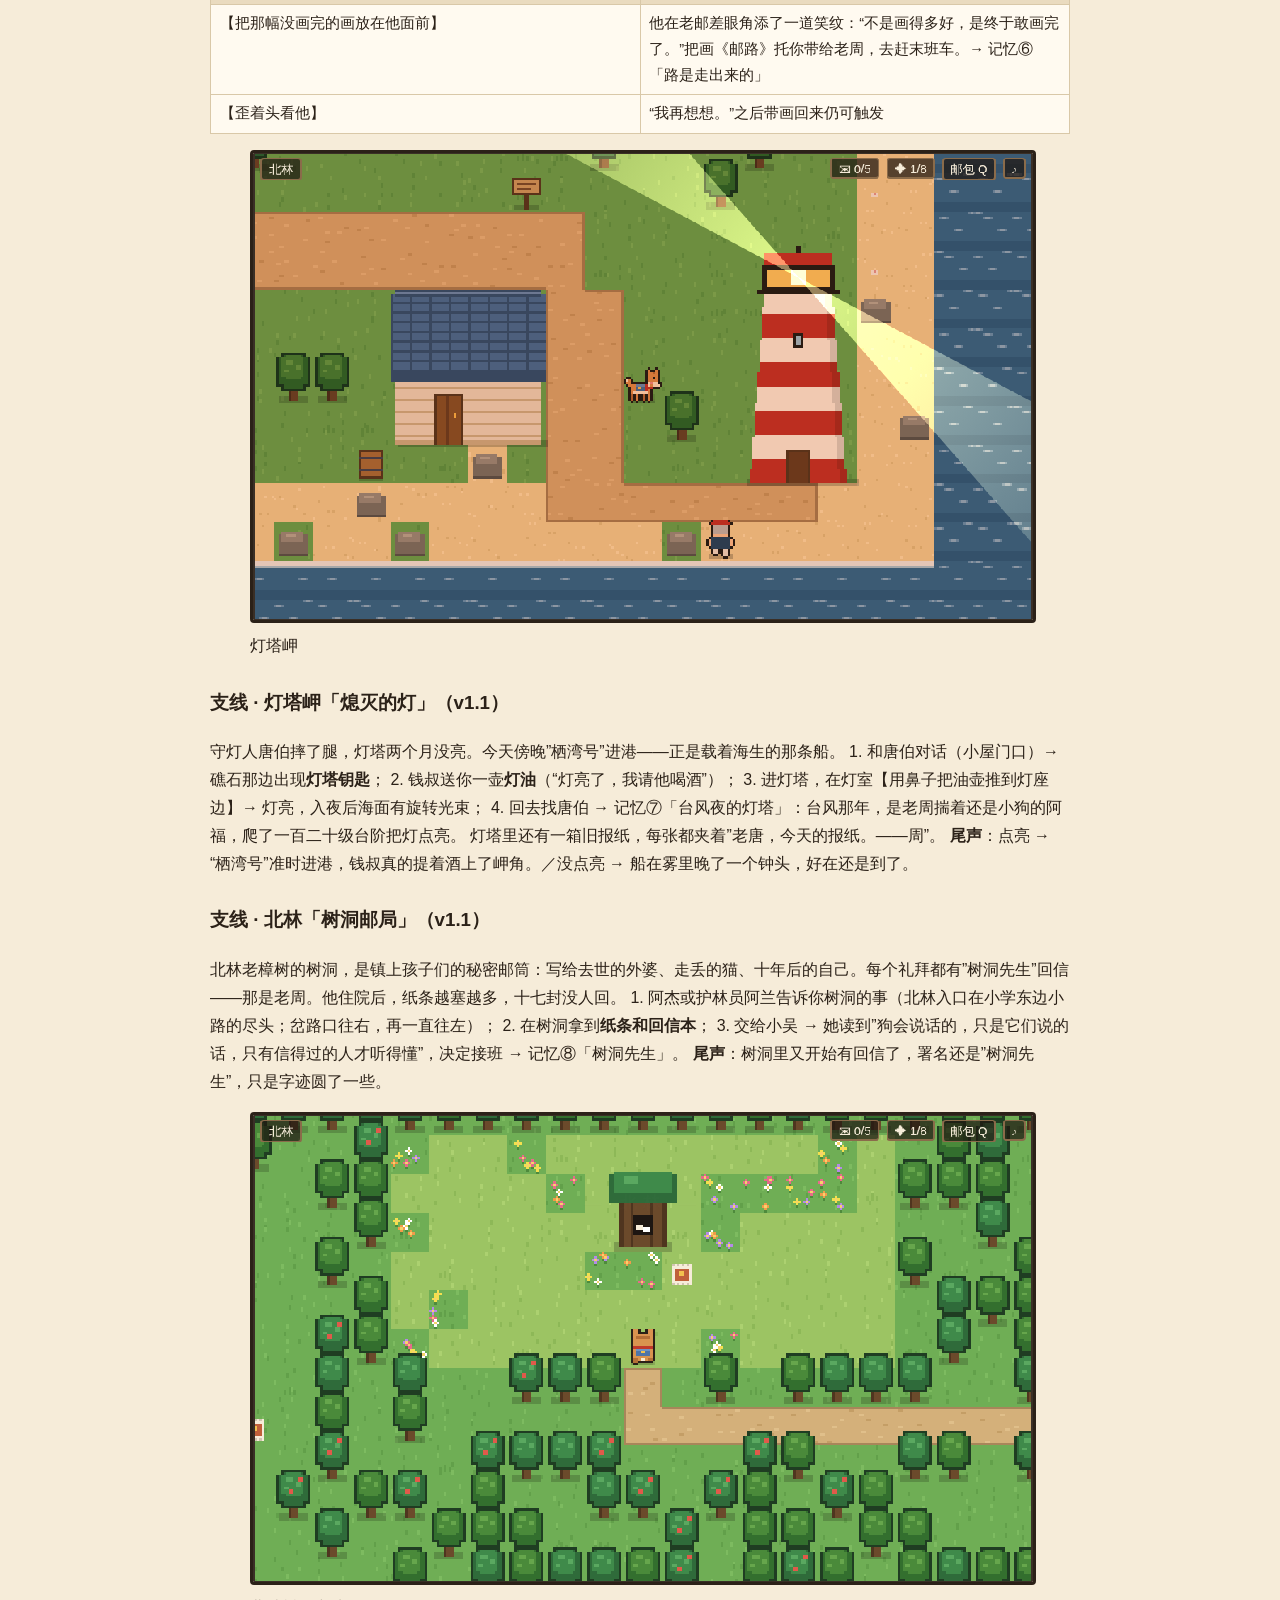
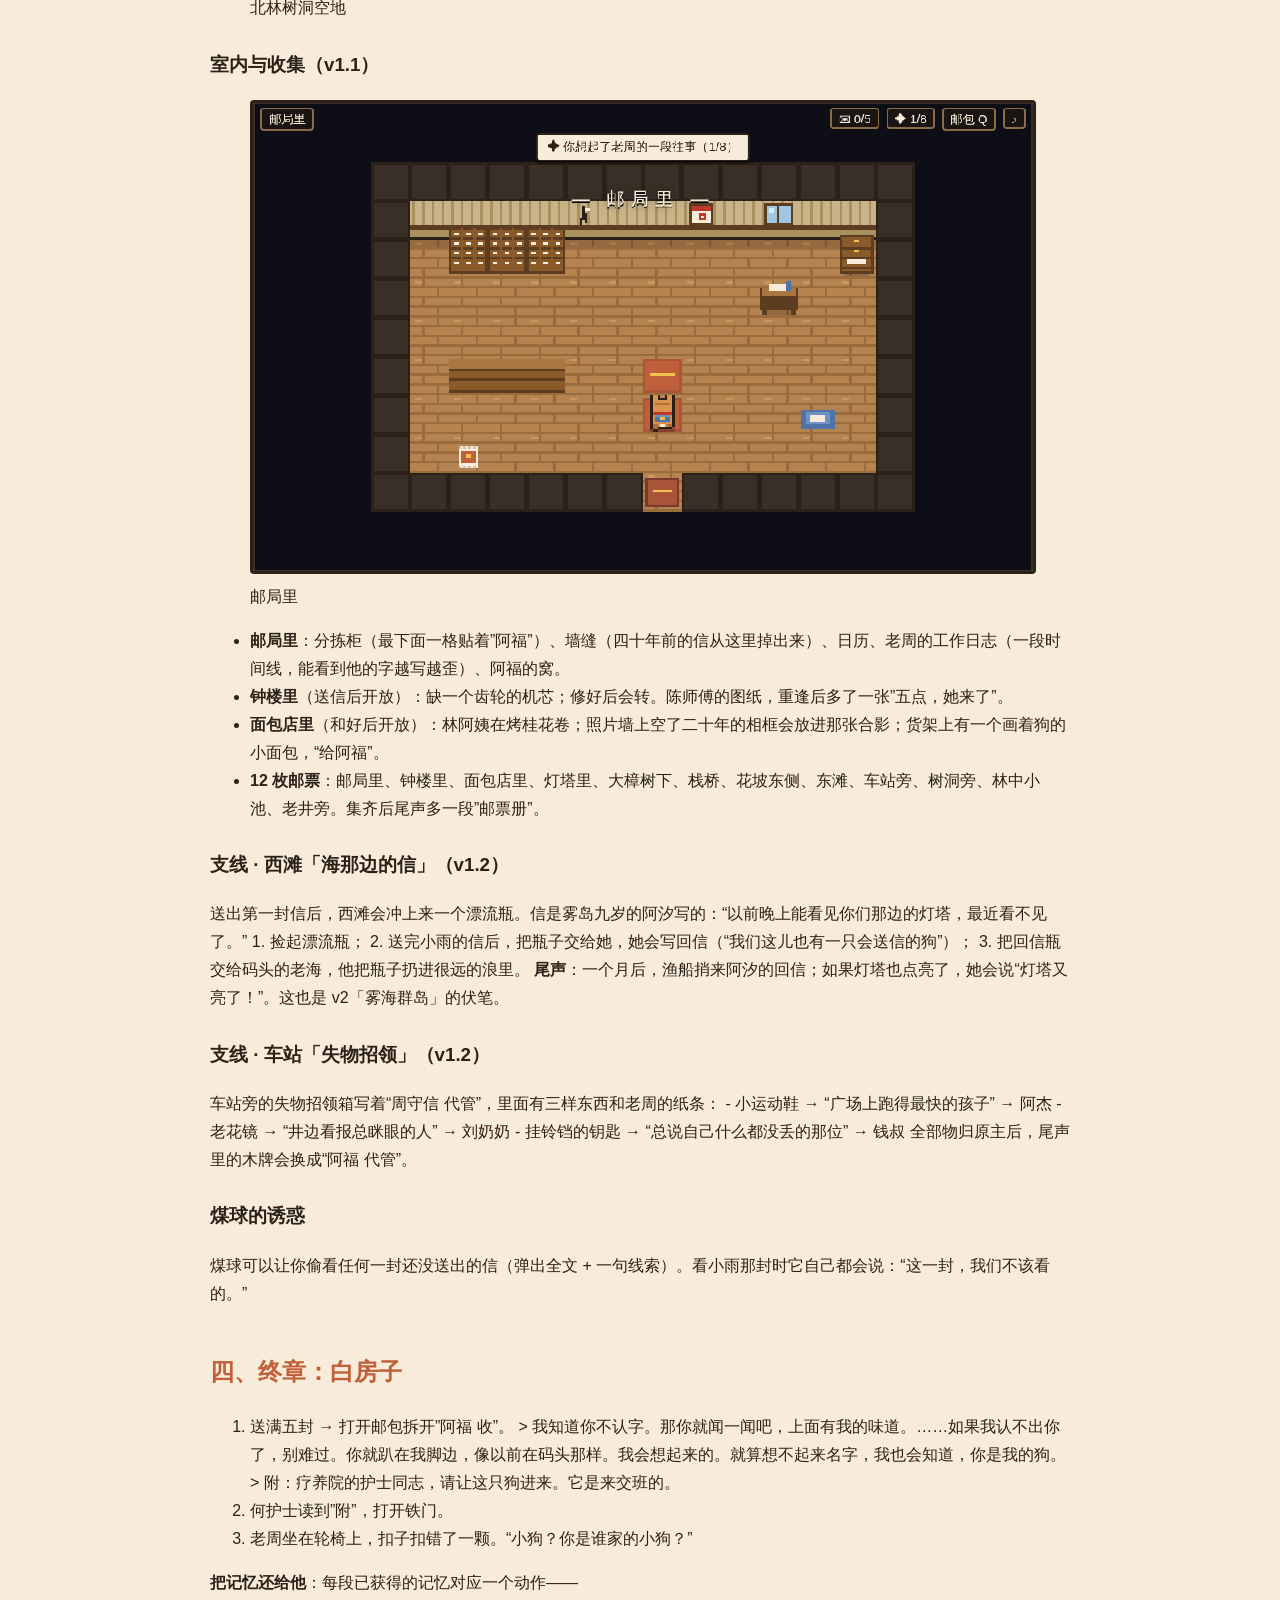
==== commit 4735cb14: "feat: Experience polishing and new content" ====
--- a/docs/index.html
+++ b/docs/index.html
@@ -100,15 +100,19 @@
 <li><a href="#阿福的最后一班邮路游戏设计文档">游戏设计文档</a>　2. <a
 href="#阿福的最后一班邮路故事线与攻略">故事线与攻略</a>（含剧透）　3. <a
 href="#剧本编写指南怎么改剧情加角色加结局">剧本编写指南</a>　4. <a
-href="#部署指南发布到-github-pages">部署指南</a></li>
+href="#部署指南发布到-github-pages">部署指南</a>　5. <a
+href="#版本路线图从-v1-到像素-rpg-里的-3a">版本路线图</a></li>
 </ol>
 </nav>
 <h1
 id="阿福的最后一班邮路游戏设计文档">《阿福的最后一班邮路》游戏设计文档</h1>
 <blockquote>
-<p>版本 1.0 · 2026-10-11 类型：俯视角像素剧情探索（2D RPG 式小镇漫步）
-平台：浏览器（桌面键盘 / 手机触屏），静态托管于 GitHub Pages
-时长：一周目约 25–40 分钟；全结局约 1.5–2 小时</p>
+<p>版本 1.2 ·
+2026-10-12（v1.1：灯塔岬、北林、四个室内、两条支线、两段记忆、12
+枚邮票；v1.2：小卖部和教室、漂流瓶与失物招领、起雾、体验打磨）
+类型：俯视角像素剧情探索（2D RPG 式小镇漫步） 平台：浏览器（桌面键盘 /
+手机触屏），静态托管于 GitHub Pages 时长：一周目约 30–60 分钟；全结局 +
+全收集约 2–3 小时</p>
 </blockquote>
 <figure>
 <img src="img/town.png" alt="小镇" />
@@ -149,17 +153,17 @@
 </tr>
 <tr class="odd">
 <td>一张横向长图，5 个区域并排</td>
-<td>60×44 格的完整小镇：河、海、广场、花坡</td>
+<td>80×44 格的小镇 + 北林 + 4 个可进入的室内</td>
 <td>能走出”邮路”的感觉，有远近、有捷径</td>
 </tr>
 <tr class="even">
 <td>NPC 是”不同时期的同一个人”，对话树只用来问答</td>
-<td>12 个各有故事的居民，对话会改变世界状态</td>
+<td>16 个各有故事的居民，对话会改变世界状态</td>
 <td>题目要求”丰富的故事线”</td>
 </tr>
 <tr class="odd">
 <td>计数”已交谈 x/12”</td>
-<td>计数”信件 x/5、记忆 x/6” + 4 个结局</td>
+<td>计数”信件 x/5、记忆 x/8”、12 枚邮票 + 4 个结局</td>
 <td>进度和情感目标绑在一起</td>
 </tr>
 <tr class="even">
@@ -227,10 +231,25 @@
 </tr>
 <tr class="even">
 <td>声音开关</td>
+<td>P</td>
+<td>右上 ♪</td>
+</tr>
+<tr class="odd">
+<td>地图</td>
 <td>M</td>
-<td>右上 ♪</td>
-</tr>
-<tr class="odd">
+<td>右上“地图” / 触屏“图”</td>
+</tr>
+<tr class="even">
+<td>跑步</td>
+<td>按住 Shift（设置里可改成默认跑）</td>
+<td>触屏“跑”（切换）</td>
+</tr>
+<tr class="odd">
+<td>设置</td>
+<td>Esc</td>
+<td>右上 ⚙</td>
+</tr>
+<tr class="even">
 <td>全屏</td>
 <td>F</td>
 <td>—</td>
@@ -244,7 +263,7 @@
 <p>邮包里有 6 封信：5 封待送 + 1 封”阿福
 收”。每封信在邮包里显示收件人、寄件人和<strong>随进度变化的线索</strong>（例如林阿姨那封，会从”面包店在广场东边”逐步变为”去问问隔壁的钱叔”，再变为”她在东边车站”）。送完五封后，“阿福
 收”出现【拆开】按钮。</p>
-<h3 id="记忆碎片6-段">6.2 记忆碎片（6 段）</h3>
+<h3 id="记忆碎片8-段">6.2 记忆碎片（8 段）</h3>
 <table>
 <thead>
 <tr class="header">
@@ -283,6 +302,16 @@
 <td>6</td>
 <td>路是走出来的</td>
 <td>把桥头那幅没画完的画交给阿木</td>
+</tr>
+<tr class="odd">
+<td>7</td>
+<td>台风夜的灯塔</td>
+<td>点亮灯塔后回去和唐伯说话（支线）</td>
+</tr>
+<tr class="even">
+<td>8</td>
+<td>树洞先生</td>
+<td>把北林树洞里的纸条交给小吴（支线）</td>
 </tr>
 </tbody>
 </table>
@@ -309,7 +338,7 @@
 <tbody>
 <tr class="odd">
 <td>交班（完美）</td>
-<td>叫出名字 + 0 次偷看 + 6 段记忆全齐 + 五条支线都走到最好的分支</td>
+<td>叫出名字 + 0 次偷看 + 8 段记忆全齐 + 五条主线都走到最好的分支</td>
 </tr>
 <tr class="even">
 <td>拆开的信</td>
@@ -325,10 +354,69 @@
 </tr>
 </tbody>
 </table>
-<p>每个结局后有”后来”尾声：七个角色/地点各自按你的选择显示不同段落（共
-14
+<p>每个结局后有”后来”尾声：十个角色/地点各自按你的选择显示不同段落（共
+19
 段可能的尾声）。已解锁的结局记录在浏览器里，标题画面显示收集进度。</p>
-<h3 id="存档">6.5 存档</h3>
+<h3 id="支线与收集v1.1">6.5 支线与收集（v1.1）</h3>
+<ul>
+<li><strong>熄灭的灯</strong>：灯塔岬的唐伯腿伤爬不上灯塔。找到礁石里的钥匙、向钱叔要灯油，进灯塔点亮灯室。入夜后海面上有旋转的光束。</li>
+<li><strong>树洞邮局</strong>：北林老樟树的树洞里塞满孩子们的纸条，还有老周以”树洞先生”之名写的回信本。交给小吴，她决定接班。</li>
+<li><strong>邮票</strong>：12
+枚”栖湾风物”邮票散落在小镇、北林和室内，踩上去即可拾取；邮包”邮票”页查看。</li>
+<li>支线进度显示在邮包”信件”页底部的”委托”里。</li>
+</ul>
+<h3 id="体验打磨v1.2">6.6 体验打磨（v1.2）</h3>
+<table>
+<colgroup>
+<col style="width: 50%" />
+<col style="width: 50%" />
+</colgroup>
+<thead>
+<tr class="header">
+<th>功能</th>
+<th>说明</th>
+</tr>
+</thead>
+<tbody>
+<tr class="odd">
+<td>当前目标</td>
+<td>左上角显示一句话目标。哪条线刚有进展就自动切到哪条；点一下可以在进行中的线之间切换</td>
+</tr>
+<tr class="even">
+<td>“有新话”标记</td>
+<td>还有没听过的话的人，头顶冒“！”。第一次和每个阶段都提醒，听过就消失</td>
+</tr>
+<tr class="odd">
+<td>地图（M）</td>
+<td>当前地图缩略图：阿福的位置、谁有话要说、各区域名字；室内会显示小镇并标在门口</td>
+</tr>
+<tr class="even">
+<td>跑步</td>
+<td>按住 Shift 跑，速度约 1.7 倍，脚下扬尘；可设成默认跑</td>
+</tr>
+<tr class="odd">
+<td>设置（Esc）</td>
+<td>文字速度（慢/中/快/瞬间）、默认跑步、目标提示、“！”标记、天气效果；保存在本地</td>
+</tr>
+<tr class="even">
+<td>进门提示</td>
+<td>面对能进的门时提示“空格 · 进门”</td>
+</tr>
+<tr class="odd">
+<td>黄昏起雾</td>
+<td>送出 3 封信后起雾，灯塔点亮后雾散去大半</td>
+</tr>
+</tbody>
+</table>
+<figure>
+<img src="img/ux_map.png" alt="地图" />
+<figcaption aria-hidden="true">地图</figcaption>
+</figure>
+<figure>
+<img src="img/ux_goal.png" alt="当前目标与“！”标记" />
+<figcaption aria-hidden="true">当前目标与“！”标记</figcaption>
+</figure>
+<h3 id="存档">6.7 存档</h3>
 <p>每段对话结束自动存档到
 <code>localStorage</code>，标题画面出现”继续旅程”。结局后存档清除，但结局收集记录保留。</p>
 <h2 id="世界">7. 世界</h2>
@@ -336,8 +424,8 @@
 <img src="img/map.png" alt="地图" />
 <figcaption aria-hidden="true">地图</figcaption>
 </figure>
-<p>60×44 格（每格 16
-像素）。河从北向南把小镇分成东西两半，南边是海。</p>
+<p>小镇 80×44 格（每格 16
+像素）。河从北向南把小镇分成东西两半，南边是海，东边是灯塔岬。小学东边的小路通往北林（40×28）。邮局、钟楼、面包店、灯塔可以走进去（钟楼送信后开门，面包店和好后开门，灯塔要钥匙）。</p>
 <table>
 <thead>
 <tr class="header">
@@ -396,6 +484,26 @@
 <td>东滩</td>
 <td>东南</td>
 <td>礁石上的阿木</td>
+</tr>
+<tr class="odd">
+<td>灯塔岬</td>
+<td>最东</td>
+<td>红白灯塔、守灯人小屋、唐伯、礁石里的钥匙</td>
+</tr>
+<tr class="even">
+<td>西滩</td>
+<td>西南</td>
+<td>送出第一封信后，漂流瓶会被冲上沙滩</td>
+</tr>
+<tr class="odd">
+<td>车站</td>
+<td>东</td>
+<td>车站旁的失物招领箱</td>
+</tr>
+<tr class="even">
+<td>北林</td>
+<td>地图北端外</td>
+<td>分岔小路、池塘、蘑菇地、护林员阿兰、树洞空地</td>
 </tr>
 <tr class="odd">
 <td>河边</td>
@@ -483,6 +591,16 @@
 <td>何护士</td>
 <td>疗养院护士</td>
 <td>守门人</td>
+</tr>
+<tr class="even">
+<td>唐伯</td>
+<td>灯塔岬的守灯人，腿伤</td>
+<td>支线「熄灭的灯」</td>
+</tr>
+<tr class="odd">
+<td>阿兰</td>
+<td>北林护林员</td>
+<td>支线「树洞邮局」的向导</td>
 </tr>
 </tbody>
 </table>
@@ -508,12 +626,17 @@
 js/audio.js           合成音效与背景乐
 js/sprites.js         角色精灵（阿福、人类生成器、猫、轮椅上的老周）
 js/tiles.js           地形、建筑、钟楼、道具绘制
-data/world.js         地图画刷、建筑、道具、区域
+data/world.js         小镇地图画刷、建筑、道具、区域
+data/world-more.js    北林、四个室内、12 枚邮票
 data/story-main.js    信件/物品/记忆/过场/角色登场 + 邮局与道具对话
 data/story-town.js    五条故事线 + 居民线索
 data/story-endings.js 疗养院、终章、结局、尾声
+data/story-v11.js     v1.1 支线、室内对话、新记忆与对旧剧情的补丁
+data/world-v12.js     小卖部、教室、漂流瓶与失物招领箱
+data/story-v12.js     v1.2 支线
+js/extras.js          设置、当前目标、地图
 js/state.js           旗标/物品/计数/记忆、条件与效果解释器、存档
-js/map.js             生成格子与碰撞，预渲染地面
+js/map.js             多地图：生成格子与碰撞，预渲染地面，传送口
 js/input.js           键盘、触屏、按优先级分发输入
 js/dialogue.js        对话引擎
 js/ui.js              HUD、提示、过场、邮包、结局字幕
@@ -522,8 +645,9 @@
 里的纯数据，条件和效果是短字符串（如
 <code>'d:chen &amp; !f:clock_fixed'</code>、<code>'i:gear;m:m_sea'</code>）。写剧本不需要碰引擎代码，详见《剧本编写指南》。</p>
 <p><strong>已验证</strong>：自动化测试（Playwright）走通了全部 4
-个结局；检查了所有对话跳转、场景、物品、记忆引用都存在；用广度优先搜索确认每个
-NPC、道具和门都能走到。</p>
+个结局（含 8 段记忆 + 12 枚邮票的完美路线）；检查了 214
+个对话节点的跳转、场景、物品、记忆引用；用跨地图广度优先搜索确认 6
+张地图、16 个角色、所有道具、邮票和门都能走到。</p>
 <h1
 id="阿福的最后一班邮路故事线与攻略">《阿福的最后一班邮路》故事线与攻略</h1>
 <blockquote>
@@ -699,6 +823,57 @@
 </tr>
 </tbody>
 </table>
+<figure>
+<img src="img/cape.png" alt="灯塔岬" />
+<figcaption aria-hidden="true">灯塔岬</figcaption>
+</figure>
+<h3 id="支线-灯塔岬熄灭的灯v1.1">支线 · 灯塔岬「熄灭的灯」（v1.1）</h3>
+<p>守灯人唐伯摔了腿，灯塔两个月没亮。今天傍晚”栖湾号”进港——正是载着海生的那条船。
+1. 和唐伯对话（小屋门口）→ 礁石那边出现<strong>灯塔钥匙</strong>； 2.
+钱叔送你一壶<strong>灯油</strong>（“灯亮了，我请他喝酒”）； 3.
+进灯塔，在灯室【用鼻子把油壶推到灯座边】→ 灯亮，入夜后海面有旋转光束；
+4. 回去找唐伯 →
+记忆⑦「台风夜的灯塔」：台风那年，是老周揣着还是小狗的阿福，爬了一百二十级台阶把灯点亮。
+灯塔里还有一箱旧报纸，每张都夹着”老唐，今天的报纸。——周”。
+<strong>尾声</strong>：点亮 →
+“栖湾号”准时进港，钱叔真的提着酒上了岬角。／没点亮 →
+船在雾里晚了一个钟头，好在还是到了。</p>
+<h3 id="支线-北林树洞邮局v1.1">支线 · 北林「树洞邮局」（v1.1）</h3>
+<p>北林老樟树的树洞，是镇上孩子们的秘密邮筒：写给去世的外婆、走丢的猫、十年后的自己。每个礼拜都有”树洞先生”回信——那是老周。他住院后，纸条越塞越多，十七封没人回。
+1.
+阿杰或护林员阿兰告诉你树洞的事（北林入口在小学东边小路的尽头；岔路口往右，再一直往左）；
+2. 在树洞拿到<strong>纸条和回信本</strong>； 3. 交给小吴 →
+她读到”狗会说话的，只是它们说的话，只有信得过的人才听得懂”，决定接班 →
+记忆⑧「树洞先生」。
+<strong>尾声</strong>：树洞里又开始有回信了，署名还是”树洞先生”，只是字迹圆了一些。</p>
+<figure>
+<img src="img/woods.png" alt="北林树洞空地" />
+<figcaption aria-hidden="true">北林树洞空地</figcaption>
+</figure>
+<h3 id="室内与收集v1.1">室内与收集（v1.1）</h3>
+<figure>
+<img src="img/post_in.png" alt="邮局里" />
+<figcaption aria-hidden="true">邮局里</figcaption>
+</figure>
+<ul>
+<li><strong>邮局里</strong>：分拣柜（最下面一格贴着”阿福”）、墙缝（四十年前的信从这里掉出来）、日历、老周的工作日志（一段时间线，能看到他的字越写越歪）、阿福的窝。</li>
+<li><strong>钟楼里</strong>（送信后开放）：缺一个齿轮的机芯；修好后会转。陈师傅的图纸，重逢后多了一张”五点，她来了”。</li>
+<li><strong>面包店里</strong>（和好后开放）：林阿姨在烤桂花卷；照片墙上空了二十年的相框会放进那张合影；货架上有一个画着狗的小面包，“给阿福”。</li>
+<li><strong>12
+枚邮票</strong>：邮局里、钟楼里、面包店里、灯塔里、大樟树下、栈桥、花坡东侧、东滩、车站旁、树洞旁、林中小池、老井旁。集齐后尾声多一段”邮票册”。</li>
+</ul>
+<h3 id="支线-西滩海那边的信v1.2">支线 · 西滩「海那边的信」（v1.2）</h3>
+<p>送出第一封信后，西滩会冲上来一个漂流瓶。信是雾岛九岁的阿汐写的：“以前晚上能看见你们那边的灯塔，最近看不见了。”
+1. 捡起漂流瓶； 2.
+送完小雨的信后，把瓶子交给她，她会写回信（“我们这儿也有一只会送信的狗”）；
+3. 把回信瓶交给码头的老海，他把瓶子扔进很远的浪里。
+<strong>尾声</strong>：一个月后，渔船捎来阿汐的回信；如果灯塔也点亮了，她会说“灯塔又亮了！”。这也是
+v2「雾海群岛」的伏笔。</p>
+<h3 id="支线-车站失物招领v1.2">支线 · 车站「失物招领」（v1.2）</h3>
+<p>车站旁的失物招领箱写着“周守信 代管”，里面有三样东西和老周的纸条： -
+小运动鞋 → “广场上跑得最快的孩子” → 阿杰 - 老花镜 → “井边看报总眯眼的人”
+→ 刘奶奶 - 挂铃铛的钥匙 → “总说自己什么都没丢的那位” → 钱叔
+全部物归原主后，尾声里的木牌会换成“阿福 代管”。</p>
 <h3 id="煤球的诱惑">煤球的诱惑</h3>
 <p>煤球可以让你偷看任何一封还没送出的信（弹出全文 +
 一句线索）。看小雨那封时它自己都会说：“这一封，我们不该看的。”</p>
@@ -755,6 +930,16 @@
 <td>把《邮路》放在他膝上（没拿画就绕轮椅走两圈）</td>
 <td>“旁边一直有只狗。一直都有。”</td>
 </tr>
+<tr class="odd">
+<td>⑦ 台风夜的灯塔</td>
+<td>对着窗外的灯塔轻轻叫一声</td>
+<td>“它一路都没叫。乖得很。”</td>
+</tr>
+<tr class="even">
+<td>⑧ 树洞先生</td>
+<td>把一片樟树叶放在他手心</td>
+<td>“……我好像，听得懂。”</td>
+</tr>
 </tbody>
 </table>
 <p>做满 5 个 → “阿……福。你是阿福。有福气的福。”
@@ -776,8 +961,8 @@
 <tbody>
 <tr class="odd">
 <td><strong>交班</strong>（完美）</td>
-<td>叫出名字；没偷看过；6
-段记忆；老海【等】、林阿姨【合影】、小雨【见习邮差】、钟楼重逢、阿木【赶车】</td>
+<td>叫出名字；没偷看过；8
+段记忆（含两条支线）；老海【等】、林阿姨【合影】、小雨【见习邮差】、钟楼重逢、阿木【赶车】</td>
 <td>“明天开始，栖湾的邮路，就交给你们了。我们下班吧。”</td>
 </tr>
 <tr class="even">
@@ -808,6 +993,10 @@
 <li>钟楼：陈师傅【叼信】→ 再对话【齿轮】→ 钟响 →
 和钟楼下的苏婆婆对话。</li>
 <li>桥头画架【叼走】→ 东滩：阿木【信】→【画】。</li>
+<li>灯塔岬：唐伯 → 礁石捡钥匙 → 钱叔要灯油 → 灯塔顶点灯 →
+回去找唐伯。</li>
+<li>广场阿杰 → 北林树洞拿纸条 → 回邮局交给小吴。</li>
+<li>（可选）沿途捡齐 12 枚邮票。</li>
 <li>邮包里拆开”阿福 收” → 白房子：何护士 → 老周：依次做 5
 个记忆动作。</li>
 <li>全程不要让煤球拆信。</li>
@@ -838,19 +1027,27 @@
 <tbody>
 <tr class="odd">
 <td><code>data/world.js</code></td>
-<td>地图、建筑、道具、区域名</td>
-</tr>
-<tr class="even">
+<td>小镇地图、建筑、道具、区域名</td>
+</tr>
+<tr class="even">
+<td><code>data/world-more.js</code></td>
+<td>北林、室内地图、邮票</td>
+</tr>
+<tr class="odd">
 <td><code>data/story-main.js</code></td>
 <td>物品、信件、记忆、过场文字、<strong>角色登场表</strong>，邮局和道具的对话</td>
 </tr>
-<tr class="odd">
+<tr class="even">
 <td><code>data/story-town.js</code></td>
 <td>五条故事线和居民的对话</td>
 </tr>
-<tr class="even">
+<tr class="odd">
 <td><code>data/story-endings.js</code></td>
 <td>疗养院、终章、结局、尾声</td>
+</tr>
+<tr class="even">
+<td><code>data/story-v11.js</code></td>
+<td>v1.1 扩展；也示范了怎么用”补丁”方式往旧剧情里插入新分支</td>
 </tr>
 </tbody>
 </table>
@@ -1056,7 +1253,23 @@
 见 <code>js/tiles.js</code> 的
 <code>prop()</code>：<code>mailbox sign board lamp bench crate barrel well boat easel crane gear photo dandelion gate stall bowl busstop flowerpot spark</code>。<code>talk</code>
 以 <code>pick_</code> 开头的道具，踩上去就会自动触发。</p>
-<h2 id="自测清单">8. 自测清单</h2>
+<h2 id="加一张新地图-室内v1.1">8. 加一张新地图 / 室内（v1.1）</h2>
+<div class="sourceCode" id="cb10"><pre
+class="sourceCode js"><code class="sourceCode javascript"><span id="cb10-1"><a href="#cb10-1" aria-hidden="true" tabindex="-1"></a>G<span class="op">.</span><span class="at">MAPS</span><span class="op">.</span><span class="at">school_in</span> <span class="op">=</span> {</span>
+<span id="cb10-2"><a href="#cb10-2" aria-hidden="true" tabindex="-1"></a>  <span class="dt">id</span><span class="op">:</span> <span class="st">&#39;school_in&#39;</span><span class="op">,</span> <span class="dt">name</span><span class="op">:</span> <span class="st">&#39;教室&#39;</span><span class="op">,</span> <span class="dt">indoor</span><span class="op">:</span> <span class="kw">true</span><span class="op">,</span> <span class="dt">w</span><span class="op">:</span> <span class="dv">12</span><span class="op">,</span> <span class="dt">h</span><span class="op">:</span> <span class="dv">8</span><span class="op">,</span></span>
+<span id="cb10-3"><a href="#cb10-3" aria-hidden="true" tabindex="-1"></a>  <span class="dt">palette</span><span class="op">:</span> { <span class="dt">wall</span><span class="op">:</span> <span class="st">&#39;#e0d8c0&#39;</span><span class="op">,</span> <span class="dt">wallD</span><span class="op">:</span> <span class="st">&#39;#c0b898&#39;</span><span class="op">,</span> <span class="dt">trim</span><span class="op">:</span> <span class="st">&#39;#5c3d22&#39;</span> }<span class="op">,</span></span>
+<span id="cb10-4"><a href="#cb10-4" aria-hidden="true" tabindex="-1"></a>  <span class="fu">build</span>(m) { m<span class="op">.</span><span class="fu">fill</span>(<span class="st">&#39;W&#39;</span>)<span class="op">;</span> m<span class="op">.</span><span class="fu">rect</span>(<span class="dv">1</span><span class="op">,</span> <span class="dv">2</span><span class="op">,</span> <span class="dv">10</span><span class="op">,</span> <span class="dv">5</span><span class="op">,</span> <span class="st">&#39;F&#39;</span>)<span class="op">;</span> m<span class="op">.</span><span class="fu">set</span>(<span class="dv">6</span><span class="op">,</span> <span class="dv">7</span><span class="op">,</span> <span class="st">&#39;M&#39;</span>)<span class="op">;</span> }<span class="op">,</span></span>
+<span id="cb10-5"><a href="#cb10-5" aria-hidden="true" tabindex="-1"></a>  <span class="dt">warps</span><span class="op">:</span> [{ <span class="dt">x</span><span class="op">:</span> <span class="dv">6</span><span class="op">,</span> <span class="dt">y</span><span class="op">:</span> <span class="dv">7</span><span class="op">,</span> <span class="dt">to</span><span class="op">:</span> <span class="st">&#39;town&#39;</span><span class="op">,</span> <span class="dt">tx</span><span class="op">:</span> <span class="dv">9</span><span class="op">,</span> <span class="dt">ty</span><span class="op">:</span> <span class="dv">13</span><span class="op">,</span> <span class="dt">dir</span><span class="op">:</span> <span class="st">&#39;down&#39;</span> }]<span class="op">,</span>   <span class="co">// 踩门垫回小镇</span></span>
+<span id="cb10-6"><a href="#cb10-6" aria-hidden="true" tabindex="-1"></a>  <span class="dt">buildings</span><span class="op">:</span> []<span class="op">,</span> <span class="dt">props</span><span class="op">:</span> []<span class="op">,</span> <span class="dt">areas</span><span class="op">:</span> []<span class="op">,</span></span>
+<span id="cb10-7"><a href="#cb10-7" aria-hidden="true" tabindex="-1"></a>}<span class="op">;</span></span></code></pre></div>
+<p>再给小镇里的建筑加
+<code>enter: { to: 'school_in', x: 6, y: 6, dir: 'up' }</code>，需要条件才能进就加
+<code>lock: '条件'</code>（锁着时显示 <code>door_建筑id_locked</code>
+节点）。角色放进室内：<code>at</code> 里写
+<code>map: 'school_in'</code>。室内字符：<code>W</code> 墙
+<code>F</code> 木地板 <code>K</code> 石地板 <code>T</code> 瓷砖
+<code>M</code> 门垫。</p>
+<h2 id="自测清单">9. 自测清单</h2>
 <ul>
 <li>浏览器控制台没有”找不到对话节点 / 未知条件 / 未知效果”的警告。</li>
 <li>每个新角色身边至少有一格能走到。</li>
@@ -1070,12 +1283,12 @@
 <li><p>在 GitHub 新建仓库，比如 <code>afu-mail-route</code>。</p></li>
 <li><p>把整个 <code>afu-mail-route/</code>
 文件夹的内容推上去（<code>index.html</code> 要在仓库根目录）：</p>
-<div class="sourceCode" id="cb10"><pre
-class="sourceCode bash"><code class="sourceCode bash"><span id="cb10-1"><a href="#cb10-1" aria-hidden="true" tabindex="-1"></a><span class="bu">cd</span> afu-mail-route</span>
-<span id="cb10-2"><a href="#cb10-2" aria-hidden="true" tabindex="-1"></a><span class="fu">git</span> init <span class="kw">&amp;&amp;</span> <span class="fu">git</span> add . <span class="kw">&amp;&amp;</span> <span class="fu">git</span> commit <span class="at">-m</span> <span class="st">&quot;阿福的最后一班邮路&quot;</span></span>
-<span id="cb10-3"><a href="#cb10-3" aria-hidden="true" tabindex="-1"></a><span class="fu">git</span> branch <span class="at">-M</span> main</span>
-<span id="cb10-4"><a href="#cb10-4" aria-hidden="true" tabindex="-1"></a><span class="fu">git</span> remote add origin git@github.com:你的用户名/afu-mail-route.git</span>
-<span id="cb10-5"><a href="#cb10-5" aria-hidden="true" tabindex="-1"></a><span class="fu">git</span> push <span class="at">-u</span> origin main</span></code></pre></div></li>
+<div class="sourceCode" id="cb11"><pre
+class="sourceCode bash"><code class="sourceCode bash"><span id="cb11-1"><a href="#cb11-1" aria-hidden="true" tabindex="-1"></a><span class="bu">cd</span> afu-mail-route</span>
+<span id="cb11-2"><a href="#cb11-2" aria-hidden="true" tabindex="-1"></a><span class="fu">git</span> init <span class="kw">&amp;&amp;</span> <span class="fu">git</span> add . <span class="kw">&amp;&amp;</span> <span class="fu">git</span> commit <span class="at">-m</span> <span class="st">&quot;阿福的最后一班邮路&quot;</span></span>
+<span id="cb11-3"><a href="#cb11-3" aria-hidden="true" tabindex="-1"></a><span class="fu">git</span> branch <span class="at">-M</span> main</span>
+<span id="cb11-4"><a href="#cb11-4" aria-hidden="true" tabindex="-1"></a><span class="fu">git</span> remote add origin git@github.com:你的用户名/afu-mail-route.git</span>
+<span id="cb11-5"><a href="#cb11-5" aria-hidden="true" tabindex="-1"></a><span class="fu">git</span> push <span class="at">-u</span> origin main</span></code></pre></div></li>
 <li><p>仓库 → <strong>Settings → Pages</strong> → Build and deployment
 选 <strong>Deploy from a branch</strong>，分支 <code>main</code>，目录
 <code>/ (root)</code>，保存。</p></li>
@@ -1111,9 +1324,9 @@
 <li><p>直接双击 <code>index.html</code> 就能玩（脚本不是 ES module，不受
 <code>file://</code> 限制）。</p></li>
 <li><p>或者起一个本地服务器：</p>
-<div class="sourceCode" id="cb12"><pre
-class="sourceCode bash"><code class="sourceCode bash"><span id="cb12-1"><a href="#cb12-1" aria-hidden="true" tabindex="-1"></a><span class="ex">python3</span> <span class="at">-m</span> http.server 8000</span>
-<span id="cb12-2"><a href="#cb12-2" aria-hidden="true" tabindex="-1"></a><span class="co"># 打开 http://localhost:8000</span></span></code></pre></div></li>
+<div class="sourceCode" id="cb13"><pre
+class="sourceCode bash"><code class="sourceCode bash"><span id="cb13-1"><a href="#cb13-1" aria-hidden="true" tabindex="-1"></a><span class="ex">python3</span> <span class="at">-m</span> http.server 8000</span>
+<span id="cb13-2"><a href="#cb13-2" aria-hidden="true" tabindex="-1"></a><span class="co"># 打开 http://localhost:8000</span></span></code></pre></div></li>
 </ul>
 <h2 id="自定义域名">自定义域名</h2>
 <p>在仓库根目录加一个 <code>CNAME</code> 文件写上域名，再到域名服务商把
@@ -1148,7 +1361,7 @@
 </tr>
 <tr class="odd">
 <td>没有声音</td>
-<td>浏览器要求先有一次点击/按键才能出声；也可能按了 M 静音</td>
+<td>浏览器要求先有一次点击/按键才能出声；也可能按了 P 静音</td>
 </tr>
 <tr class="even">
 <td>想清空进度</td>
@@ -1161,5 +1374,330 @@
 </tr>
 </tbody>
 </table>
+<h1 id="版本路线图从-v1-到像素-rpg-里的-3a">版本路线图：从 v1 到”像素
+RPG 里的 3A”</h1>
+<blockquote>
+<p>写于 2026-10-12。v1.1 已完成；v2、v3
+是规划，按”每一版都能独立发布、都能玩”来拆。</p>
+</blockquote>
+<h2 id="总原则">总原则</h2>
+<ol type="1">
+<li><strong>每一版都能上线。</strong>
+每个版本结束时都是一个完整、可通关、可部署到 GitHub Pages
+的游戏，不做”半成品大版本”。</li>
+<li><strong>故事先行。</strong>
+地图和系统都为故事服务。新区域必须带着新的人和新的心结进来。</li>
+<li><strong>数据驱动到底。</strong> 剧情、地图、角色、任务都在
+<code>data/</code> 里，引擎只做”怎么演”。这条从 v1 一直保留到
+v3，它决定了后面能不能多人协作。</li>
+<li><strong>狗不说话。</strong>
+不管世界多大，主角永远用动作回应世界。这是本作的”签名”。</li>
+</ol>
+<hr />
+<h2 id="v1.x-把栖湾镇做满进行中">v1.x · 把栖湾镇做满（进行中）</h2>
+<h3 id="v1.1-已完成本次">v1.1 已完成（本次）</h3>
+<table>
+<colgroup>
+<col style="width: 50%" />
+<col style="width: 50%" />
+</colgroup>
+<thead>
+<tr class="header">
+<th>类别</th>
+<th>内容</th>
+</tr>
+</thead>
+<tbody>
+<tr class="odd">
+<td>引擎</td>
+<td>多地图系统：室内、地图边缘传送、进门/出门淡入淡出；门可以带”上锁条件”；存档记录所在地图</td>
+</tr>
+<tr class="even">
+<td>地图</td>
+<td>小镇从 60×44 扩到
+80×44：东边新增<strong>灯塔岬</strong>（灯塔、守灯人小屋、礁石海岸）；北边新增<strong>北林</strong>（40×28，分岔小路、池塘、蘑菇地、护林员小屋、树洞空地）</td>
+</tr>
+<tr class="odd">
+<td>室内</td>
+<td>邮局（分拣柜、墙缝、日历、工作日志、阿福的窝）、钟楼（齿轮机芯、图纸）、面包店（烤箱、照片墙，和好后林阿姨在店里）、灯塔（旋梯、灯室、窗景）</td>
+</tr>
+<tr class="even">
+<td>剧情</td>
+<td>支线「熄灭的灯」（唐伯、钥匙、灯油、点亮灯塔、夜里的光束）；支线「树洞邮局」（阿杰、阿兰、树洞先生的回信本、小吴接班）；老周的工作日志</td>
+</tr>
+<tr class="odd">
+<td>记忆</td>
+<td>6 → 8 段（新增「台风夜的灯塔」「树洞先生」），终章多两个动作</td>
+</tr>
+<tr class="even">
+<td>收集</td>
+<td>12 枚「栖湾风物」邮票，邮包新增”邮票”页；集齐有专属尾声</td>
+</tr>
+<tr class="odd">
+<td>角色</td>
+<td>12 → 16 位（唐伯、阿兰；林阿姨、小吴新增行为）</td>
+</tr>
+<tr class="even">
+<td>结局</td>
+<td>完美结局「交班」改为需要 8 段记忆；尾声 14 → 19 段</td>
+</tr>
+</tbody>
+</table>
+<h3 id="v1.2-已完成2026-10-12">v1.2 已完成（2026-10-12）</h3>
+<table>
+<colgroup>
+<col style="width: 50%" />
+<col style="width: 50%" />
+</colgroup>
+<thead>
+<tr class="header">
+<th>类别</th>
+<th>内容</th>
+</tr>
+</thead>
+<tbody>
+<tr class="odd">
+<td>体验</td>
+<td>当前目标提示（自动跟进、点击切换）、地图（M）、按 Shift
+跑步并扬尘、设置面板（文字速度、默认跑步、提示开关、天气开关）、“有新话”的“！”标记、“进门”提示、触屏“跑”“图”按钮</td>
+</tr>
+<tr class="even">
+<td>内容</td>
+<td>新增钱记小卖部、小学教室两个室内；新增「海那边的信」（漂流瓶，埋下雾岛伏笔）和「失物招领」两条支线；黄昏起雾，灯塔点亮后雾散</td>
+</tr>
+<tr class="odd">
+<td>规模</td>
+<td>233 个对话节点，8 张地图，4 条支线，尾声 21 段</td>
+</tr>
+</tbody>
+</table>
+<h3 id="v1.2-原计划中还没做的移到-v1.3">v1.2 原计划中还没做的（移到
+v1.3）</h3>
+<ul>
+<li><strong>夜晚细节</strong>：窗户亮灯、萤火虫、雨。</li>
+<li>苏婆婆的小屋、渔具屋、白房子走廊等室内。</li>
+<li><strong>小游戏</strong>：叼信赛跑（限时在小巷里送达）、码头接飞盘、广场上和阿杰比赛跑步。</li>
+<li><strong>无障碍</strong>：字号调节、打字速度、色弱友好的高亮、全程可只用鼠标/触屏。</li>
+<li><strong>繁中 / 英文</strong>：文本已集中在
+<code>data/</code>，加一层 <code>lang</code> 映射即可。</li>
+</ul>
+<h3 id="v1.3-计划续">v1.3 计划（续）</h3>
+<ul>
+<li><strong>第二天（后日谈章节）</strong>：结局之后可以继续在镇上走，看到尾声里的变化（钟楼长椅上的两个老人、小雨的见习邮差帽）。</li>
+<li>成就面板、结局图鉴、记忆回放画廊。</li>
+</ul>
+<hr />
+<h2 id="v2-扩大世界观雾海群岛">v2 · 扩大世界观：「雾海群岛」</h2>
+<h3 id="世界设定">世界设定</h3>
+<p>栖湾只是<strong>雾海群岛</strong>里的一座小镇。群岛之间靠一条老旧的<strong>邮船航线</strong>相连，岛与岛之间常年有雾——人们说，雾是没送到的话变的。邮差是群岛上最受尊重的职业之一：他们把话从一座岛带到另一座岛，让雾散开一点。</p>
+<p>老周年轻时，是这条航线上最年轻的邮船水手。他后来留在栖湾，原因是一个他从未说出口的故事。</p>
+<h3 id="结构">结构</h3>
+<table>
+<colgroup>
+<col style="width: 50%" />
+<col style="width: 50%" />
+</colgroup>
+<thead>
+<tr class="header">
+<th>元素</th>
+<th>设计</th>
+</tr>
+</thead>
+<tbody>
+<tr class="odd">
+<td>区域</td>
+<td>4
+座岛，每座一个主题与一位”收信人群像”：<strong>栖湾</strong>（离别与重逢）、<strong>盐田岛</strong>（劳作与离乡）、<strong>钟鸣城</strong>（群岛首府，规则与人情）、<strong>无名礁</strong>（被遗忘的人）</td>
+</tr>
+<tr class="even">
+<td>交通</td>
+<td>邮船”信鸥号”，按航班表往返；错过就要等下一班——时间本身成为玩法</td>
+</tr>
+<tr class="odd">
+<td>主线</td>
+<td>阿福和小吴（见习邮差小雨同行）沿着老周年轻时的航线，把他珍藏的一叠<strong>没寄出的信</strong>送回各岛，拼出老周的过去</td>
+</tr>
+<tr class="even">
+<td>新系统</td>
+<td><strong>邮路规划</strong>：每天的信件、航班和天气组合成一张路线图；<strong>口碑</strong>：每座岛对”栖湾邮局”的信任度，影响能接到哪些信；<strong>雾</strong>：没送到的信让雾变浓，送到后雾散，地图视野随之变化</td>
+</tr>
+<tr class="odd">
+<td>伙伴</td>
+<td>小吴（会读信、会写回信）、小雨（认路、能进小孩才进得去的地方）、煤球（会开锁，但总想偷看信）</td>
+</tr>
+<tr class="even">
+<td>表现</td>
+<td>章节制，每座岛一个章节（约 1–1.5 小时），总时长 6–8 小时</td>
+</tr>
+<tr class="odd">
+<td>技术</td>
+<td>继续零依赖；地图改用 Tiled 编辑器导出
+JSON（保留代码画刷作为补充）；对话改用可视化编辑器（Twine/Ink
+风格导入）</td>
+</tr>
+</tbody>
+</table>
+<h3 id="里程碑">里程碑</h3>
+<ol type="1">
+<li>世界观圣经（地理、历史、邮政制度、方言、节日）</li>
+<li>引擎：多区域加载、航班/时间系统、伙伴跟随</li>
+<li>盐田岛章节（可独立发布的 v2.0）</li>
+<li>钟鸣城、无名礁章节（v2.1、v2.2）</li>
+<li>老周的过去——终章（v2.3）</li>
+</ol>
+<hr />
+<h2 id="v3-目标像素-rpg-里的3a">v3 · 目标：像素 RPG 里的”3A”</h2>
+<p>“3A”在独立像素游戏里不是指预算，而是指<strong>完成度</strong>：美术、音乐、叙事、系统、打磨，每一项都做到同类作品的上游。对标作品：《去月球》（叙事）、《星露谷物语》（生活感与系统深度）、《八方旅人》（HD-2D
+视觉）、《风来之国》（像素美术与氛围）、《Undertale》（选择的分量）。</p>
+<h3 id="要做到的事">要做到的事</h3>
+<table>
+<colgroup>
+<col style="width: 50%" />
+<col style="width: 50%" />
+</colgroup>
+<thead>
+<tr class="header">
+<th>维度</th>
+<th>v3 目标</th>
+</tr>
+</thead>
+<tbody>
+<tr class="odd">
+<td>美术</td>
+<td>手绘像素：32×32 角色，每人 8 方向行走 +
+表情动画；地图分层、视差、动态光照（HD-2D 风格：像素精灵 +
+实时光影、景深）</td>
+</tr>
+<tr class="even">
+<td>音乐</td>
+<td>原创配乐 20–30
+首，每座岛一个主题，昼夜/天气变奏；环境声（海浪、钟声、集市）</td>
+</tr>
+<tr class="odd">
+<td>叙事</td>
+<td>主线 15–20 小时；每个有名字的 NPC
+都有日程表和自己的故事；选择影响多章节后的世界</td>
+</tr>
+<tr class="even">
+<td>系统</td>
+<td>邮路规划 + 生活模拟（天气、季节、节日）+
+轻度解谜；无战斗或极轻量冲突，保持本作温柔的调性</td>
+</tr>
+<tr class="odd">
+<td>演出</td>
+<td>关键剧情的过场动画、镜头运动、全屏插画</td>
+</tr>
+<tr class="even">
+<td>本地化</td>
+<td>简中 / 繁中 / 英 / 日</td>
+</tr>
+<tr class="odd">
+<td>平台</td>
+<td>Web 免费序章 + Steam / Switch 完整版</td>
+</tr>
+</tbody>
+</table>
+<h3 id="坦白说要多少资源">坦白说要多少资源</h3>
+<table>
+<colgroup>
+<col style="width: 50%" />
+<col style="width: 50%" />
+</colgroup>
+<thead>
+<tr class="header">
+<th>项目</th>
+<th>估计</th>
+</tr>
+</thead>
+<tbody>
+<tr class="odd">
+<td>团队</td>
+<td>核心 4–6 人：编剧/策划、程序、像素美术
+×2、作曲/音效；外包动画、本地化、测试</td>
+</tr>
+<tr class="even">
+<td>周期</td>
+<td>2–3 年</td>
+</tr>
+<tr class="odd">
+<td>技术</td>
+<td>迁移到 <strong>Godot 4</strong>（开源、2D 能力强、可导出
+Web/桌面/主机），把 v1/v2 的 <code>data/</code>
+剧本格式写成导入器，剧情资产直接复用</td>
+</tr>
+<tr class="even">
+<td>资金路径</td>
+<td>v1/v2 免费网页版积累玩家 → 制作可玩 Demo → Steam 愿望单 / 众筹 /
+独立游戏发行商</td>
+</tr>
+</tbody>
+</table>
+<h3 id="v3-的第一步现在就能开始">v3 的第一步（现在就能开始）</h3>
+<ol type="1">
+<li><strong>美术定调</strong>：用 v1 的小镇做一张 32×32
+手绘像素的”概念截图”，确定配色与光影。</li>
+<li><strong>原型迁移</strong>：在 Godot 4
+里做一个只有邮局门口和一条街的垂直切片，读取现在的
+<code>data/story-*.js</code> 剧本。</li>
+<li><strong>配乐样本</strong>：栖湾主题曲一首，白天/黄昏两个版本。</li>
+<li><strong>写作</strong>：完成 v2 世界观圣经，它就是 v3
+的剧本地基。</li>
+</ol>
+<hr />
+<h2 id="版本对照">版本对照</h2>
+<table>
+<thead>
+<tr class="header">
+<th></th>
+<th>v1.1（现在）</th>
+<th>v2（群岛）</th>
+<th>v3（完整版）</th>
+</tr>
+</thead>
+<tbody>
+<tr class="odd">
+<td>地图</td>
+<td>1 镇 + 北林 + 4 室内</td>
+<td>4 岛 + 航线</td>
+<td>4–6 岛，季节变化</td>
+</tr>
+<tr class="even">
+<td>时长</td>
+<td>30–60 分钟</td>
+<td>6–8 小时</td>
+<td>15–20 小时</td>
+</tr>
+<tr class="odd">
+<td>角色</td>
+<td>16</td>
+<td>50+</td>
+<td>100+，带日程</td>
+</tr>
+<tr class="even">
+<td>美术</td>
+<td>代码生成 16px</td>
+<td>代码 + 少量手绘</td>
+<td>全手绘 32px + 动态光照</td>
+</tr>
+<tr class="odd">
+<td>音乐</td>
+<td>合成循环 1 首</td>
+<td>每岛 1 首</td>
+<td>原创 20–30 首</td>
+</tr>
+<tr class="even">
+<td>引擎</td>
+<td>原生 Canvas</td>
+<td>原生 Canvas</td>
+<td>Godot 4</td>
+</tr>
+<tr class="odd">
+<td>平台</td>
+<td>GitHub Pages</td>
+<td>GitHub Pages</td>
+<td>Web 序章 + Steam/Switch</td>
+</tr>
+</tbody>
+</table>
 </body>
 </html>
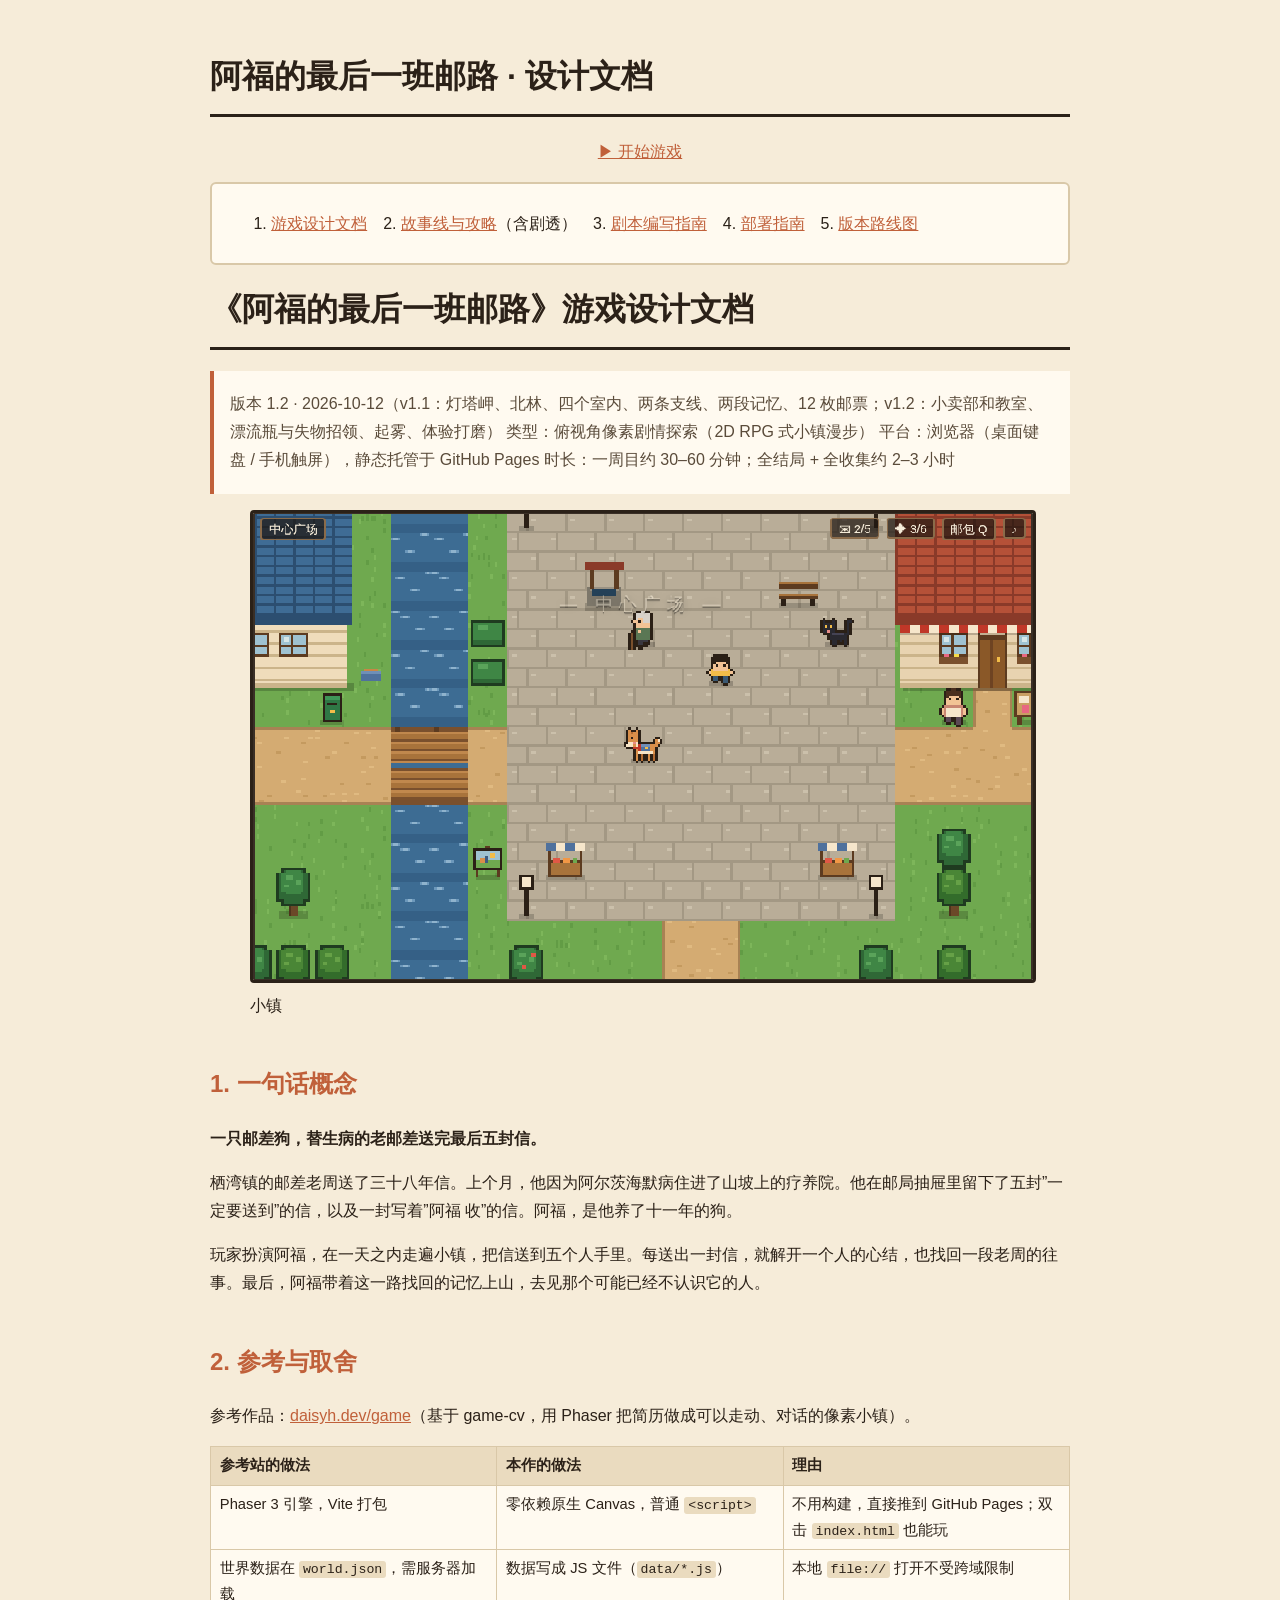
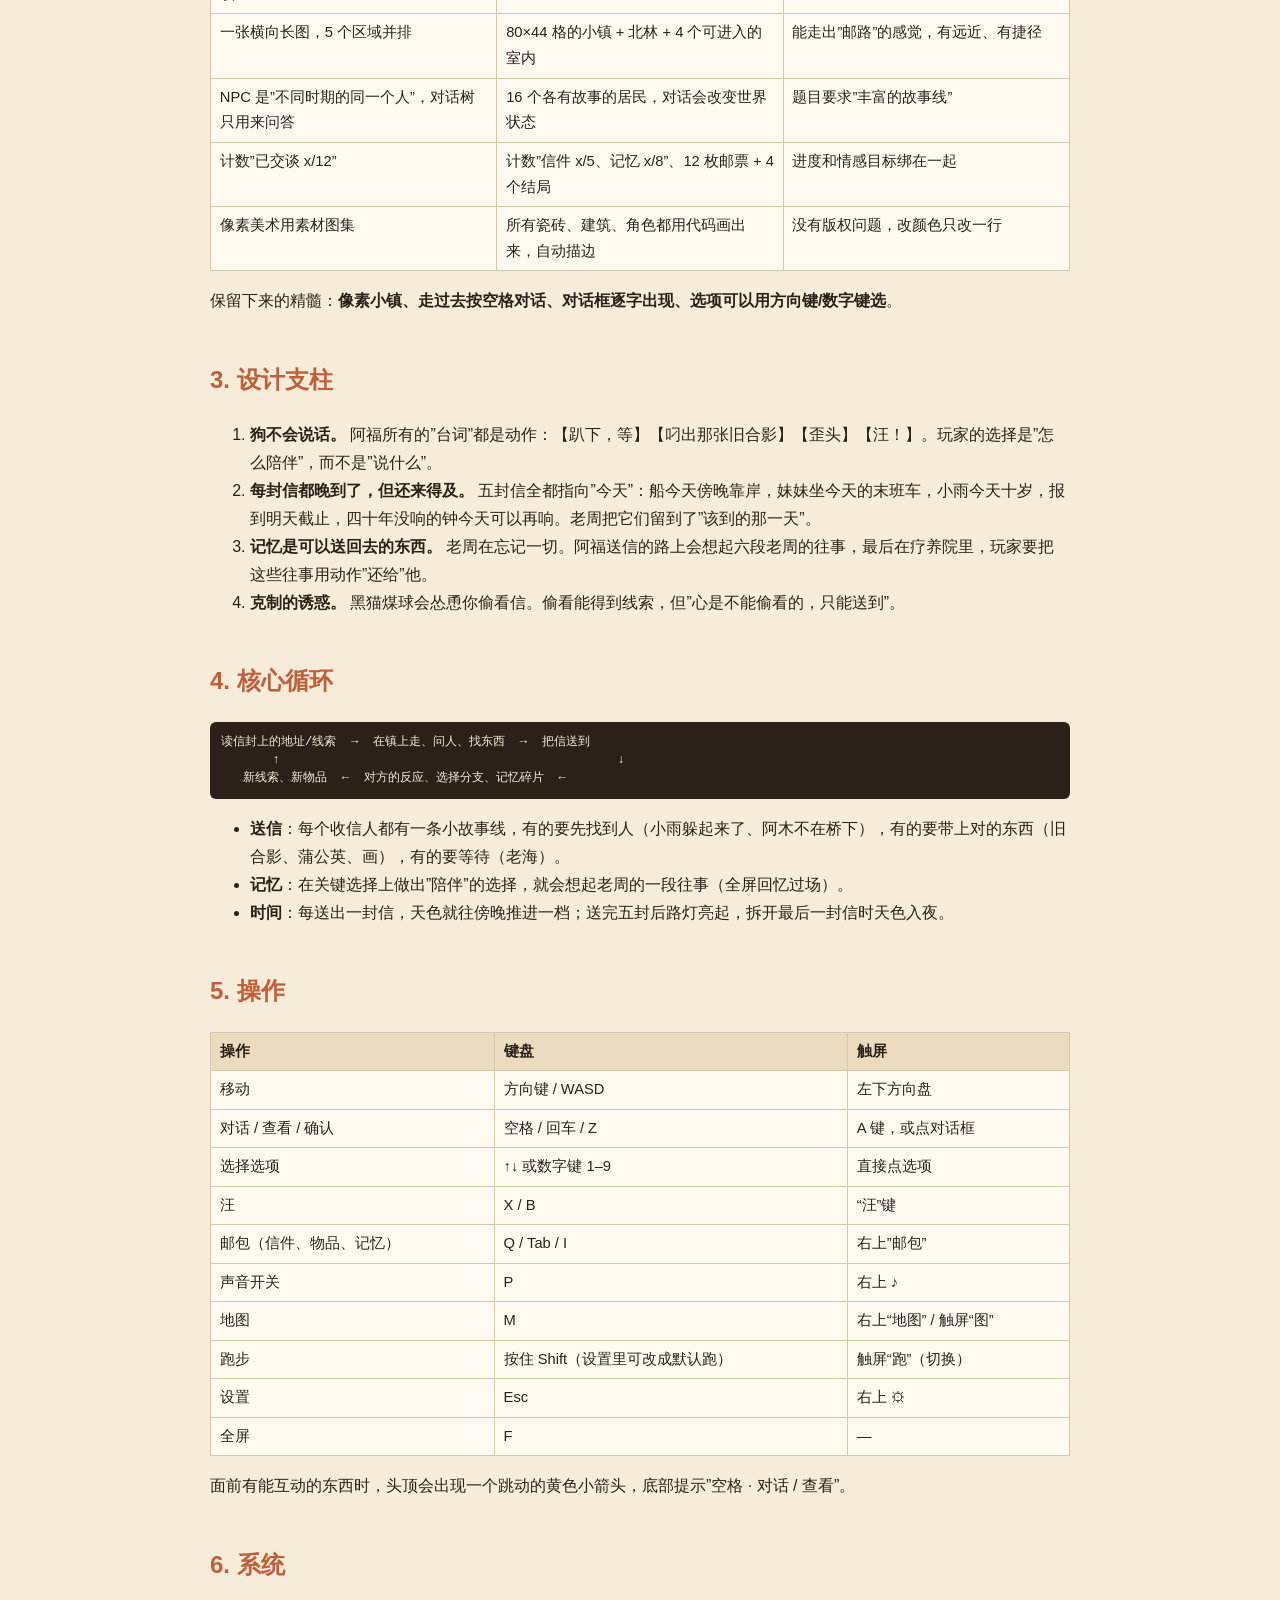
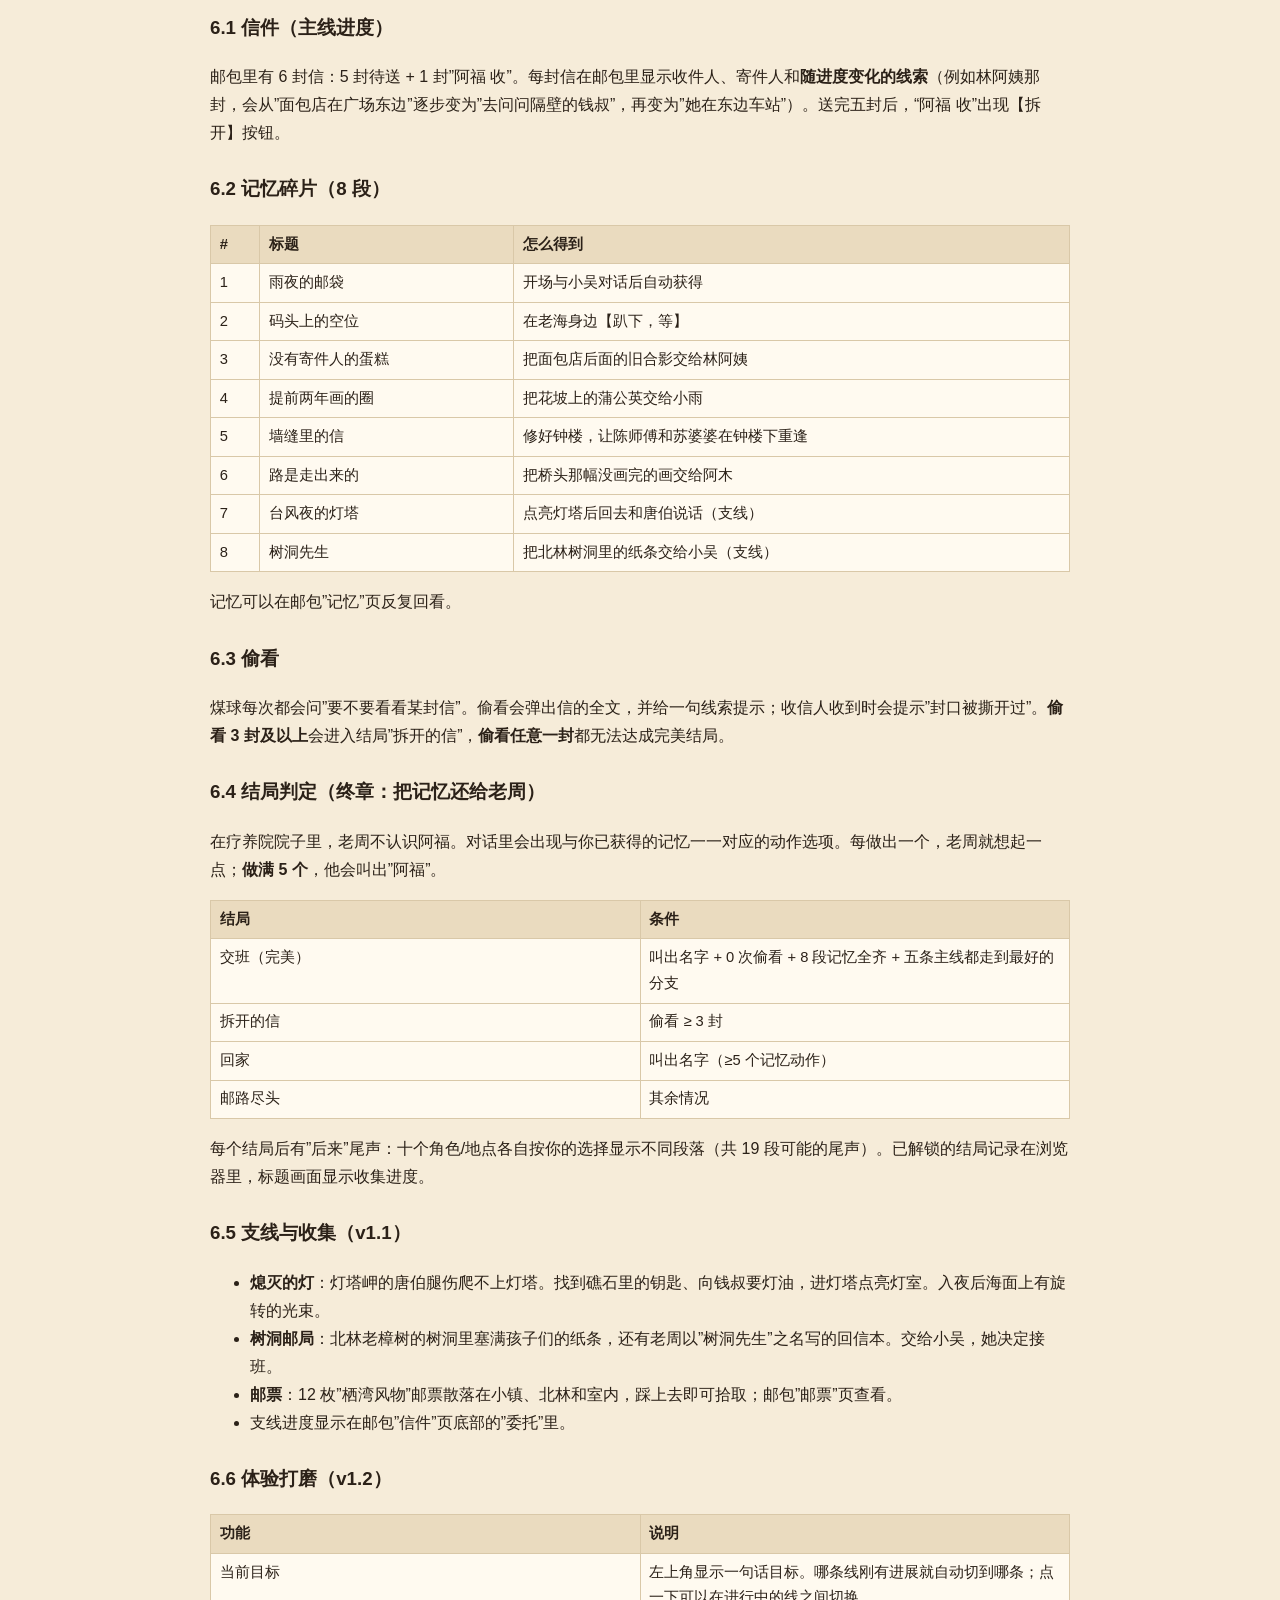
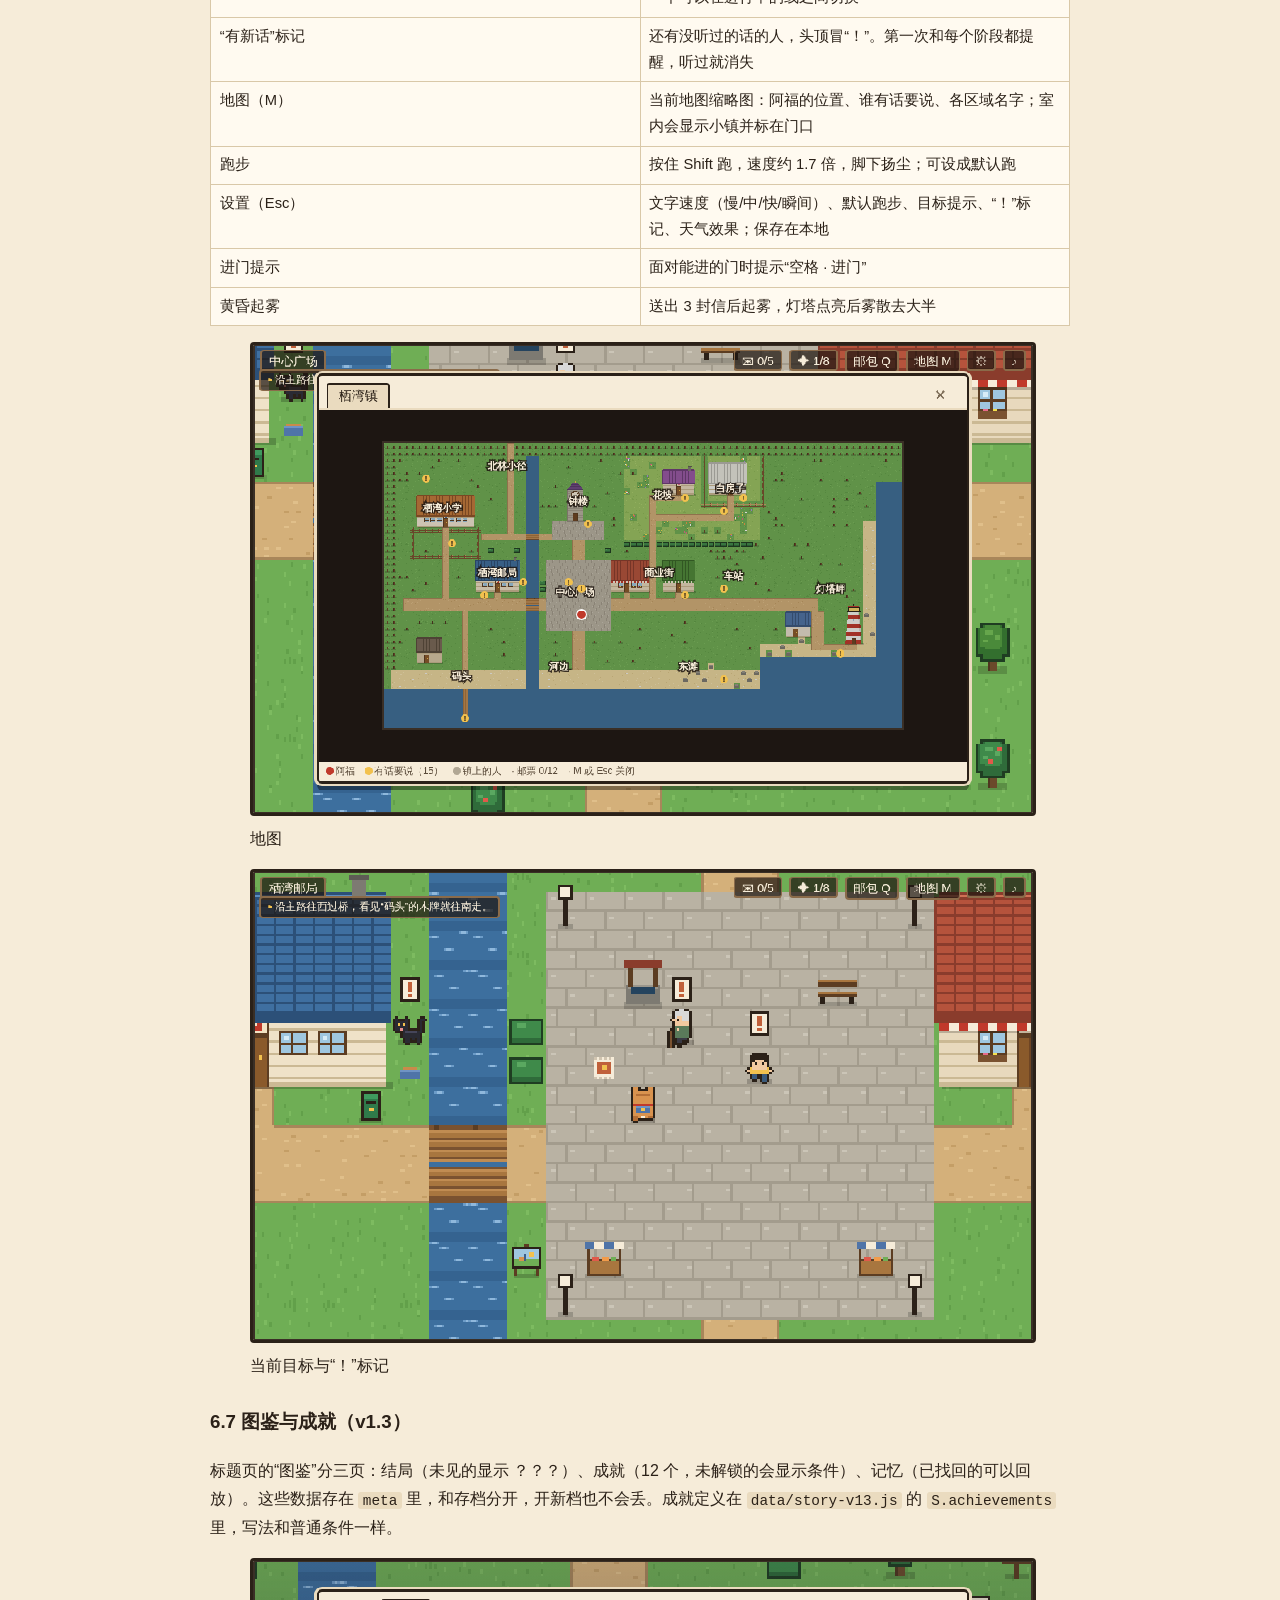
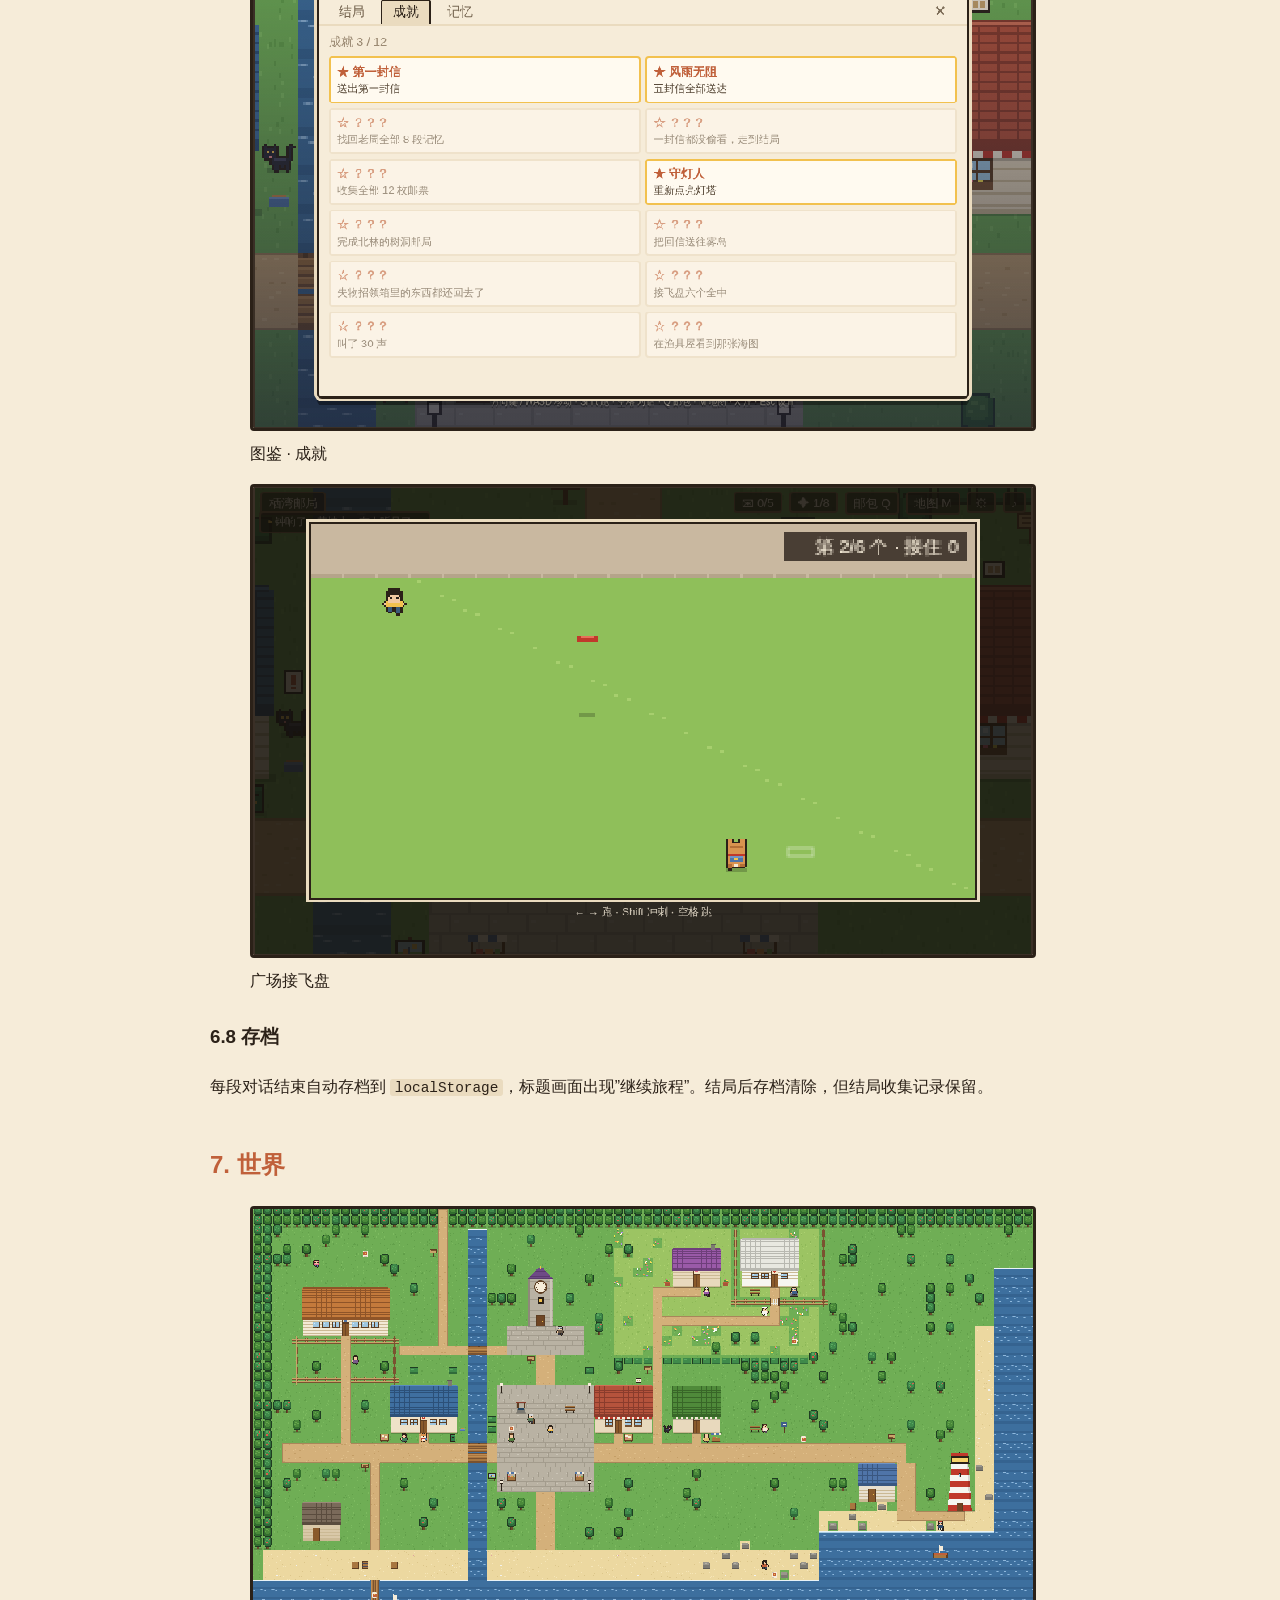
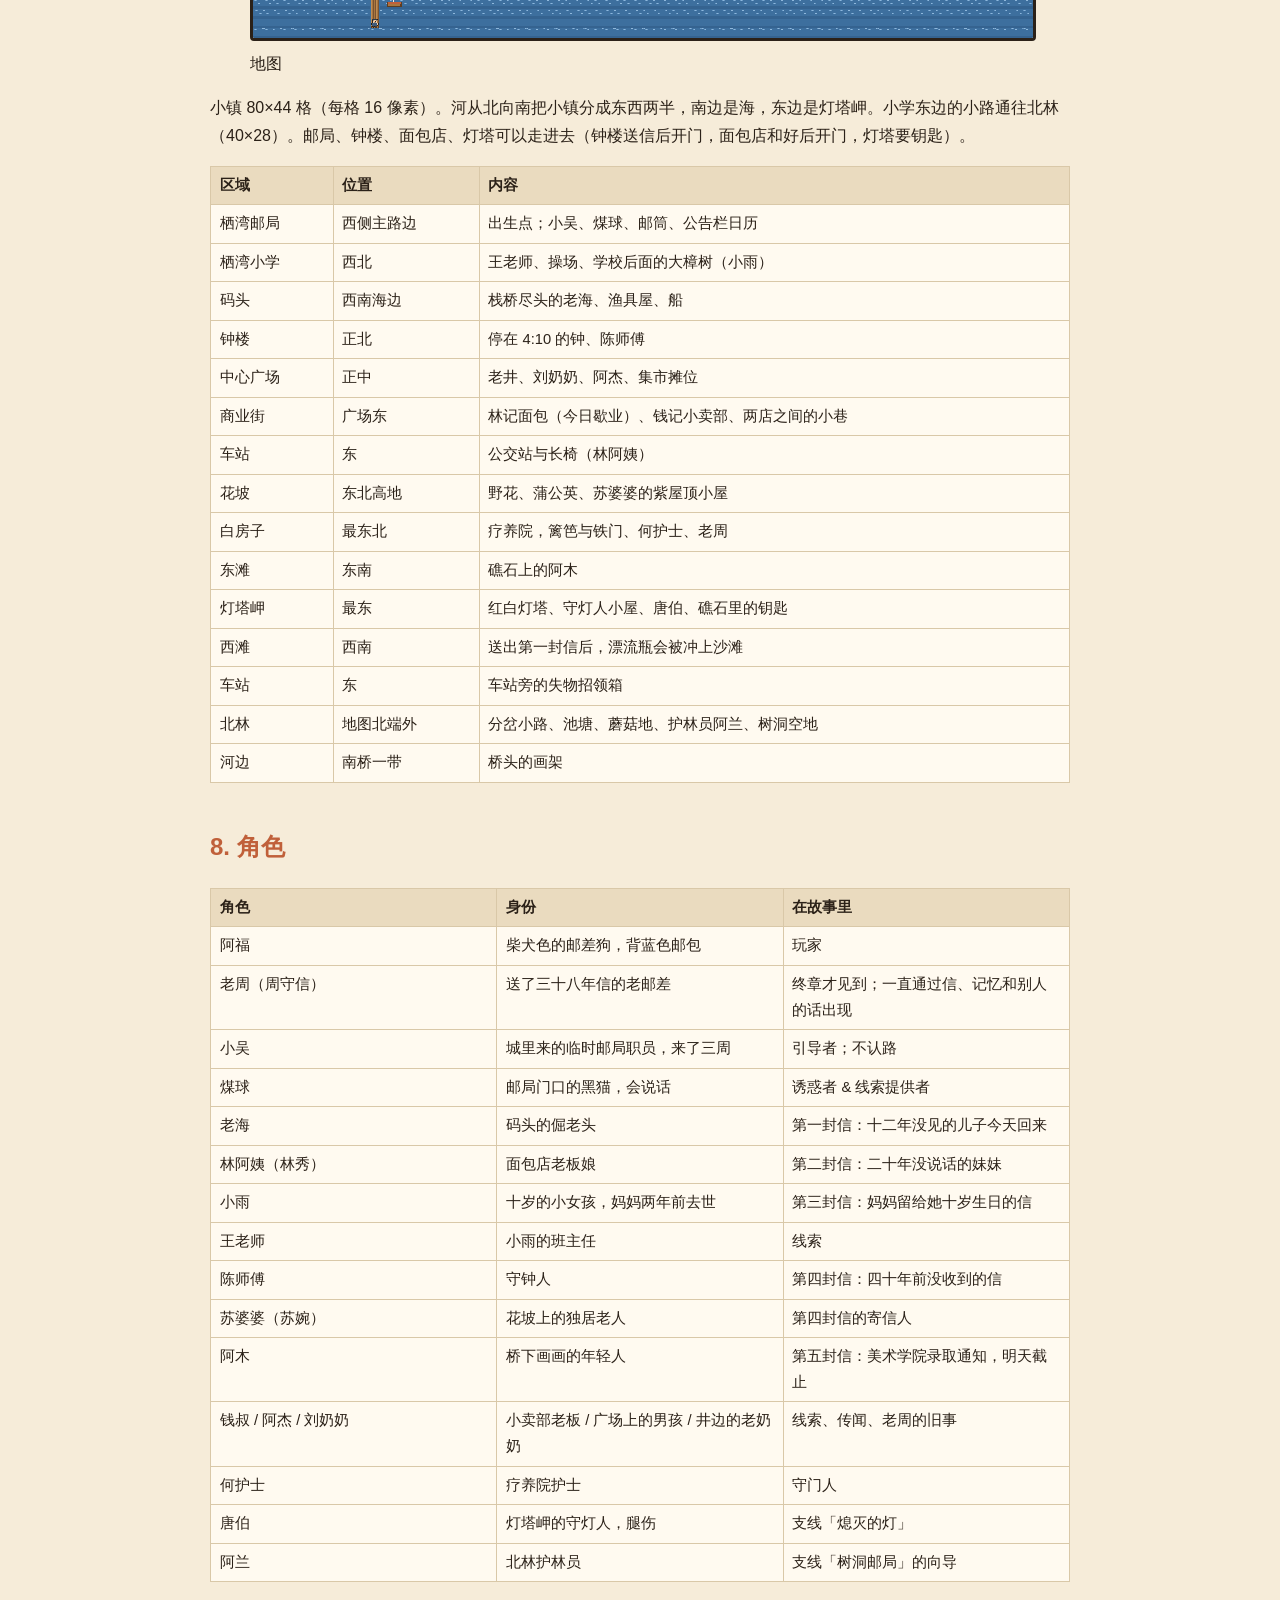
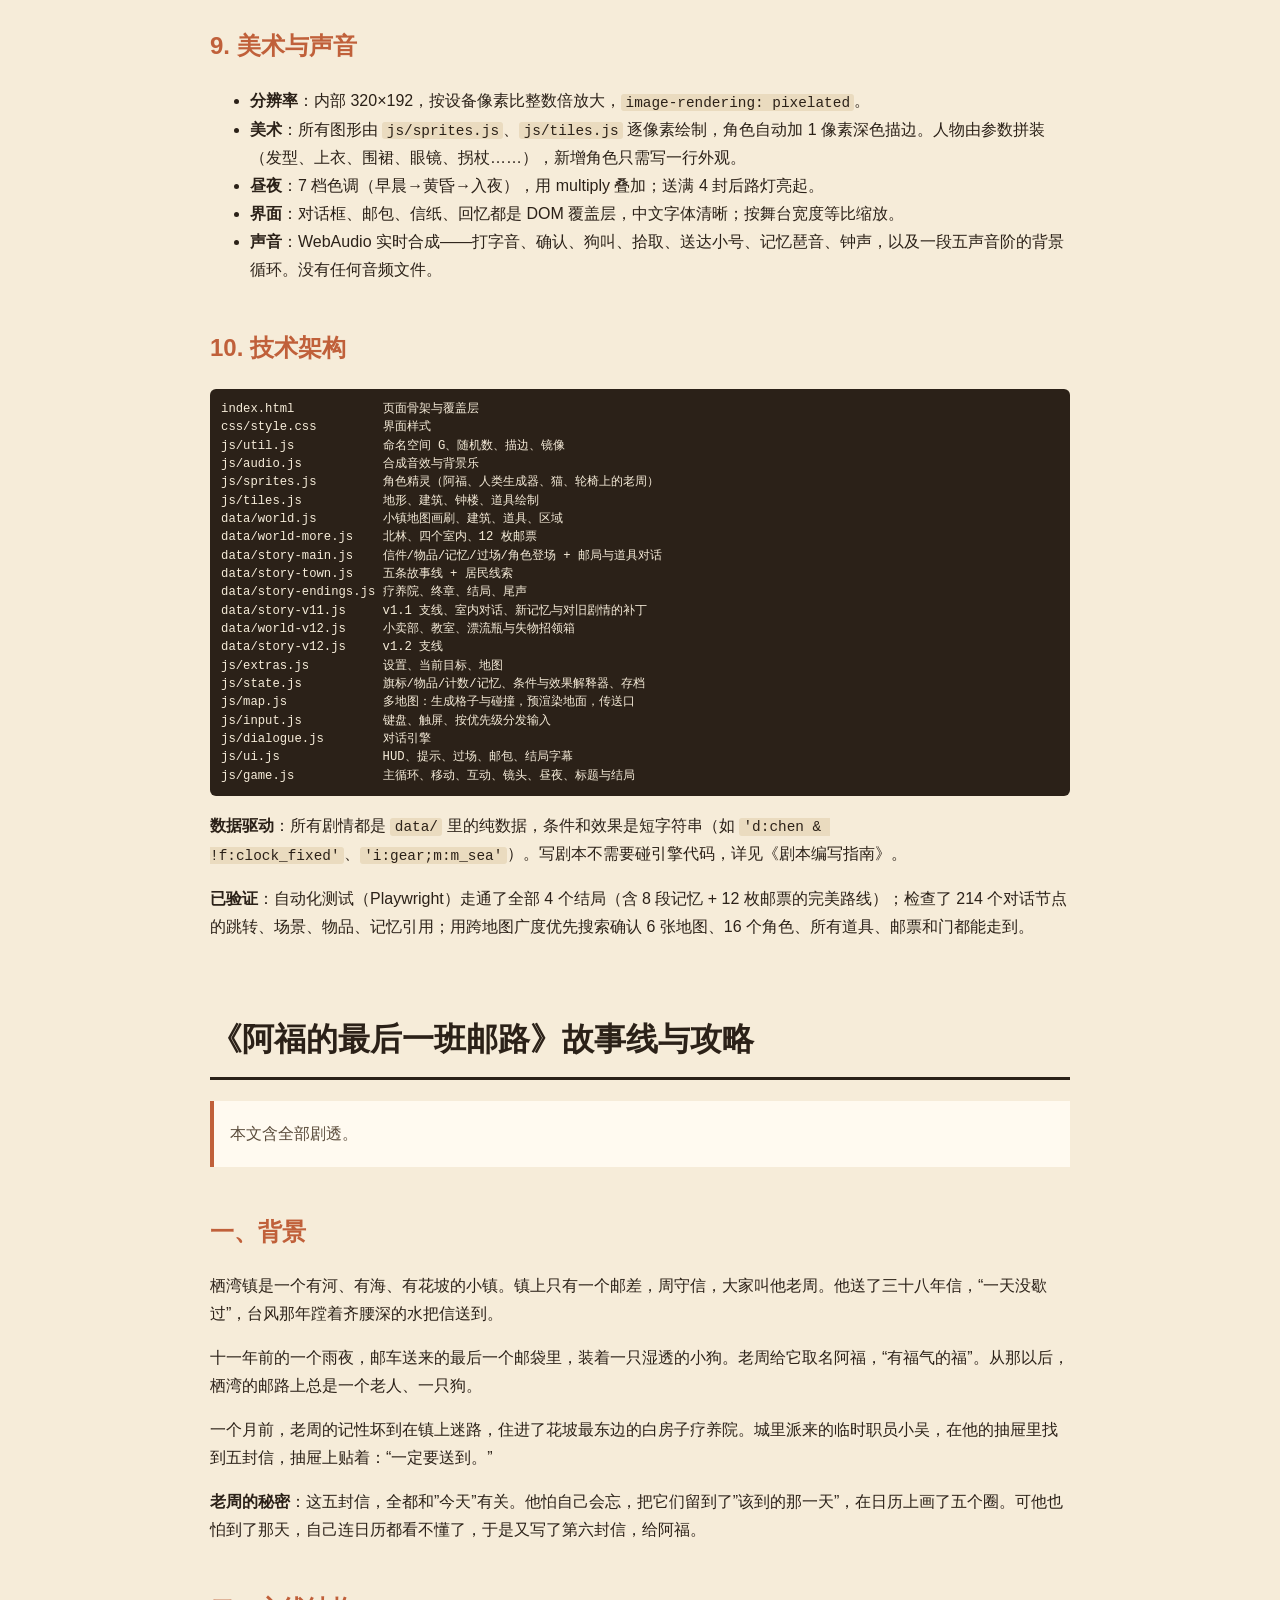
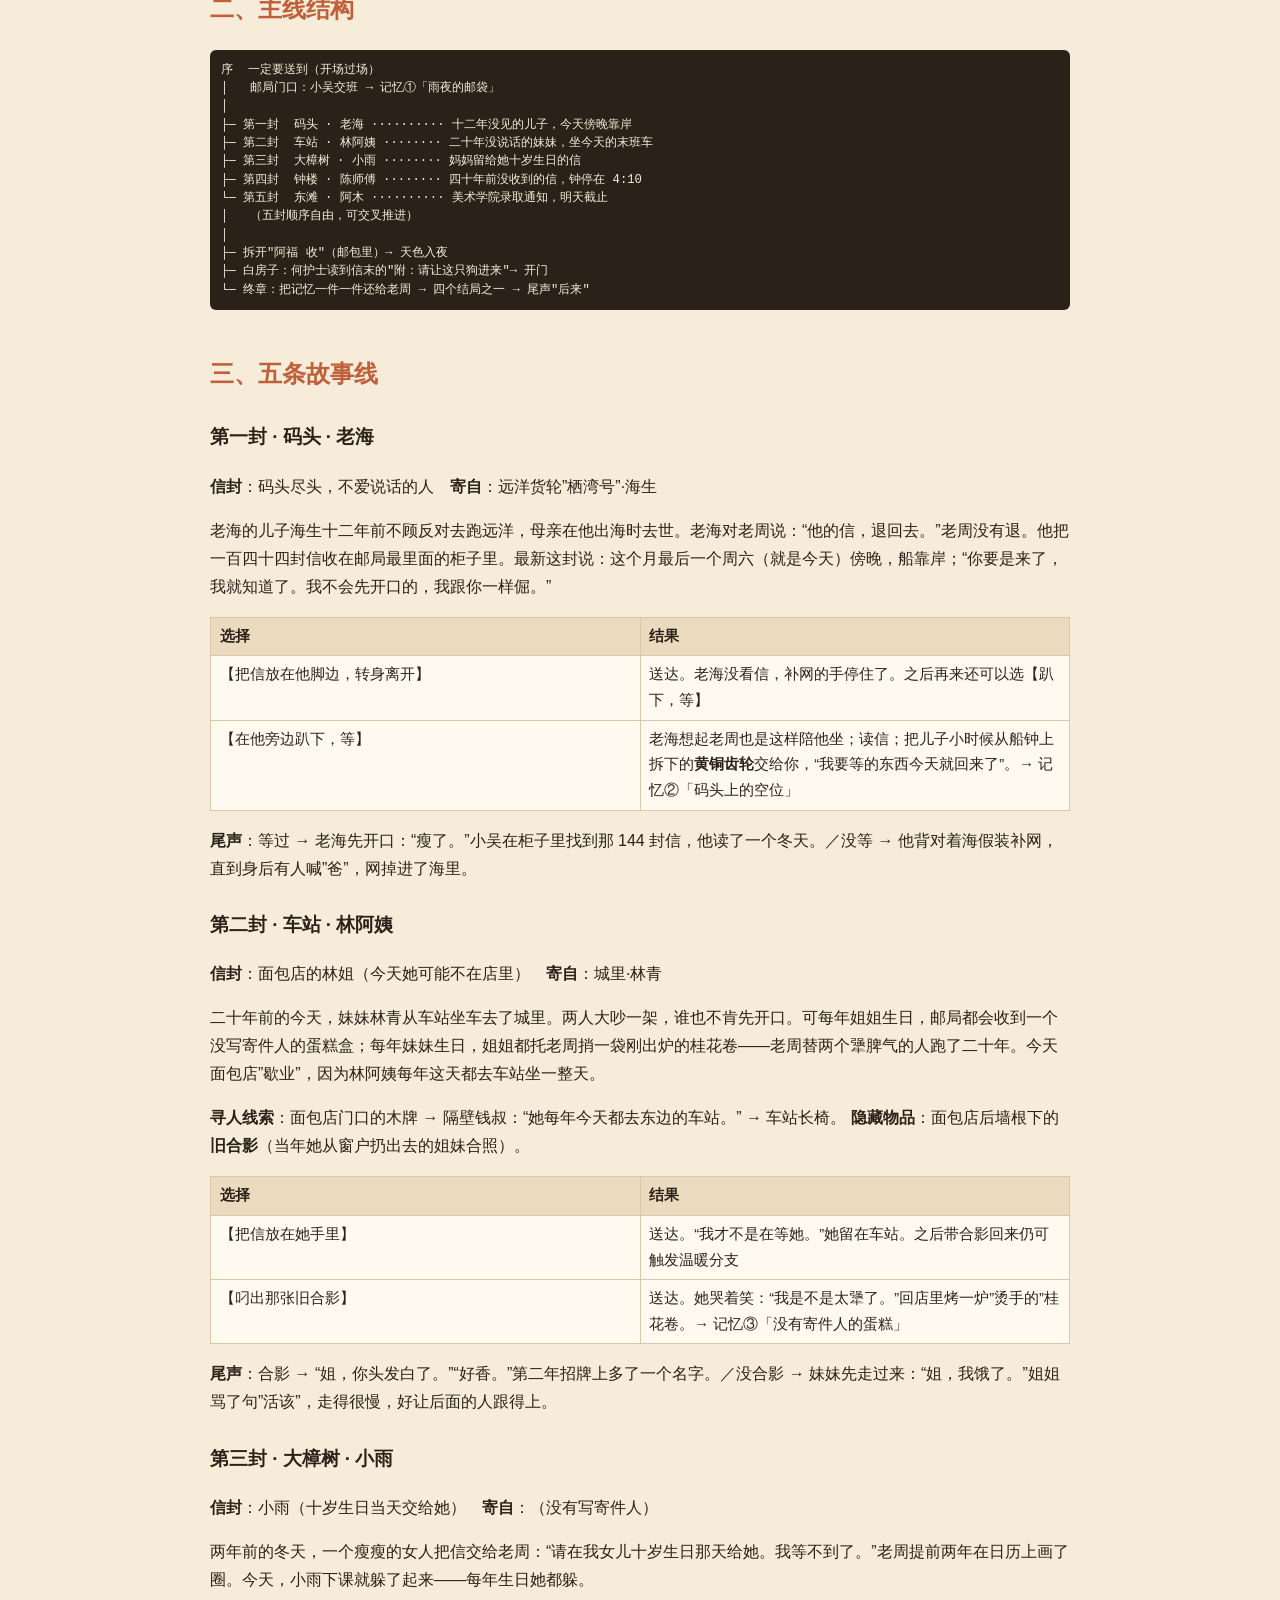
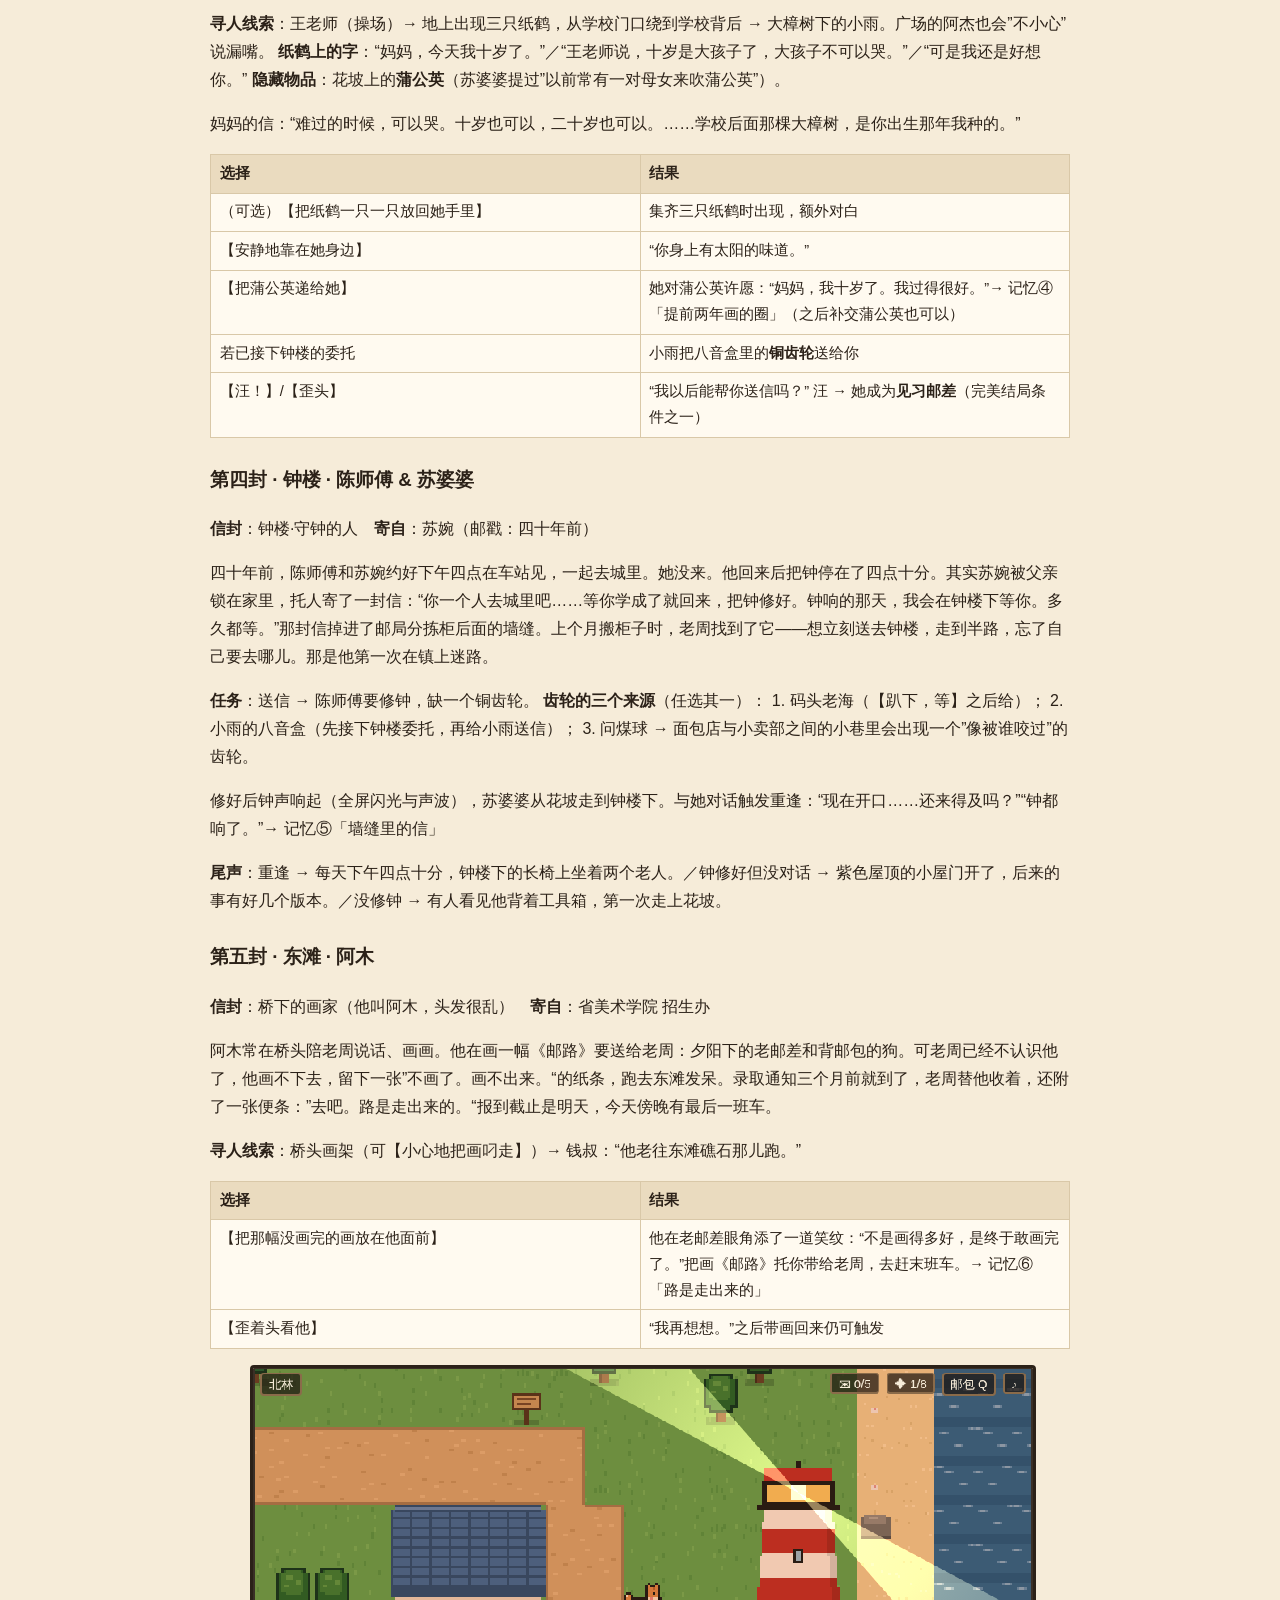
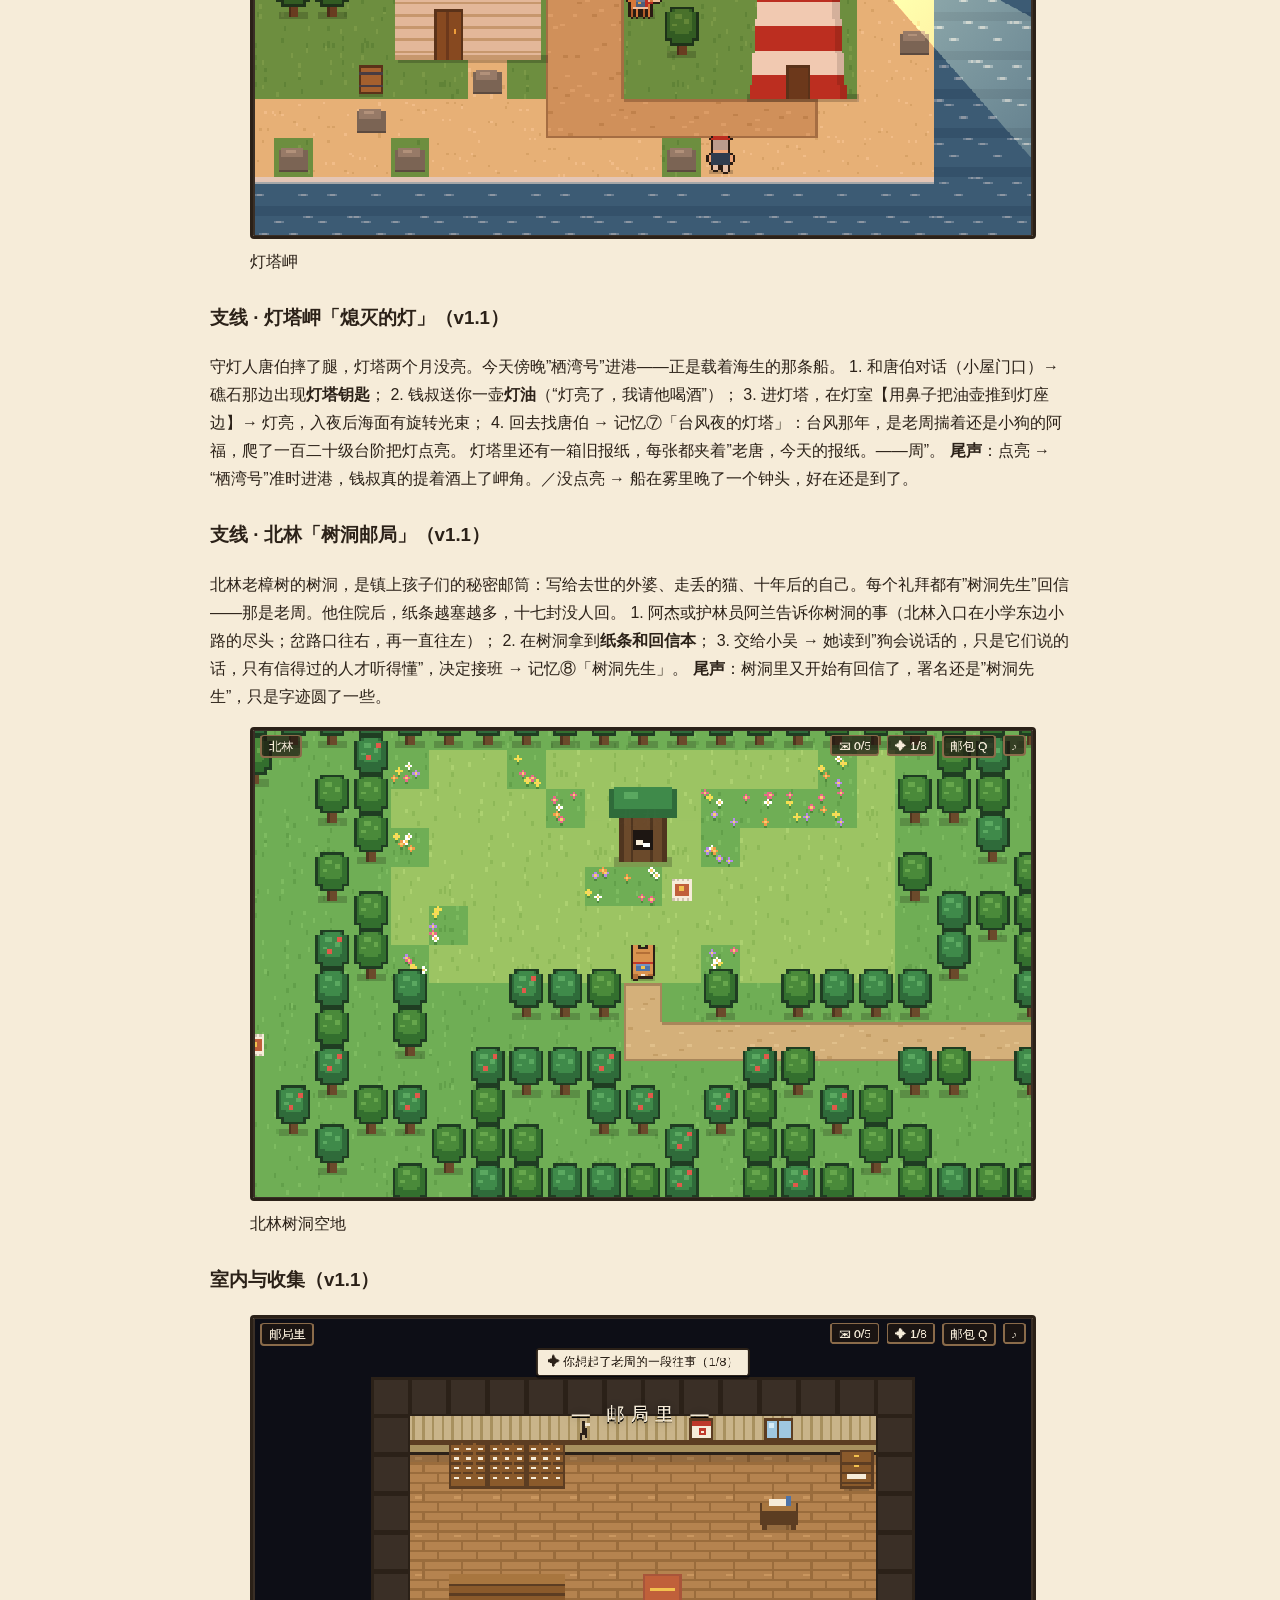
==== commit eb642494: "feat: add night lights/fireflies, Su's unsent letters and radio timekeeping, the fishing hut's sea c" ====
--- a/docs/index.html
+++ b/docs/index.html
@@ -416,7 +416,21 @@
 <img src="img/ux_goal.png" alt="当前目标与“！”标记" />
 <figcaption aria-hidden="true">当前目标与“！”标记</figcaption>
 </figure>
-<h3 id="存档">6.7 存档</h3>
+<h3 id="图鉴与成就v1.3">6.7 图鉴与成就（v1.3）</h3>
+<p>标题页的“图鉴”分三页：结局（未见的显示 ？？？）、成就（12
+个，未解锁的会显示条件）、记忆（已找回的可以回放）。这些数据存在
+<code>meta</code> 里，和存档分开，开新档也不会丢。成就定义在
+<code>data/story-v13.js</code> 的 <code>S.achievements</code>
+里，写法和普通条件一样。</p>
+<figure>
+<img src="img/gallery.png" alt="图鉴 · 成就" />
+<figcaption aria-hidden="true">图鉴 · 成就</figcaption>
+</figure>
+<figure>
+<img src="img/frisbee.png" alt="广场接飞盘" />
+<figcaption aria-hidden="true">广场接飞盘</figcaption>
+</figure>
+<h3 id="存档">6.8 存档</h3>
 <p>每段对话结束自动存档到
 <code>localStorage</code>，标题画面出现”继续旅程”。结局后存档清除，但结局收集记录保留。</p>
 <h2 id="世界">7. 世界</h2>
@@ -874,6 +888,15 @@
 小运动鞋 → “广场上跑得最快的孩子” → 阿杰 - 老花镜 → “井边看报总眯眼的人”
 → 刘奶奶 - 挂铃铛的钥匙 → “总说自己什么都没丢的那位” → 钱叔
 全部物归原主后，尾声里的木牌会换成“阿福 代管”。</p>
+<h3 id="小游戏-广场接飞盘v1.3">小游戏 · 广场接飞盘（v1.3）</h3>
+<p>找阿杰说话，他会邀请你接飞盘：一共扔 6 个，用方向键左右跑，按 Shift
+冲刺，按空格跳（跳起来接住的范围更大）。可以反复挑战，6
+个全接住会解锁“飞盘高手”成就，还能听到阿杰说周爷爷以前也陪他玩。</p>
+<h3 id="室内彩蛋v1.3">室内彩蛋（v1.3）</h3>
+<ul>
+<li><strong>苏婆婆的小屋</strong>（花坡）：樟木箱里装着四十年来写给陈师傅、却没寄出的信。钟修好以后，收音机就用不着了。</li>
+<li><strong>渔具屋</strong>（码头）：墙上有一张雾海群岛的海图（解锁“雾里的岛”成就），桶里装着退回的海生的信。把海生的信送到以后，桌上的马灯会点亮。</li>
+</ul>
 <h3 id="煤球的诱惑">煤球的诱惑</h3>
 <p>煤球可以让你偷看任何一封还没送出的信（弹出全文 +
 一句线索）。看小雨那封时它自己都会说：“这一封，我们不该看的。”</p>
@@ -1471,20 +1494,51 @@
 </tr>
 </tbody>
 </table>
-<h3 id="v1.2-原计划中还没做的移到-v1.3">v1.2 原计划中还没做的（移到
-v1.3）</h3>
+<h3 id="v1.3-已完成2026-10-12">v1.3 已完成（2026-10-12）</h3>
+<table>
+<colgroup>
+<col style="width: 50%" />
+<col style="width: 50%" />
+</colgroup>
+<thead>
+<tr class="header">
+<th>类别</th>
+<th>内容</th>
+</tr>
+</thead>
+<tbody>
+<tr class="odd">
+<td>夜晚</td>
+<td>天色暗下来以后，每栋房子门口会亮起暖黄色的灯光；花坡和北林会有萤火虫</td>
+</tr>
+<tr class="even">
+<td>室内</td>
+<td>苏婆婆的小屋（樟木箱里四十年没寄出的信、两只茶杯、靠收音机报时）；渔具屋（雾海群岛海图，标着“邮船每月初一”和“停航”；一桶退回的海生的信；没点过的马灯）</td>
+</tr>
+<tr class="odd">
+<td>小游戏</td>
+<td>广场接飞盘：阿杰扔 6 个，方向键跑、Shift
+冲刺、空格跳；全接住有专属对话和成就</td>
+</tr>
+<tr class="even">
+<td>图鉴</td>
+<td>标题页“图鉴”：已见结局、12
+个成就、记忆回放。数据跨存档保存，开新档也不会丢</td>
+</tr>
+<tr class="odd">
+<td>规模</td>
+<td>257 个对话节点，10 张地图，12 个成就</td>
+</tr>
+</tbody>
+</table>
+<h3 id="v1.4-计划">v1.4 计划</h3>
 <ul>
-<li><strong>夜晚细节</strong>：窗户亮灯、萤火虫、雨。</li>
-<li>苏婆婆的小屋、渔具屋、白房子走廊等室内。</li>
-<li><strong>小游戏</strong>：叼信赛跑（限时在小巷里送达）、码头接飞盘、广场上和阿杰比赛跑步。</li>
-<li><strong>无障碍</strong>：字号调节、打字速度、色弱友好的高亮、全程可只用鼠标/触屏。</li>
-<li><strong>繁中 / 英文</strong>：文本已集中在
-<code>data/</code>，加一层 <code>lang</code> 映射即可。</li>
-</ul>
-<h3 id="v1.3-计划续">v1.3 计划（续）</h3>
-<ul>
-<li><strong>第二天（后日谈章节）</strong>：结局之后可以继续在镇上走，看到尾声里的变化（钟楼长椅上的两个老人、小雨的见习邮差帽）。</li>
-<li>成就面板、结局图鉴、记忆回放画廊。</li>
+<li><strong>第二天（后日谈章节）</strong>：结局之后还能继续在镇上走，看到尾声里写到的变化（钟楼长椅上的两个老人、小雨的见习邮差帽）。</li>
+<li><strong>小游戏</strong>：叼信赛跑（在小巷里限时送达）。</li>
+<li><strong>无障碍</strong>：字号调节、色弱友好的高亮，保证全程只用鼠标或触屏也能玩。</li>
+<li><strong>繁中 / 英文</strong>：文本已经集中在
+<code>data/</code>，加一层 <code>lang</code> 映射就行。</li>
+<li>雨天，以及白房子走廊这个室内。</li>
 </ul>
 <hr />
 <h2 id="v2-扩大世界观雾海群岛">v2 · 扩大世界观：「雾海群岛」</h2>
